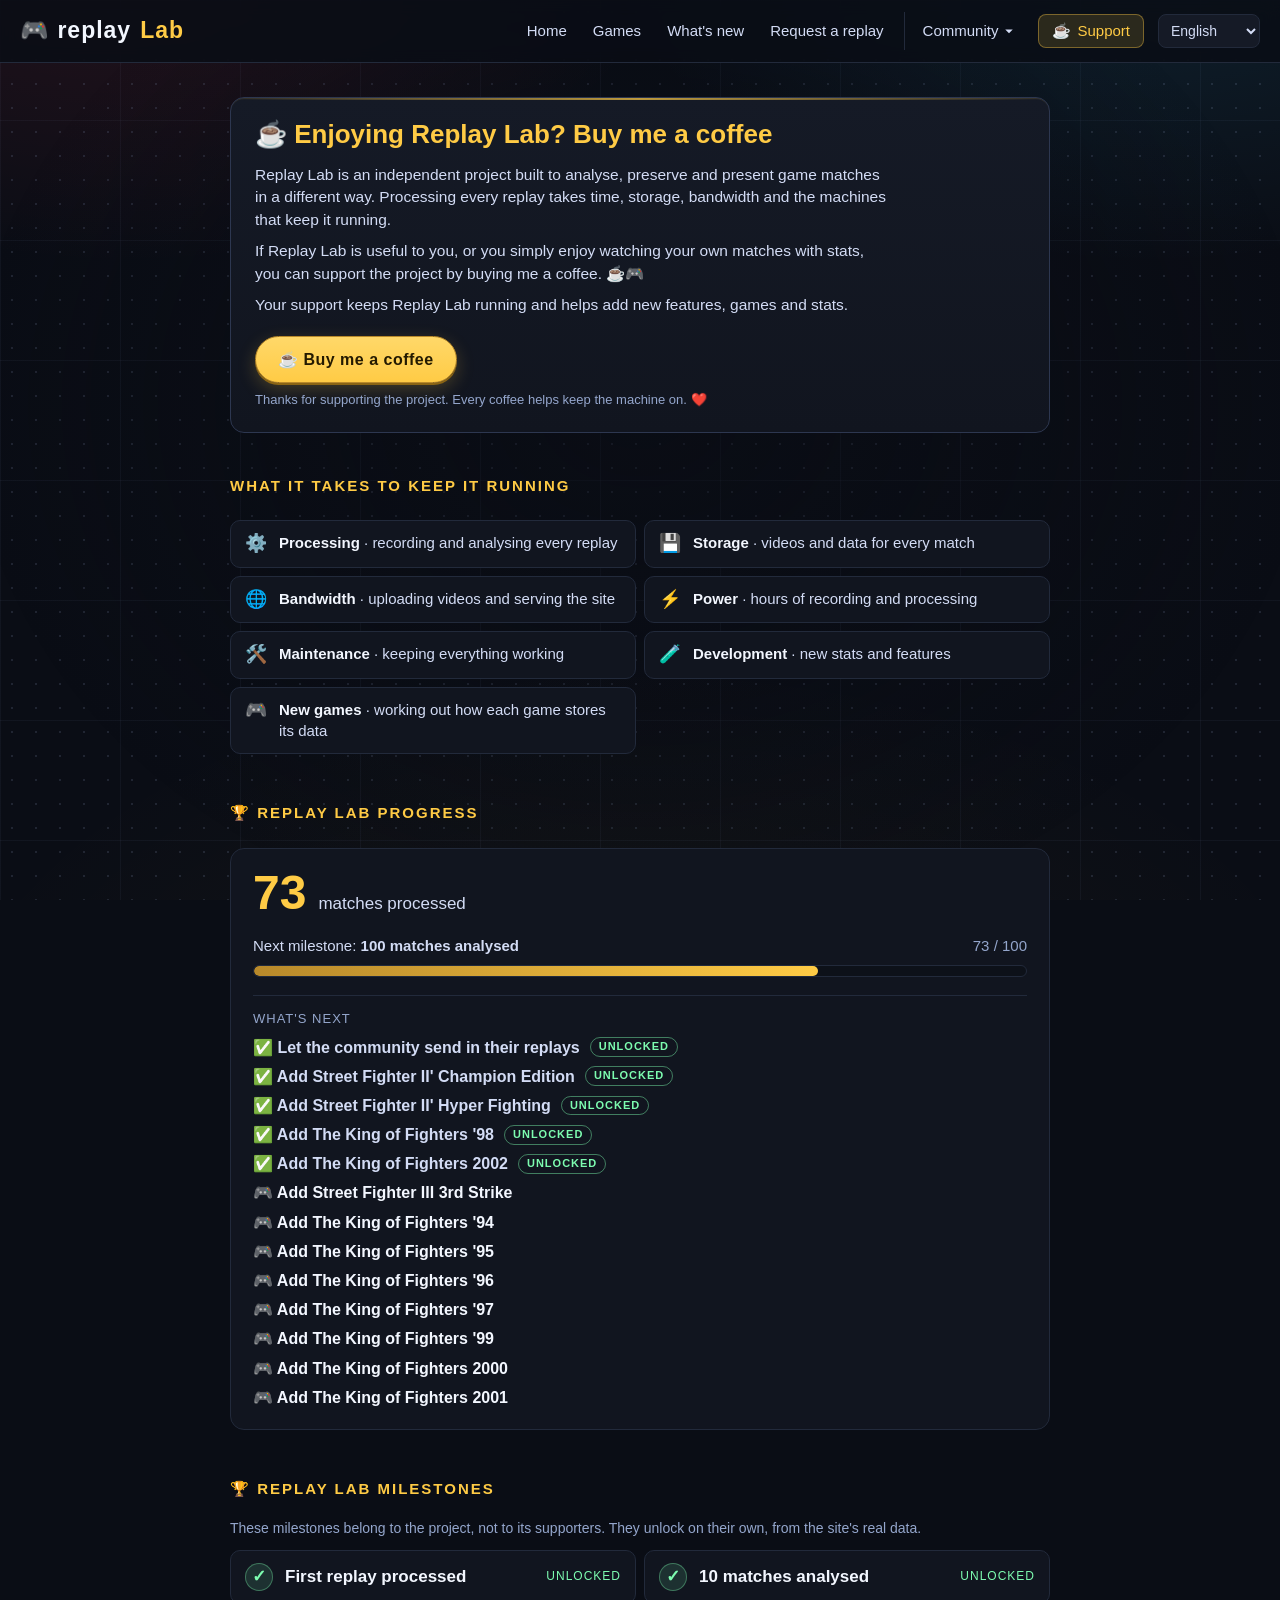
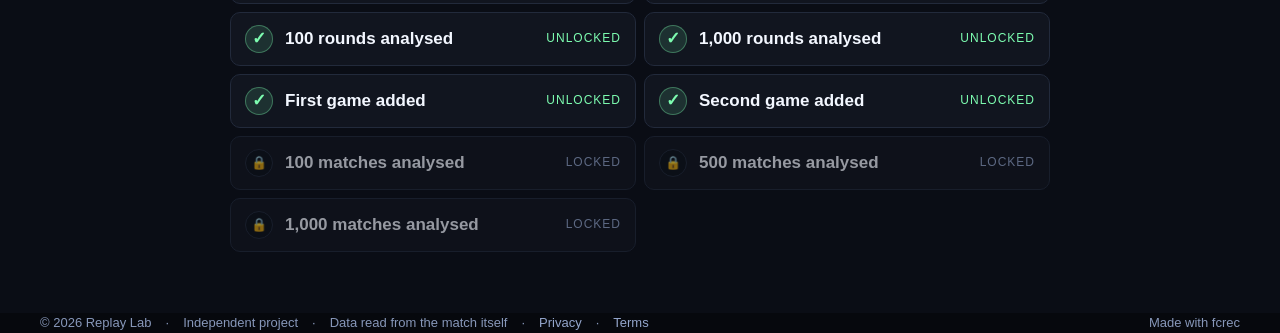
==== apoyo.html @ 976fe3d6 "1791900656164-8923: kyoukai vs Balcork" ====
<!doctype html>
<html lang="es">
<head>
<meta charset="utf-8">
<meta name="viewport" content="width=device-width,initial-scale=1">
<title>Apoya el proyecto · replayLab</title>
<meta name="description" content="Replay Lab es un proyecto independiente. Cómo apoyarlo, y hasta dónde ha llegado.">
<link rel="icon" href="favicon.svg" type="image/svg+xml">
<link rel="icon" href="favicon.ico" sizes="16x16 32x32 48x48">
<link rel="apple-touch-icon" href="apple-touch-icon.png">
<link rel="manifest" href="site.webmanifest">
<meta name="theme-color" content="#0a0d15">
<!-- vista previa al compartir (Open Graph / X): imagen de 1200 × 630 en assets/og.png -->
<meta property="og:type" content="website">
<meta property="og:site_name" content="replayLab">
<meta property="og:title" content="Apoya el proyecto · replayLab">
<meta property="og:description" content="Replay Lab es un proyecto independiente. Cómo apoyarlo, y hasta dónde ha llegado.">
<meta property="og:url" content="https://demoniodeb.github.io/replayLab/apoyo.html">
<meta property="og:image" content="https://demoniodeb.github.io/replayLab/assets/og.png">
<meta property="og:image:width" content="1200">
<meta property="og:image:height" content="630">
<meta property="og:image:alt" content="replayLab: replays de juegos de pelea de Fightcade con estadísticas">
<meta property="og:locale" content="es_ES">
<meta name="twitter:card" content="summary_large_image">
<meta name="twitter:title" content="Apoya el proyecto · replayLab">
<meta name="twitter:description" content="Replay Lab es un proyecto independiente. Cómo apoyarlo, y hasta dónde ha llegado.">
<meta name="twitter:image" content="https://demoniodeb.github.io/replayLab/assets/og.png">
<link rel="stylesheet" href="assets/estilo.css?v=a40e9bcbe0">
</head>
<body>
<header id="cabsitio"></header>

<main class="wrap estrecho">
  <!-- 1 · qué es y el botón. El texto es el que escribió el autor del proyecto. -->
  <section class="apoyo" id="intro"></section>

  <!-- 2 · a qué va el apoyo: cosas concretas, sin cifras de dinero -->
  <section class="bloque">
    <div class="bloque-cab"><h2 id="t-cuesta"></h2></div>
    <ul class="costes" id="costes"></ul>
  </section>

  <!-- 3 · progreso. La barra mide partidas procesadas contra el siguiente hito: un
       objetivo real del proyecto, nunca una meta económica. -->
  <section class="bloque">
    <div class="bloque-cab"><h2 id="t-progreso"></h2></div>
    <div class="progreso" id="progreso"></div>
  </section>

  <!-- 4 · logros del PROYECTO. No hay nombres de donantes ni rankings: se desbloquean
       solos con los datos del sitio. -->
  <section class="bloque">
    <div class="bloque-cab"><h2 id="t-logros"></h2></div>
    <p class="nota-logros" id="logros-sub"></p>
    <ul class="logros" id="logros"></ul>
  </section>
</main>

<footer class="wrap" id="pie"></footer>

<script src="assets/app.js?v=cb4fe05d62"></script>
<script>
"use strict";
let INDICE = { videos: [] };
const HITOS = [1, 10, 100, 500, 1000];
const HITOS_RONDAS = [100, 1000];
const COSTES = [["⚙️", "ap_c1"], ["💾", "ap_c2"], ["🌐", "ap_c3"], ["⚡", "ap_c4"],
                ["🛠️", "ap_c5"], ["🧪", "ap_c6"], ["🎮", "ap_c7"]];
const f = (k, x) => T(k).replace("%s", milesDe(x));

function boton() {
  const d = (SITIO || {}).donacion || {};
  return d.activo && d.url
    ? `<a class="cafe-btn" href="${esc(d.url)}" target="_blank" rel="noopener">☕ ${esc(T("donar"))}</a>` : "";
}

function pinta() {
  document.documentElement.lang = LANG;
  textosCabecera(); pintaPie();
  $("#intro").innerHTML = `<h1>☕ ${esc(T("ap_titulo"))}</h1>
    <p>${esc(T("ap_p1"))}</p><p>${esc(T("ap_p2"))}</p><p>${esc(T("ap_p3"))}</p>
    ${boton()}<p class="gracias">${esc(T("ap_nota"))}</p>`;
  $("#t-cuesta").textContent = T("ap_cuesta");
  $("#costes").innerHTML = COSTES.map(([ic, k]) => {
    const [t, ...d] = T(k).split(":");
    return `<li><span class="ic">${ic}</span><span><b>${esc(t)}</b>${d.length ? " · " + esc(d.join(":").trim()) : ""}</span></li>`;
  }).join("");

  // ---- cifras reales, del índice
  const todas = INDICE.videos || [];
  const n = todas.length;
  const rondas = todas.reduce((a, v) => a + (v.rondas || 0), 0);
  const conPartidas = juegosActivos().filter(j => todas.some(v => juegoDe(v) === j)).length;

  const sig = HITOS.find(h => h > n);
  // la barra dice lo mismo que el texto de al lado: n de sig
  const pct = sig ? Math.min(100, Math.round(n * 100 / sig)) : 100;
  // Lo que viene: la función de enviar replays y todos los juegos en "próximamente"
  const viene = [
    // pedir replays ya funciona (28 sep): sale como conseguido, igual que un juego desbloqueado
    `<li class="hecho"><a href="enviar.html">✅ ${esc(T("ap_enviar"))}</a><span class="pg-est ok">${esc(T("ap_ok"))}</span></li>`,
    // Los que ya se desbloquearon siguen en la lista, tachados de pendientes y con su
    // sello: es lo que el apoyo ya consiguió. Van primero, luego lo que falta.
    ...JUEGOS.filter(j => j.estado === "activo" && j.desbloqueado).map(j =>
      `<li class="hecho"><a href="${hrefJuego(j)}">✅ ${esc(T("ap_incorporar").replace("%s", j.nombre_completo || j.nombre))}</a>
         <span class="pg-est ok">${esc(T("ap_desbloqueado"))}</span></li>`),
    ...JUEGOS.filter(j => j.estado === "proximamente").map(j =>
      `<li>🎮 ${esc(T("ap_incorporar").replace("%s", j.nombre_completo || j.nombre))}</li>`),
  ];
  $("#t-progreso").textContent = "🏆 " + T("ap_progreso");
  $("#progreso").innerHTML = `
    <div class="pg-cifra"><b>${milesDe(n)}</b><span>${esc(pl(n, "ap_procesada", "ap_procesadas"))}</span></div>
    ${sig ? `<div class="pg-hito">
        <div class="pg-linea"><span>${esc(T("ap_siguiente"))}: <b>${esc(f("l_n", sig))}</b></span>
          <span class="pg-n">${milesDe(n)} / ${milesDe(sig)}</span></div>
        <div class="pg-barra" role="progressbar" aria-valuemin="0" aria-valuemax="${sig}" aria-valuenow="${n}">
          <i style="width:${pct}%"></i></div>
      </div>` : ""}
    <div class="pg-obj"><span class="pg-obj-t">${esc(T("ap_viene"))}</span>
      <ul class="pg-viene">${viene.join("")}</ul></div>`;

  // ---- logros: todos calculados, ninguno a mano
  const L = [
    [n >= 1, T("l_primero")],
    ...HITOS.filter(h => h > 1).map(h => [n >= h, f("l_n", h)]),
    ...HITOS_RONDAS.map(h => [rondas >= h, f("l_rondas", h)]),
    [conPartidas >= 1, T("l_juego1")],
    [conPartidas >= 2, T("l_juego2")],
  ];
  // primero lo conseguido, en el orden de la lista
  L.sort((a, b) => (b[0] - a[0]));
  $("#t-logros").textContent = "🏆 " + T("ap_logros");
  $("#logros-sub").textContent = T("ap_logros_sub");
  $("#logros").innerHTML = L.map(([ok, t]) =>
    `<li class="${ok ? "ok" : "no"}"><span class="lg-ic">${ok ? "✓" : "🔒"}</span>
       <span class="lg-t">${esc(t)}</span>
       <span class="lg-e">${esc(T(ok ? "ap_ok" : "ap_no"))}</span></li>`).join("");
}

montaCabecera("apoyo", pinta);
pinta();
Promise.all([cargaBase(), json("datos/indice.json").then(d => { INDICE = d; }).catch(() => {})])
  .then(pinta);
</script>
</body>
</html>
---- assets/estilo.css ----
/* replayLab — hoja única. Mismo idioma visual que el overlay de fcrec:
   fondo oscuro, rojo para el jugador 1 y azul para el 2, tipografía condensada. */
:root{
  --bg:#0a0d15; --panel:#11151f; --panel2:#151a26; --panel3:#1a2031;
  --line:#222a3b; --line2:#2d3750;
  --ink:#f3f7ff; --dim:#94a6cc; --soft:#d3dcf5;
  --p1:#ff3d57; --p2:#37c8ff; --p1l:#ff8d9b; --p2l:#8fdcff; --gold:#ffcb45;
  --ok:#7dfcb0; --mal:#ff7a7a;
  --font:"Bahnschrift","Barlow Condensed","Roboto Condensed","Arial Narrow",
    "Yu Gothic UI","Meiryo","Microsoft YaHei UI","Noto Sans CJK JP","Noto Sans CJK SC",sans-serif;
  --mono:"Consolas","SF Mono",ui-monospace,monospace;
}
*{box-sizing:border-box;margin:0;padding:0}
html{scroll-behavior:smooth}
/* El fondo va en una capa FIJA detrás de todo. Antes estaba pintado en el body y, en
   las páginas con poco contenido, se acababa donde acababa el body: debajo quedaba una
   franja de otro color. Ahora el body ocupa como mínimo la pantalla entera (el pie baja
   solo) y la textura no se corta nunca.
   La textura: los dos brillos de siempre (rojo del jugador 1, azul del 2), una rejilla
   de puntos y unas líneas de retícula muy suaves, como la pantalla de un HUD. */
html{background:var(--bg)}
body{color:var(--ink);font-family:var(--font);font-size:17px;line-height:1.45;
  min-height:100vh;display:grid;grid-template-rows:auto 1fr auto;
  /* minmax(0,1fr): sin esto la columna crece hasta lo más ancho que haya dentro (una
     fila de pestañas, una tabla) y la página se sale de lado en el móvil */
  grid-template-columns:minmax(0,1fr)}
/* los puntos van en una variable: cuando arranca la rejilla viva (canvas, app.js) se
   apagan aquí y los dibuja ella, en las mismas posiciones */
:root{--puntos:radial-gradient(circle at center,rgba(148,166,204,.16) 1px,transparent 1.6px)}
html.rejilla-viva{--puntos:none}
#rejilla{position:fixed;inset:0;width:100%;height:100%;z-index:-1;pointer-events:none}
body::before{content:"";position:fixed;inset:0;z-index:-1;pointer-events:none;
  background:
    radial-gradient(900px 600px at 10% -12%,rgba(255,61,87,.13),transparent 62%),
    radial-gradient(900px 600px at 90% -12%,rgba(55,200,255,.13),transparent 62%),
    radial-gradient(1200px 700px at 50% 120%,rgba(255,203,69,.05),transparent 60%),
    var(--puntos) 0 0/24px 24px,
    linear-gradient(rgba(148,166,204,.06) 1px,transparent 1px) 0 0/120px 120px,
    linear-gradient(90deg,rgba(148,166,204,.06) 1px,transparent 1px) 0 0/120px 120px,
    var(--bg)}
/* un velo que apaga la textura detrás del contenido central: se ve en los márgenes y
   no estorba la lectura */
body::after{content:"";position:fixed;inset:0;z-index:-1;pointer-events:none;
  background:radial-gradient(ellipse 70% 80% at 50% 45%,rgba(10,13,21,.55),transparent 75%)}
a{color:inherit;text-decoration:none}
img{display:block}
.wrap{max-width:1240px;width:100%;margin:0 auto;padding:0 20px}
.sp{flex:1}

/* ---------------------------------------------------------- cabecera */
header{border-bottom:1px solid var(--line);background:rgba(10,13,21,.86);
  backdrop-filter:blur(8px);position:sticky;top:0;z-index:20}
.hrow{display:flex;align-items:center;gap:14px;min-height:62px;flex-wrap:wrap;padding:8px 0}
.logo{display:flex;align-items:center;gap:9px;font-size:23px;font-weight:700;letter-spacing:1px;flex:none}
.logo b{color:var(--gold)}
input,select,button{font-family:inherit;color:var(--ink)}
#buscar{background:var(--panel2);border:1px solid var(--line);border-radius:8px;
  font-size:15px;padding:8px 12px;width:250px;max-width:46vw}
#buscar:focus{outline:none;border-color:var(--line2)}
#buscar::placeholder{color:var(--dim)}
select{background:var(--panel2);border:1px solid var(--line);border-radius:8px;color:var(--soft);
  font-size:14px;padding:8px 10px;cursor:pointer}
select:focus{outline:none;border-color:var(--line2)}

/* conmutador de vista, como los botones de vista del explorador */
.vistas{display:flex;gap:2px;background:var(--panel2);border:1px solid var(--line);
  border-radius:8px;padding:2px;flex:none}
.vistas button{background:none;border:0;border-radius:6px;padding:6px 9px;cursor:pointer;
  color:var(--dim);display:grid;place-items:center;line-height:0}
.vistas button:hover{color:var(--ink);background:rgba(255,255,255,.05)}
.vistas button[aria-pressed="true"]{background:var(--panel3);color:var(--gold)}
.vistas svg{width:17px;height:17px;fill:currentColor}

/* ---------------------------------------------------------- portada */
.intro{padding:24px 0 14px;display:flex;align-items:flex-end;gap:16px;flex-wrap:wrap}
.intro h1{font-size:34px;font-weight:700;letter-spacing:.5px;line-height:1}
.intro p{color:var(--dim);font-size:16px}
.cuenta{color:var(--dim);font-size:14px;letter-spacing:1px;text-transform:uppercase;
  padding-bottom:3px;margin-left:auto}
.vacio{padding:60px 0;text-align:center;color:var(--dim)}

/* piezas compartidas ------------------------------------------------- */
.bandera{width:24px;height:17px;border-radius:3px;flex:none;object-fit:cover;
  box-shadow:0 0 0 1px rgba(0,0,0,.6)}
.bandera.g{width:34px;height:24px;border-radius:4px}
.rango{display:inline-grid;place-items:center;width:20px;height:20px;border-radius:5px;flex:none;
  font:700 12px/1 var(--font);color:#0e1424;background:linear-gradient(180deg,#ffe58a,var(--gold))}
.rango.vacio{background:#2a3247;color:var(--dim)}
.retrato{border-radius:8px;background:#0c1220;border:1px solid var(--line);object-fit:cover;flex:none}
.duo{display:flex;align-items:center;gap:10px;min-width:0}
.duo .n{min-width:0;overflow:hidden;text-overflow:ellipsis;white-space:nowrap;font-weight:700}
.n1{color:var(--p1l)}.n2{color:var(--p2l)}
.marcador{font:700 1em/1 var(--mono);letter-spacing:1px;flex:none;color:var(--ink)}
.marcador .g{color:var(--gold)}

/* rejillas por vista -------------------------------------------------- */
.lista{padding-bottom:40px}
.tarj{background:var(--panel);border:1px solid var(--line);border-radius:12px;overflow:hidden;
  display:flex;transition:transform .14s,border-color .14s;position:relative}
.tarj:hover{transform:translateY(-2px);border-color:var(--line2)}
.tarj .dur{position:absolute;right:8px;top:8px;background:rgba(6,9,15,.86);border-radius:5px;
  padding:2px 7px;font:600 12px/1.5 var(--mono);color:var(--soft)}
.tarj .sinvid{position:absolute;left:8px;top:8px;background:rgba(6,9,15,.86);border-radius:5px;
  padding:2px 7px;font-size:11px;letter-spacing:1px;text-transform:uppercase;color:var(--dim)}

/* 1 · iconos grandes */
.v-iconos{display:grid;grid-template-columns:repeat(auto-fill,minmax(244px,1fr));gap:16px}
.v-iconos .tarj{flex-direction:column;align-items:center;padding:20px 14px 14px;gap:7px;text-align:center}
.v-iconos .caras{display:flex;align-items:center;gap:10px}
.v-iconos .retrato{width:78px;height:78px}
.v-iconos .vs{color:var(--dim);font-size:13px;letter-spacing:2px}
.v-iconos .nombres{display:flex;align-items:center;justify-content:center;gap:7px;
  font-size:16px;max-width:100%;width:100%}
.v-iconos .nombres .n{overflow:hidden;text-overflow:ellipsis;white-space:nowrap}
.v-iconos .marcador{margin-bottom:2px}
.v-iconos .meta:first-of-type{margin-top:4px}
.v-iconos .marcador{font-size:26px}
.v-iconos .meta{color:var(--dim);font-size:12.5px;letter-spacing:1px;text-transform:uppercase}

/* 2 · miniaturas */
.v-miniaturas{display:grid;grid-template-columns:repeat(auto-fill,minmax(300px,1fr));gap:16px}
.v-miniaturas .tarj{flex-direction:column}
.v-miniaturas .mini{aspect-ratio:16/9;background:#0c1018;width:100%;position:relative;overflow:hidden}
.v-miniaturas .mini img{width:100%;height:100%;object-fit:cover}
.v-miniaturas .mini.sin{display:grid;place-items:center;
  background:linear-gradient(135deg,rgba(255,61,87,.14),transparent 46%),
             linear-gradient(225deg,rgba(55,200,255,.14),transparent 46%),#0c1018}
.v-miniaturas .mini.sin .caras{display:flex;align-items:center;gap:14px}
.v-miniaturas .mini.sin .retrato{width:72px;height:72px}
.v-miniaturas .cuerpo{padding:11px 13px 13px;display:flex;flex-direction:column;gap:7px;flex:1;width:100%}
.v-miniaturas .fila{display:flex;align-items:center;gap:9px;font-size:18px}
.v-miniaturas .pie{display:flex;gap:10px;align-items:center;font-size:12.5px;color:var(--dim);
  letter-spacing:1px;text-transform:uppercase;margin-top:auto;padding-top:7px;border-top:1px solid var(--line)}

/* 3 · mosaico */
.v-mosaico{display:grid;grid-template-columns:repeat(auto-fill,minmax(400px,1fr));gap:12px}
.v-mosaico .tarj{align-items:center;gap:13px;padding:11px 14px}
.v-mosaico .caras{display:flex;gap:6px;flex:none}
.v-mosaico .retrato{width:56px;height:56px}
.v-mosaico .cuerpo{min-width:0;flex:1;display:flex;flex-direction:column;gap:4px}
.v-mosaico .fila{display:flex;align-items:center;gap:8px;font-size:17px}
.v-mosaico .meta{color:var(--dim);font-size:13px}

/* 4 · lista */
.v-lista{display:flex;flex-direction:column;gap:5px}
.v-lista .tarj{align-items:center;gap:11px;padding:7px 12px;border-radius:8px}
.v-lista .retrato{width:30px;height:30px;border-radius:6px}
.v-lista .caras{display:flex;gap:4px;flex:none}
.v-lista .duo{flex:1}
.v-lista .meta{color:var(--dim);font-size:13px;letter-spacing:1px;flex:none;
  text-transform:uppercase;white-space:nowrap}
.v-lista .dur,.v-lista .sinvid{position:static;background:none;padding:0}

/* 5 · detalles */
.v-detalles{display:block;width:100%;border-collapse:collapse;
  background:var(--panel);border:1px solid var(--line);border-radius:10px;overflow:hidden}
.v-detalles table{width:100%;border-collapse:collapse}
.v-detalles th{text-align:left;font-size:12px;letter-spacing:1.5px;text-transform:uppercase;
  color:var(--dim);padding:10px 12px;border-bottom:1px solid var(--line2);background:var(--panel2);
  cursor:pointer;white-space:nowrap;user-select:none}
.v-detalles th:hover{color:var(--ink)}
.v-detalles th .ord{color:var(--gold);font-size:11px}
.v-detalles td{padding:8px 12px;border-top:1px solid var(--line);font-size:16px;vertical-align:middle}
.v-detalles tr:hover td{background:rgba(255,255,255,.028)}
.v-detalles td.num{font-family:var(--mono);font-size:14px;color:var(--soft);white-space:nowrap}
.v-detalles .retrato{width:26px;height:26px;border-radius:5px}
.v-detalles .caras{display:flex;gap:3px}

/* ---------------------------------------------------------- ficha */
.volver{display:inline-flex;align-items:center;gap:7px;color:var(--dim);font-size:15px;padding:16px 0 0}
.volver:hover{color:var(--ink)}
.cab{display:flex;align-items:stretch;gap:14px;padding:14px 0 18px;flex-wrap:wrap}
.jug{flex:1 1 280px;display:flex;align-items:center;gap:13px;background:var(--panel);
  border:1px solid var(--line);border-radius:12px;padding:12px 15px;min-width:0}
.jug.p2{flex-direction:row-reverse;text-align:right}
.jug.p1{border-left:4px solid var(--p1)}
.jug.p2{border-right:4px solid var(--p2)}
.jug .retrato{width:74px;height:74px}
.jug .datos{min-width:0;flex:1}
.jug .nom{font-size:27px;font-weight:700;line-height:1.1;overflow:hidden;
  text-overflow:ellipsis;white-space:nowrap}
.jug.p1 .nom{color:var(--p1l)}.jug.p2 .nom{color:var(--p2l)}
.jug .sub{display:flex;align-items:center;gap:8px;color:var(--dim);font-size:14px;
  letter-spacing:1.5px;text-transform:uppercase;margin-top:3px}
.jug.p2 .sub{flex-direction:row-reverse}
.marc{flex:none;align-self:center;display:flex;align-items:center;gap:12px;
  font:700 40px/1 var(--mono);background:var(--panel);border:1px solid var(--line);
  border-radius:10px;padding:14px 20px}
.marc .g{color:var(--gold)}
.reproductor{position:relative;aspect-ratio:16/9;background:#05070c;border:1px solid var(--line);
  border-radius:12px;overflow:hidden}
.reproductor iframe{width:100%;height:100%;border:0}
.avisovid{background:var(--panel);border:1px solid var(--line);border-radius:10px;
  padding:14px 18px;display:flex;gap:12px;align-items:baseline;flex-wrap:wrap}
.avisovid b{color:var(--soft);font-size:18px}
.avisovid span{color:var(--dim);font-size:15px}

h2{font-size:14px;letter-spacing:3px;text-transform:uppercase;color:var(--gold);
  padding:24px 0 10px;font-weight:700;display:flex;align-items:center;gap:12px}
h2 .sub{color:var(--dim);letter-spacing:1px;font-weight:400;font-size:13px;text-transform:none}

/* filtros en fichas (chips) */
.chips{display:flex;flex-wrap:wrap;gap:6px;padding-bottom:10px}
.chip{background:var(--panel2);border:1px solid var(--line);border-radius:999px;
  font-size:13.5px;padding:5px 12px;cursor:pointer;color:var(--dim);display:flex;
  align-items:center;gap:7px;letter-spacing:.5px}
.chip:hover{border-color:var(--line2);color:var(--ink)}
.chip[aria-pressed="true"]{color:var(--ink);background:var(--panel3);border-color:var(--line2)}
.chip i{width:9px;height:9px;border-radius:2px;background:var(--c,#fff);display:inline-block;flex:none}
.chip[aria-pressed="false"] i{opacity:.28}
.chip .n{font-family:var(--mono);font-size:12px;color:var(--dim)}

/* resumen de rondas */
/* Daño de la ronda: una barra que sale del centro hacia cada lado. Lo de antes eran
   dos barras apiladas y se leían como una sola raya. */
.sello{font-size:11px;letter-spacing:1px;text-transform:uppercase;padding:2px 7px;border-radius:5px;
  border:1px solid var(--c,var(--line));color:var(--c,var(--dim));white-space:nowrap}


/* ---------------------------------------------------------- diario de cambios */
.diario{display:flex;flex-direction:column;gap:18px;padding-bottom:30px}
.dia{background:var(--panel);border:1px solid var(--line);border-radius:11px;overflow:hidden}
.dia h3{display:flex;align-items:center;gap:12px;padding:11px 15px;background:var(--panel2);
  border-bottom:1px solid var(--line);font-size:16px;font-weight:700;letter-spacing:.5px}
.dia h3 .fecha{display:inline-block}.dia h3 .fecha::first-letter{text-transform:uppercase}
.dia h3 .cuantos{margin-left:auto;font:600 13px/1 var(--mono);color:var(--dim)}
.cfila{display:flex;gap:12px;align-items:baseline;padding:9px 15px;border-top:1px solid var(--line)}
.cfila:first-of-type{border-top:0}
.cfila .sello{flex:none;min-width:86px;text-align:center}
.cfila .ct{font-size:16px;color:var(--soft)}
footer .cafe{color:var(--gold)}
footer .cafe:hover{color:#ffe58a}
/* ------------------------------------------------- navegación entre secciones */
.secnav{display:flex;gap:6px;overflow-x:auto;padding:14px 0 4px;position:sticky;top:62px;
  background:linear-gradient(180deg,var(--bg) 70%,transparent);z-index:9;scrollbar-width:none}
.secnav::-webkit-scrollbar{display:none}
.secnav a{flex:none;background:var(--panel2);border:1px solid var(--line);border-radius:999px;
  padding:6px 14px;font-size:14px;letter-spacing:.5px;color:var(--dim);white-space:nowrap}
.secnav a:hover{color:var(--ink);border-color:var(--line2)}
section{scroll-margin-top:118px}

/* duración de cada ronda */
.durs{margin-top:14px;background:var(--panel);border:1px solid var(--line);border-radius:11px;
  padding:12px 14px;display:flex;flex-direction:column;gap:5px}
.durs .dtit{font-size:13px;letter-spacing:1.5px;text-transform:uppercase;color:var(--dim);
  padding-bottom:5px}
.dfila{display:grid;grid-template-columns:150px 1fr 60px;gap:12px;align-items:center;
  background:none;border:0;padding:3px 0;cursor:pointer;font-family:inherit;text-align:left}
.dfila:hover .et{color:var(--ink)}
.dfila .et{font-size:13.5px;color:var(--dim);letter-spacing:.5px;white-space:nowrap;
  overflow:hidden;text-overflow:ellipsis}
.dfila .t{height:13px;border-radius:7px;background:#0d1119;border:1px solid var(--line);overflow:hidden}
.dfila .t i{display:block;height:100%}
.dfila .t i.g1{background:linear-gradient(90deg,#7a1020,var(--p1))}
.dfila .t i.g2{background:linear-gradient(90deg,#06496b,var(--p2))}
.dfila .t i.g0{background:linear-gradient(90deg,#7a6210,var(--gold))}
.dfila .v{font:600 13px/1 var(--mono);color:var(--soft);text-align:right}
/* ------------------------------------------------- invítame un café
   Estaba sólo en el pie y no lo veía nadie. Aquí es una sección de verdad, pero con
   freno: viene DESPUÉS de las estadísticas, no interrumpe la lectura, y el dorado es
   el único color caliente de la página, así que llama sin gritar. */
.apoyo{margin:34px 0 0;padding:22px 24px;border:1px solid var(--line2);border-radius:14px;
  background:linear-gradient(180deg,var(--panel2),var(--panel));
  box-shadow:inset 0 1px 0 rgba(255,203,69,.10);position:relative;overflow:hidden}
.apoyo::before{content:"";position:absolute;inset:0 0 auto;height:2px;
  background:linear-gradient(90deg,transparent,var(--gold),transparent);opacity:.7}
.apoyo h2{font-size:20px;letter-spacing:1.5px;text-transform:uppercase;color:var(--gold);
  margin-bottom:12px}
.apoyo p{color:var(--soft);font-size:15.5px;max-width:74ch;margin-bottom:9px}
.apoyo .cafe-btn{display:inline-block;margin:10px 0 8px;padding:11px 22px;border-radius:999px;
  font-weight:700;font-size:16px;letter-spacing:.5px;color:#241a00;text-decoration:none;
  background:linear-gradient(180deg,#ffd869,var(--gold));border:1px solid #b8892a;
  box-shadow:0 2px 0 #8a6414,0 6px 18px rgba(255,203,69,.22);transition:transform .08s,box-shadow .12s}
.apoyo .cafe-btn:hover{transform:translateY(-1px);box-shadow:0 3px 0 #8a6414,0 9px 22px rgba(255,203,69,.32)}
.apoyo .cafe-btn:active{transform:translateY(1px);box-shadow:0 1px 0 #8a6414}
.apoyo .gracias{color:var(--dim);font-size:13px;margin:0}

/* El pie se confundía con el fondo. Ahora es una franja sólida de lado a lado, con su
   línea arriba. El truco box-shadow + clip-path la alarga hasta los bordes de la
   pantalla sin crear scroll horizontal (un width:100vw sí lo crearía). */
footer{color:var(--dim);font-size:13px;padding:20px 0 24px;margin-top:48px;
  display:flex;gap:14px;flex-wrap:wrap;align-items:center;position:relative;
  background:#06080d;
  /* la franja empieza EXACTAMENTE en el pie (antes subía 60 px y tapaba lo de encima);
     sólo asoma 1 px por arriba: la línea que la separa del fondo */
  box-shadow:0 0 0 100vmax #06080d,0 -1px 0 100vmax #34405c;
  clip-path:inset(-1px -100vmax -100vmax -100vmax)}
footer span{color:#8797b9}
/* footer.wrap y no footer: la regla .wrap (margin:0 auto) es más específica y se comía
   el margen, así que el pie quedaba pegado a lo último de la página */
footer.wrap{margin-top:56px}
footer a:hover{color:var(--ink)}

/* ================================================================ FICHA DE LA PARTIDA
   Resultado → Resumen → Peleas → Análisis → Detalle técnico.
   Criterio: no todo es una barra. La única barra de las estadísticas es la vida con la
   que acaba cada ronda. Lo demás: números grandes, comparación directa, secuencias. */
.cab .centro{flex:none;align-self:center;display:flex;flex-direction:column;align-items:center;gap:8px}
.gana-set{font-size:13px;letter-spacing:2px;text-transform:uppercase;font-weight:700;color:var(--dim)}
.res-datos{display:flex;gap:6px;flex-wrap:wrap;justify-content:center}
.res-datos span{font-size:12px;letter-spacing:1px;color:var(--dim);background:var(--panel2);
  border:1px solid var(--line);border-radius:999px;padding:2px 9px;font-variant-numeric:tabular-nums}
.fsec h2{padding-top:30px}
.sub-t{font-size:12px;letter-spacing:2.5px;text-transform:uppercase;color:var(--dim);margin:20px 0 10px;font-weight:700}
/* rojo el 1, azul el 2: sólo dentro de la ficha, que .a/.b son nombres muy genéricos */
#resto .a{color:var(--p1l)}#resto .b{color:var(--p2l)}

/* ---- resumen: cuatro cifras grandes */
.kpis{display:grid;grid-template-columns:repeat(4,minmax(0,1fr));gap:12px}
.kpi{background:linear-gradient(180deg,var(--panel2),var(--panel));border:1px solid var(--line);
  border-radius:14px;padding:14px 16px 12px;display:flex;flex-direction:column;gap:6px;min-width:0}
.kpi-t{font-size:12px;letter-spacing:2px;text-transform:uppercase;color:var(--dim);font-weight:700}
.kpi-v{display:flex;justify-content:space-between;align-items:baseline;gap:10px}
.kpi-v b{font-size:34px;line-height:1;font-weight:700;font-variant-numeric:tabular-nums;opacity:.55}
.kpi-v b.lid{opacity:1}
.kpi-v b.a{color:var(--p1l)}.kpi-v b.b{color:var(--p2l)}
.kpi-v b.lid.a{text-shadow:0 0 18px rgba(255,61,87,.35)}
.kpi-v b.lid.b{text-shadow:0 0 18px rgba(55,200,255,.35)}
.kpi-dif{align-self:flex-start;font-size:12px;font-weight:700;letter-spacing:.5px;color:var(--c);
  background:color-mix(in srgb,var(--c) 12%,transparent);border:1px solid color-mix(in srgb,var(--c) 38%,transparent);
  border-radius:999px;padding:2px 9px;max-width:100%;overflow:hidden;text-overflow:ellipsis;white-space:nowrap}
.kpi-dif.igual{color:var(--dim);background:none;border-color:var(--line)}
.kpi-x{font-size:12px;color:var(--dim);font-variant-numeric:tabular-nums}

/* ---- momentos destacados: cada uno con su forma */
.dests{display:grid;grid-template-columns:repeat(auto-fill,minmax(210px,1fr));gap:10px}
.dest{--c:var(--gold);background:var(--panel);border:1px solid var(--line);border-left:3px solid var(--c);
  border-radius:12px;padding:12px 14px;display:grid;grid-template-columns:auto 1fr;column-gap:10px;align-items:center}
.dest-ic{font-size:24px;grid-row:span 3}
.dest-t{font-size:11.5px;letter-spacing:1.5px;text-transform:uppercase;color:var(--dim)}
.dest-v{font-size:22px;line-height:1.2;font-weight:700}
.dest-s{font-size:13px;color:var(--soft)}

/* ---- racha como secuencia: ● ganada ○ perdida × nadie */
.seq{display:inline-flex;flex-wrap:wrap;gap:3px;align-items:center;vertical-align:middle;max-width:200px}
.seq i{width:9px;height:9px;border-radius:50%;display:block;flex:none}
.seq i.g{background:var(--c);opacity:.7}
.seq i.p{border:1.5px solid #3a4460}
.seq i.x{background:#3a4460;border-radius:2px;width:7px;height:7px}
.seq i.racha{opacity:1;box-shadow:0 0 0 2px var(--bg),0 0 0 3.5px var(--gold)}
.seq-n{margin-left:8px;font-variant-numeric:tabular-nums}
.dest .seq{margin:4px 0 2px}

/* ---- peleas: cada ronda con la vida con la que acabó cada uno (la única barra) */
.leyenda{font-size:13px;color:var(--dim);margin:-2px 0 12px}
.peleas{display:flex;flex-direction:column;gap:14px}
.pelea{background:var(--panel);border:1px solid var(--line);border-radius:12px;overflow:hidden}
.p-cab{display:flex;align-items:center;gap:12px;flex-wrap:wrap;padding:10px 14px;background:var(--panel2);
  border-bottom:1px solid var(--line);cursor:pointer}
.p-cab:hover{background:var(--panel3)}
.p-n{font-size:16px;font-weight:700;letter-spacing:1px}
.p-pj{color:var(--dim);font-size:14px}
.p-gana{font-size:13px;letter-spacing:1px;text-transform:uppercase;font-weight:700}
.p-res{margin-left:auto;font:700 18px/1 var(--mono)}
.rondas-g{display:grid;grid-template-columns:repeat(auto-fit,minmax(250px,1fr))}
.ronda{all:unset;box-sizing:border-box;display:flex;flex-direction:column;gap:7px;padding:12px 14px;
  border-right:1px solid var(--line);border-top:1px solid var(--line);margin-top:-1px;cursor:pointer}
.ronda:hover{background:rgba(255,255,255,.03)}
.ronda:focus-visible{outline:2px solid var(--gold);outline-offset:-2px}
.ronda.abierta{background:repeating-linear-gradient(135deg,transparent,transparent 8px,rgba(124,138,168,.05) 8px,rgba(124,138,168,.05) 16px)}
.r-cab{display:flex;align-items:baseline;gap:10px;min-width:0}
.rn{font-size:12px;letter-spacing:1.5px;text-transform:uppercase;color:var(--dim);flex:none}
.r-res{font-size:14px;min-width:0;overflow:hidden;text-overflow:ellipsis;white-space:nowrap}
.r-como{color:var(--dim);font-size:13px}
.rv{display:grid;grid-template-columns:minmax(0,78px) 1fr 40px;gap:8px;align-items:center;opacity:.72}
.rv.gano{opacity:1}
.rv-n{font-size:12.5px;color:var(--soft);overflow:hidden;text-overflow:ellipsis;white-space:nowrap}
.rv-b{height:10px;border-radius:5px;background:#0d1119;border:1px solid var(--line);overflow:hidden}
.rv-b i{display:block;height:100%;border-radius:5px}
.rv.p1 .rv-b i{background:linear-gradient(90deg,#7a1020,var(--p1))}
.rv.p2 .rv-b i{background:linear-gradient(90deg,#06496b,var(--p2))}
.rv-p{font:700 13px/1 var(--mono);text-align:right;font-variant-numeric:tabular-nums}
.rv.p1 .rv-p{color:var(--p1l)}.rv.p2 .rv-p{color:var(--p2l)}
.r-pie{display:flex;align-items:center;gap:6px;flex-wrap:wrap}
.r-dano{font-size:12px;color:var(--dim);margin-right:auto;font-variant-numeric:tabular-nums}

/* ---- análisis: tarjetas por tema, comparación directa sin barras */
.acard{background:var(--panel);border:1px solid var(--line);border-radius:12px;padding:12px 16px 10px}
.acard h3{font-size:14px;letter-spacing:2px;text-transform:uppercase;color:var(--gold);font-weight:700;margin-bottom:6px}
details.acard>summary{list-style:none;cursor:pointer;display:flex;align-items:center}
details.acard>summary::-webkit-details-marker{display:none}
details.acard>summary h3{margin:0;flex:1;color:var(--soft)}
details.acard>summary::after{content:"＋";color:var(--dim);font-size:16px}
details.acard[open]>summary::after{content:"－"}
details.acard[open]>summary{margin-bottom:6px}
.cmp-nom{display:flex;justify-content:space-between;font-size:12px;letter-spacing:1px;font-weight:700;
  padding:4px 0 6px;border-bottom:1px solid var(--line)}
.cmp{display:flex;flex-direction:column}
.cmp-f{display:grid;grid-template-columns:minmax(0,1fr) auto minmax(0,1fr);gap:12px;align-items:center;
  padding:7px 0;border-bottom:1px solid rgba(34,42,59,.6)}
.cmp-f:last-child{border-bottom:0}
.cmp-f .k{text-align:center;color:var(--dim);font-size:12.5px;letter-spacing:1px;text-transform:uppercase;max-width:280px}
.cmp-f .v{font-size:17px;font-weight:600;font-variant-numeric:tabular-nums;opacity:.6;min-width:0}
.cmp-f .v.a{color:var(--p1l);text-align:left}
.cmp-f .v.b{color:var(--p2l);text-align:right}
.cmp-f .v.lid{opacity:1;font-weight:800}
.cmp-f .v.lid.a::after{content:" ◂";font-size:11px;color:var(--p1)}
.cmp-f .v.lid.b::before{content:"▸ ";font-size:11px;color:var(--p2)}
.cmp-f .nota{display:block;font-size:11.5px;letter-spacing:0;text-transform:none;color:#6d7a99;margin-top:2px}
.cmp-f .v .seq{max-width:150px;gap:4px}
.cmp-f .v .seq i.racha{box-shadow:none;opacity:1}
.cmp-f .v.b .seq{justify-content:flex-end}
.nota-sec{font-size:13px;color:var(--dim);margin:4px 0 8px}
.acard .durs{margin-top:10px;background:none;border:0;padding:4px 0 0}

@media (max-width:900px){
  .kpis{grid-template-columns:repeat(2,minmax(0,1fr))}
}
@media (max-width:760px){
  .cab .centro{order:-1;width:100%}
  .kpi-v b{font-size:28px}
  .rondas-g{grid-template-columns:1fr}
  .ronda{border-right:0}
  .cmp-f .k{max-width:130px;font-size:11.5px}
  .cmp-f .v{font-size:15px}
  .dests{grid-template-columns:1fr}
  .dfila{grid-template-columns:118px 1fr 52px}
}
/* en un teléfono estrecho las dos cifras de 4 dígitos de una tarjeta se juntaban */
@media (max-width:480px){
  .kpis{gap:8px}
  .kpi{padding:11px 12px 10px}
  .kpi-v{gap:8px}
  .kpi-v b{font-size:23px}
  .kpi-t{font-size:11px;letter-spacing:1.5px}
}

/* ================================================================ PELEAS (una a la vez)
   Tira del set entero → lista de peleas → detalle de la elegida. */
.tset{margin-bottom:14px}
.ts-bar{display:flex;height:30px;border-radius:8px;overflow:hidden;background:#0d1119;
  border:1px solid var(--line)}
.ts-seg{all:unset;box-sizing:border-box;flex-basis:0;min-width:0;cursor:pointer;display:grid;place-items:center;
  font:700 11px/1 var(--mono);color:rgba(255,255,255,.72);box-shadow:inset -1px 0 0 rgba(10,13,21,.9);
  transition:filter .12s}
.ts-seg:last-child{box-shadow:none}
.ts-seg.g1{background:linear-gradient(180deg,rgba(255,61,87,.62),rgba(255,61,87,.32))}
.ts-seg.g2{background:linear-gradient(180deg,rgba(55,200,255,.58),rgba(55,200,255,.28))}
.ts-seg.g0{background:linear-gradient(180deg,rgba(255,203,69,.5),rgba(255,203,69,.24))}
.ts-seg:hover{filter:brightness(1.35)}
.ts-seg[aria-pressed="true"]{box-shadow:inset 0 0 0 2px var(--ink);filter:brightness(1.25);color:#fff}
.ts-seg:focus-visible{outline:2px solid var(--gold);outline-offset:-2px}
.ts-eje{display:flex;justify-content:space-between;font-size:11.5px;letter-spacing:1px;color:var(--dim);
  text-transform:uppercase;margin-top:5px}

/* baldosas: pocas → en una rejilla; muchas (FT100) → caja con scroll */
.plist{position:relative;display:grid;grid-template-columns:repeat(auto-fill,minmax(68px,1fr));gap:6px}
.plist.muchas{max-height:252px;overflow-y:auto;padding:2px 6px 2px 2px;scrollbar-width:thin;
  scrollbar-color:var(--line2) transparent}
.pt{all:unset;box-sizing:border-box;cursor:pointer;display:flex;flex-direction:column;align-items:center;gap:1px;
  padding:6px 4px 5px;border-radius:9px;background:var(--panel);border:1px solid var(--line);
  border-top:3px solid var(--c,var(--line2));transition:transform .1s,border-color .12s,background .12s}
.pt.g1{--c:var(--p1)}.pt.g2{--c:var(--p2)}.pt.g0{--c:var(--gold)}
.pt:hover{transform:translateY(-1px);background:var(--panel2)}
.pt[aria-pressed="true"]{background:var(--panel3);border-color:var(--c);
  box-shadow:0 0 0 1px var(--c),0 6px 18px color-mix(in srgb,var(--c) 22%,transparent)}
.pt:focus-visible{outline:2px solid var(--gold);outline-offset:2px}
.pt-n{font-size:11px;letter-spacing:1px;color:var(--dim)}
.pt-r{font:700 18px/1.1 var(--mono);display:flex;gap:2px;align-items:baseline}
.pt-r .a{color:var(--p1l)}.pt-r .b{color:var(--p2l)}
.pt-r i{font-style:normal;color:var(--dim);font-size:13px}
.pt-s{font:600 10.5px/1 var(--mono);color:#6d7a99}
.pley{font-size:12.5px;color:var(--dim);margin:8px 0 14px}

/* el detalle de la pelea elegida */
.pdet{background:var(--panel);border:1px solid var(--line2);border-radius:14px;overflow:hidden;
  animation:aparece .18s ease-out}
@keyframes aparece{from{opacity:0;transform:translateY(4px)}}
.pd-cab{display:flex;align-items:center;gap:12px;padding:12px 14px;background:var(--panel2);
  border-bottom:1px solid var(--line)}
.pd-nav{all:unset;cursor:pointer;width:34px;height:34px;flex:none;display:grid;place-items:center;border-radius:9px;
  border:1px solid var(--line2);color:var(--soft);font-size:13px}
.pd-nav:hover:not([disabled]){background:var(--panel3);color:var(--ink)}
.pd-nav[disabled]{opacity:.28;cursor:default}
.pd-nav:focus-visible{outline:2px solid var(--gold)}
.pd-tit{display:flex;flex-direction:column;min-width:0;flex:1}
.pd-n{font-size:17px;font-weight:700;letter-spacing:.5px}
.pd-pj{font-size:13.5px;color:var(--dim);overflow:hidden;text-overflow:ellipsis;white-space:nowrap}
.pd-res{display:flex;align-items:center;gap:8px;font-size:13px;letter-spacing:1px;text-transform:uppercase;
  color:var(--dim);flex:none}
.pd-res b{letter-spacing:.5px;text-transform:none;font-size:15px}
.pd-marc{font:700 24px/1 var(--mono);margin-left:6px;letter-spacing:0}
.pd-marc .a{color:var(--p1l)}.pd-marc .b{color:var(--p2l)}

.fms{display:flex;flex-wrap:wrap;gap:8px;padding:12px 14px;border-bottom:1px solid var(--line)}
.fm{display:flex;flex-direction:column;gap:2px;padding:7px 12px;border-radius:9px;background:var(--panel2);
  border:1px solid var(--line);min-width:96px}
.fm-k{font-size:11px;letter-spacing:1.5px;text-transform:uppercase;color:var(--dim)}
.fm-v{display:flex;gap:10px;align-items:baseline;justify-content:space-between}
.fm-v b{font:700 18px/1.1 var(--mono);opacity:.55;font-variant-numeric:tabular-nums}
.fm-v b.lid{opacity:1}
.fm-v b.a{color:var(--p1l)}.fm-v b.b{color:var(--p2l)}
.fm-v b.t{opacity:1;color:var(--ink)}
.fm-video{all:unset;cursor:pointer;margin-left:auto;align-self:center;padding:9px 14px;border-radius:9px;
  font-size:14px;font-weight:700;color:#241a00;background:linear-gradient(180deg,#ffd869,var(--gold));
  border:1px solid #b8892a}
.fm-video:hover{filter:brightness(1.06)}
.fm-video:focus-visible{outline:2px solid var(--ink);outline-offset:2px}

/* línea de tiempo de UNA pelea: carril de rondas, carril de momentos y regla */
.tl{padding:12px 14px 6px;border-bottom:1px solid var(--line)}
.tl-cab{display:flex;align-items:baseline;gap:12px;flex-wrap:wrap}
.tl-t{font-size:12px;letter-spacing:2px;text-transform:uppercase;color:var(--dim);font-weight:700}
.tl-cab .chips{padding-bottom:8px}
.tl-cab .chip{font-size:12.5px;padding:3px 10px}
.tl-caja{position:relative}
.tl-rondas{position:relative;height:30px;border-radius:7px;background:#0d1119;border:1px solid var(--line)}
.tl-r{all:unset;box-sizing:border-box;position:absolute;top:0;bottom:0;cursor:pointer;display:grid;place-items:center;
  font:700 11px/1 var(--mono);color:rgba(255,255,255,.62);border-right:1px solid #0a0d15;overflow:hidden}
.tl-r.g1{background:linear-gradient(180deg,rgba(255,61,87,.42),rgba(255,61,87,.16))}
.tl-r.g2{background:linear-gradient(180deg,rgba(55,200,255,.4),rgba(55,200,255,.15))}
.tl-r.g0{background:linear-gradient(180deg,rgba(255,203,69,.36),rgba(255,203,69,.12))}
.tl-r:hover{filter:brightness(1.3);color:#fff}
.tl-r:first-child{border-radius:6px 0 0 6px}.tl-r:last-child{border-right:0;border-radius:0 6px 6px 0}
.tl-moms{position:relative;margin-top:2px}
.tl-g{position:absolute;top:0;bottom:0;width:1px;background:rgba(148,166,204,.09)}
.tl-p{all:unset;position:absolute;width:10px;height:10px;margin-left:-5px;border-radius:50%;cursor:pointer;
  background:var(--c);box-shadow:0 0 0 2px var(--panel),0 0 8px color-mix(in srgb,var(--c) 55%,transparent);
  transition:transform .1s}
.tl-p:hover,.tl-p:focus-visible{transform:scale(1.5);z-index:2}
.tl-p.oculto{display:none}
.tl-eje{position:relative;height:18px;border-top:1px solid var(--line)}
.tl-eje span{position:absolute;top:3px;transform:translateX(-50%);font:600 10.5px/1 var(--mono);color:#6d7a99;
  white-space:nowrap}
.tl-eje span:first-child{transform:none}
.tl-eje span:last-child:not(:first-child){transform:translateX(-100%)}
.tl-eje span::before{content:"";position:absolute;left:50%;top:-4px;width:1px;height:4px;background:var(--line2)}
.pdet .rondas-g{border-top:0}

/* ================================================================ ANÁLISIS EN PESTAÑAS */
.atabs{display:flex;gap:6px;overflow-x:auto;padding-bottom:10px;scrollbar-width:none;justify-content:safe center}
.atabs::-webkit-scrollbar{display:none}
.atab{all:unset;cursor:pointer;flex:none;padding:8px 14px;border-radius:999px;font-size:14px;letter-spacing:.3px;
  color:var(--dim);background:var(--panel);border:1px solid var(--line);white-space:nowrap}
.atab:hover{color:var(--ink);border-color:var(--line2)}
.atab[aria-selected="true"]{color:var(--ink);background:var(--panel3);border-color:var(--gold);
  box-shadow:0 0 0 1px rgba(255,203,69,.25)}
.atab:focus-visible{outline:2px solid var(--gold);outline-offset:2px}
.apanel{max-width:760px;margin:0 auto}
.apanel .acard{animation:aparece .18s ease-out}
.apanel .durs{max-height:340px;overflow-y:auto;scrollbar-width:thin;scrollbar-color:var(--line2) transparent}

@media (max-width:760px){
  .pd-cab{flex-wrap:wrap;gap:10px}
  .pd-tit{order:1;flex-basis:calc(100% - 100px)}
  .pd-nav:first-child{order:0}
  .pd-nav:last-child{order:2}
  .pd-res{order:3;width:100%}
  .pd-marc{margin-left:auto}
  .fm{flex:1 1 calc(50% - 8px);min-width:0}
  .fm-video{margin-left:0;flex-basis:100%;text-align:center}
  .plist{grid-template-columns:repeat(auto-fill,minmax(58px,1fr))}
  .pt-r{font-size:16px}
  .apanel{max-width:none}
}

/* ================================================================ ENVIAR REPLAY (bloqueado) */
.enviar{margin:26px 0 0;padding:26px 26px 22px;border:1px dashed var(--line2);border-radius:16px;
  background:linear-gradient(180deg,var(--panel2),var(--panel));position:relative}
.e-chapa{display:inline-block;font-size:12px;letter-spacing:1.5px;text-transform:uppercase;font-weight:700;
  color:var(--gold);border:1px solid rgba(255,203,69,.4);background:rgba(255,203,69,.08);border-radius:999px;
  padding:3px 11px;margin-bottom:12px}
.enviar h1{font-size:30px;line-height:1.1}
.e-sub{color:var(--soft);font-size:17px;margin:10px 0 18px;max-width:62ch}
.e-form label{display:block;font-size:12px;letter-spacing:1.5px;text-transform:uppercase;color:var(--dim);margin-bottom:6px}
.e-fila{display:flex;gap:8px;flex-wrap:wrap}
.e-fila input{flex:1;min-width:0;font-size:15px;padding:11px 14px;border-radius:10px;background:#0b0e16;
  border:1px solid var(--line);color:var(--dim);cursor:not-allowed}
.e-fila input::placeholder{color:#4d5875}
.e-fila button{padding:11px 18px;border-radius:10px;font-weight:700;font-size:15px;cursor:not-allowed;
  background:var(--panel3);border:1px solid var(--line2);color:var(--dim)}
.e-aviso{font-size:14px;color:var(--dim);margin-top:10px}
.pasos{list-style:none;counter-reset:paso;display:grid;gap:8px}
.pasos li{counter-increment:paso;display:flex;gap:12px;align-items:center;padding:11px 14px;border-radius:10px;
  background:var(--panel);border:1px solid var(--line);color:var(--soft)}
.pasos li::before{content:counter(paso);flex:none;width:28px;height:28px;border-radius:50%;display:grid;place-items:center;
  font:700 14px/1 var(--mono);color:var(--gold);border:1px solid rgba(255,203,69,.45)}

/* apoyo: lo que viene */
.pg-viene{list-style:none;display:flex;flex-direction:column;gap:6px;margin-top:4px}
.pg-viene li{display:flex;align-items:center;gap:10px;font-size:16px;font-weight:600}
.pg-viene a{color:var(--ink)}
.pg-viene a:hover{color:var(--gold)}
.pg-est{font-size:11px;letter-spacing:1px;text-transform:uppercase;color:var(--gold);font-weight:700;
  border:1px solid rgba(255,203,69,.4);border-radius:999px;padding:1px 8px}

/* changelog: web y juegos separados */
.c-areas{justify-content:flex-start;margin-top:4px}
.c-areas .n{font:600 12px/1 var(--mono);color:var(--dim);margin-left:4px}
.c-desc{color:var(--dim);font-size:14px;margin:-2px 0 12px}
.c-grupo+.c-grupo{border-top:1px solid var(--line2)}
.c-gt{display:flex;align-items:center;gap:8px;padding:9px 15px 5px;font-size:12px;letter-spacing:2px;
  text-transform:uppercase;color:var(--gold);font-weight:700}
.c-gt .cuantos{margin-left:auto;font:600 12px/1 var(--mono);color:var(--dim);letter-spacing:0}
.c-grupo .cfila:first-of-type{border-top:0}

@media (max-width:760px){
  .enviar{padding:20px 16px 18px}
  .enviar h1{font-size:25px}
  .e-fila button{flex-basis:100%}
}


/* miga de pan: Inicio › Juegos › SSF2X › partida */
.miga{display:flex;align-items:center;gap:8px;flex-wrap:wrap;padding:16px 0 0;font-size:14px;color:var(--dim)}
.miga a{color:var(--soft)}
.miga a:hover{color:var(--ink)}
.miga b{color:var(--ink);font-weight:600;min-width:0;overflow:hidden;text-overflow:ellipsis;white-space:nowrap}

/* ================================================================ INICIO */
.hero{padding:44px 0 26px;max-width:760px}
.hero h1{font-size:40px;line-height:1.08;font-weight:700;letter-spacing:.3px}
.hero p{color:var(--soft);font-size:18px;margin-top:12px;max-width:62ch}
.hero-cta{display:flex;gap:10px;margin-top:22px;flex-wrap:wrap}
.btn{display:inline-flex;align-items:center;padding:10px 18px;border-radius:10px;font-weight:600;
  border:1px solid var(--line2);background:var(--panel2);color:var(--ink)}
.btn:hover{border-color:var(--dim)}
.btn.prim{background:linear-gradient(180deg,#ffd869,var(--gold));color:#241a00;border-color:#b8892a}
.btn.prim:hover{filter:brightness(1.06)}
.hero-cifras{display:flex;gap:28px;margin-top:26px;flex-wrap:wrap}
.hero-cifras span{display:flex;flex-direction:column;color:var(--dim);font-size:13px;
  letter-spacing:1px;text-transform:uppercase}
.hero-cifras b{font-size:30px;color:var(--ink);letter-spacing:0;font-variant-numeric:tabular-nums;line-height:1.1}

.bloque{padding:18px 0 6px}
.bloque-cab{display:flex;align-items:baseline;gap:12px;margin-bottom:14px}
.bloque-cab h2{font-size:15px;letter-spacing:2px;text-transform:uppercase;color:var(--gold);font-weight:700}
.bloque-cab h2.tenue{color:var(--dim)}
.ver-todo{margin-left:auto;color:var(--soft);font-size:14px}
.ver-todo:hover{color:var(--ink)}

/* ---------------------------------------------------------------- tarjeta de juego */
.rejilla-juegos{display:grid;grid-template-columns:repeat(auto-fill,minmax(340px,1fr));gap:14px}
.tarj-juego{display:flex;align-items:center;gap:16px;padding:16px;border-radius:14px;
  background:linear-gradient(180deg,var(--panel2),var(--panel));border:1px solid var(--line);
  transition:transform .12s,border-color .12s;position:relative}
a.tarj-juego:hover{transform:translateY(-2px);border-color:var(--line2)}
.tarj-juego .retrato,.tj-mono{width:84px;height:84px;border-radius:10px}
.tj-mono{display:grid;place-items:center;background:#0c1220;border:1px solid var(--line);
  font-weight:700;font-size:22px;color:var(--dim)}
.tj-txt{display:flex;flex-direction:column;gap:2px;min-width:0}
.tj-estado{align-self:flex-start;font-size:11px;letter-spacing:1.5px;text-transform:uppercase;
  padding:2px 8px;border-radius:999px;margin-bottom:4px}
.tj-estado.ok{color:var(--ok);background:rgba(125,252,176,.08);border:1px solid rgba(125,252,176,.3)}
.tj-estado.prox{color:var(--dim);background:rgba(148,166,204,.06);border:1px solid var(--line2)}
.tj-nombre{font-size:19px;font-weight:700;line-height:1.15;text-wrap:balance}
.tj-sub{color:var(--soft);font-size:14px}
.tj-meta{color:var(--dim);font-size:13px}
.tj-cifras{color:var(--dim);font-size:13px;margin-top:6px}
.tj-cifras b{color:var(--ink);font-size:16px}
.tj-cifras .sep{margin:0 5px}
.tj-ir{margin-left:auto;color:var(--dim);font-size:20px;flex:none}
.tarj-juego.prox{opacity:.62}
.tarj-juego.prox .retrato,.tarj-juego.prox .tj-mono{filter:grayscale(1)}

/* ================================================================ PARTIDAS */
.barra-lista{display:flex;gap:10px;align-items:center;flex-wrap:wrap;margin:6px 0 16px}
.barra-lista #buscar{flex:1;max-width:340px;width:auto}
.filtro-juegos{display:flex;gap:8px;flex-wrap:wrap;margin:4px 0 6px}
.filtro-juegos button{background:var(--panel2);border:1px solid var(--line);border-radius:999px;
  padding:7px 14px;font-size:14px;color:var(--soft);cursor:pointer;display:inline-flex;gap:8px;align-items:center}
.filtro-juegos button:hover{color:var(--ink);border-color:var(--line2)}
.filtro-juegos button[aria-pressed="true"]{color:var(--ink);border-color:var(--gold);background:rgba(255,203,69,.08)}
.filtro-juegos .n{font-size:12px;color:var(--dim);font-variant-numeric:tabular-nums}
/* con un solo juego el filtro no hace falta: se queda en una chapa discreta */
.filtro-juegos.unico button{padding:4px 11px;font-size:13px}
.filtro-juegos.unico button[data-j=""]{display:none}
.chip-juego{display:inline-block;font-size:11px;letter-spacing:1px;font-weight:700;padding:1px 7px;
  border-radius:5px;margin-right:6px;color:var(--p2l);background:rgba(55,200,255,.09);
  border:1px solid rgba(55,200,255,.3);vertical-align:1px}

/* ================================================================ PÁGINA DE UN JUEGO */
.cab-juego{display:flex;align-items:center;gap:20px;padding:22px 0 18px;flex-wrap:wrap}
.cab-juego .retrato{width:104px;height:104px;border-radius:14px}
.cj-txt{min-width:0;flex:1}
.cab-juego h1{font-size:34px;line-height:1.05}
.cj-sub{color:var(--gold);font-size:15px;letter-spacing:2px;text-transform:uppercase;margin-top:4px}
.cj-meta{color:var(--dim);font-size:14px;margin-top:6px}
.cj-cifras{display:flex;gap:24px}
.cj-cifras span{display:flex;flex-direction:column;align-items:center;color:var(--dim);font-size:12px;
  letter-spacing:1px;text-transform:uppercase}
.cj-cifras b{font-size:32px;color:var(--ink);letter-spacing:0;line-height:1.1}
.pestanas{display:flex;gap:4px;border-bottom:1px solid var(--line);margin-bottom:18px;overflow-x:auto;
  scrollbar-width:none}
.pestanas::-webkit-scrollbar{display:none}
.pestanas a{padding:11px 16px;color:var(--dim);font-weight:600;white-space:nowrap;border-bottom:2px solid transparent;
  margin-bottom:-1px}
.pestanas a:hover{color:var(--ink)}
.pestanas a[aria-selected="true"]{color:var(--ink);border-bottom-color:var(--gold)}
.t-jug .caras{display:flex;gap:4px}
.t-jug .retrato{width:32px;height:32px;border-radius:6px}
.rejilla-pers{display:grid;grid-template-columns:repeat(auto-fill,minmax(150px,1fr));gap:12px}
.tarj-pers{background:var(--panel);border:1px solid var(--line);border-radius:12px;padding:12px;
  display:flex;flex-direction:column;align-items:center;gap:6px;text-align:center}
.tarj-pers .retrato{width:96px;height:96px;border-radius:10px}
.tp-nombre{font-weight:700}
.tp-n{color:var(--dim);font-size:13px}
.tp-n b{color:var(--ink);font-size:17px}
.rejilla-cifras{display:grid;grid-template-columns:repeat(auto-fill,minmax(180px,1fr));gap:12px}
.cifra{background:var(--panel);border:1px solid var(--line);border-radius:12px;padding:16px;
  display:flex;flex-direction:column;gap:4px}
.cifra b{font-size:30px;line-height:1.05;font-variant-numeric:tabular-nums}
.cifra span{color:var(--dim);font-size:13px;letter-spacing:1px;text-transform:uppercase}

/* ================================================================ APOYO */
.estrecho{max-width:860px}
.cafe-btn{display:inline-block;margin:10px 0 8px;padding:11px 22px;border-radius:999px;
  font-weight:700;font-size:16px;letter-spacing:.5px;color:#241a00;text-decoration:none;
  background:linear-gradient(180deg,#ffd869,var(--gold));border:1px solid #b8892a;
  box-shadow:0 2px 0 #8a6414,0 6px 18px rgba(255,203,69,.22);transition:transform .08s,box-shadow .12s}
.cafe-btn:hover{transform:translateY(-1px)}
.cafe-btn.chico{margin:0;padding:8px 16px;font-size:14px}
.apoyo h1{font-size:26px;line-height:1.15;color:var(--gold);margin-bottom:14px}
/* la franja del final de la portada y de cada partida: una línea, no un banner */
.franja-apoyo{display:flex;align-items:center;gap:14px;flex-wrap:wrap;margin:34px 0 0;
  padding:14px 18px;border:1px solid var(--line);border-radius:12px;background:var(--panel)}
.fa-txt{color:var(--soft);font-size:15px;flex:1;min-width:220px}
.fa-mas{color:var(--dim);font-size:14px}
.fa-mas:hover{color:var(--ink)}
.costes{list-style:none;display:grid;grid-template-columns:repeat(auto-fill,minmax(360px,1fr));gap:8px}
.costes li{display:flex;gap:12px;align-items:flex-start;padding:11px 14px;background:var(--panel);
  border:1px solid var(--line);border-radius:10px;color:var(--soft);font-size:15px}
.costes .ic{font-size:18px;line-height:1.3}
.costes b{color:var(--ink)}
.progreso{background:var(--panel);border:1px solid var(--line);border-radius:14px;padding:20px 22px;
  display:flex;flex-direction:column;gap:18px}
.pg-cifra{display:flex;align-items:baseline;gap:12px}
.pg-cifra b{font-size:48px;line-height:1;color:var(--gold);font-variant-numeric:tabular-nums}
.pg-cifra span{color:var(--soft);font-size:17px}
.pg-linea{display:flex;justify-content:space-between;gap:10px;color:var(--soft);font-size:15px;margin-bottom:8px}
.pg-n{color:var(--dim);font-variant-numeric:tabular-nums}
.pg-barra{height:12px;border-radius:7px;background:#0d1119;border:1px solid var(--line);overflow:hidden}
.pg-barra i{display:block;height:100%;background:linear-gradient(90deg,#b8892a,var(--gold));border-radius:7px}
.pg-obj{display:flex;flex-direction:column;gap:3px;padding-top:14px;border-top:1px solid var(--line)}
.pg-obj-t{color:var(--dim);font-size:13px;letter-spacing:1px;text-transform:uppercase}
.pg-obj-v{font-size:18px;font-weight:600}
.nota-logros{color:var(--dim);font-size:14px;margin:-6px 0 12px}
.logros{list-style:none;display:grid;grid-template-columns:repeat(auto-fill,minmax(300px,1fr));gap:8px}
.logros li{display:flex;align-items:center;gap:12px;padding:12px 14px;border-radius:10px;
  background:var(--panel);border:1px solid var(--line)}
.lg-ic{width:28px;height:28px;display:grid;place-items:center;border-radius:50%;flex:none;font-weight:700}
.logros li.ok .lg-ic{background:rgba(125,252,176,.12);color:var(--ok);border:1px solid rgba(125,252,176,.35)}
.logros li.no{opacity:.6}
.logros li.no .lg-ic{background:#0d1119;border:1px solid var(--line);font-size:13px}
.lg-t{flex:1;font-weight:600}
.lg-e{font-size:12px;letter-spacing:1px;text-transform:uppercase;color:var(--dim)}
.logros li.ok .lg-e{color:var(--ok)}

/* ================================================================ PIE
   Sólo lo secundario: autoría, que es independiente y de dónde salen los datos. */
footer .sp{flex:1}

/* ================================================================ MÓVIL / TABLETA */
@media (max-width:760px){
  .hero{padding:28px 0 16px}
  .hero h1{font-size:30px}
  .hero p{font-size:16px}
  .rejilla-juegos{grid-template-columns:1fr}
  .costes,.logros{grid-template-columns:1fr}
  .cab-juego h1{font-size:26px}
  .cab-juego .retrato{width:76px;height:76px}
  .cj-cifras{width:100%;justify-content:flex-start}
  .barra-lista #buscar{max-width:none;flex-basis:100%}
  .tarj-juego .retrato,.tj-mono{width:64px;height:64px}
  .pg-cifra b{font-size:38px}
}
/* En un teléfono estrecho la cabecera medía 405px en 390: el botón del menú se queda
   sólo con el icono (el texto sigue como etiqueta para lectores de pantalla). */
@media (max-width:480px){
  .logo{font-size:20px;gap:6px}
}

@media (max-width:760px){
  body{font-size:16px}
  .wrap{padding:0 14px}
  #buscar{width:100%;max-width:none;order:9}
  .jug.p2{flex-direction:row;text-align:left}
  .jug.p2 .sub{flex-direction:row}
  .marc{font-size:32px;margin:0 auto}
  .apoyo{padding:18px 16px;margin-top:26px}
  .apoyo h2{font-size:18px}
  .apoyo p{font-size:15px}
  .apoyo .cafe-btn{display:block;text-align:center}
  .durs .et{width:auto;min-width:0;overflow-wrap:anywhere}
}

/* ---- 24 sep: análisis igual que el overlay (Combate · Rondas · Promedios). Lo que el
   overlay no enseña va debajo de esta raya, más apagado: es el detalle de la web. */
.cmp-mas{margin:12px 0 2px;padding-top:8px;border-top:1px dashed var(--line2);font-size:11px;
  letter-spacing:1.5px;text-transform:uppercase;color:var(--dim);font-weight:700;text-align:center}
/* «Lo que viene»: lo ya desbloqueado se queda, con su sello verde */
.pg-viene li.hecho a{color:var(--soft)}
.pg-est.ok{color:var(--ok);border-color:rgba(125,252,176,.45)}
/* portada: la tarjeta que lleva a todos los juegos */
.tarj-juego.ver-todos .tj-mono{font-size:22px;color:var(--gold)}

/* ================================================================ FICHA: JERARQUÍA (24 sep)
   Lo que responde la pantalla, en orden: ¿quién jugó y quién ganó? (cabecera y barra fija)
   → ¿qué fue lo más interesante? (resumen junto al vídeo) → ¿qué pasó en cada pelea? →
   ¿qué dicen las estadísticas? Regla de color: rojo y azul = los jugadores; dorado sólo
   para lo excepcional (perfect, remontada, ganar casi sin vida, la racha); el resto neutro. */
#cuerpo h2{color:var(--soft)}
#cuerpo .fsec h2{padding-top:22px;margin-bottom:12px}
#cuerpo h2 .sub{margin-left:10px}
#resumen-caja .a,.secnav .a{color:var(--p1l)} #resumen-caja .b,.secnav .b{color:var(--p2l)}

/* la barra de secciones: al quedarse fija, enseña quién juega y el marcador */
.secnav{align-items:center;padding:10px 0 8px}
.secnav .sn-id{display:none;align-items:center;gap:8px;margin-right:6px;font-size:15px;white-space:nowrap}
.secnav.fija .sn-id{display:inline-flex}
.secnav .sn-id b{font-weight:700;max-width:160px;overflow:hidden;text-overflow:ellipsis}
.sn-m{font:700 16px/1 var(--mono);background:var(--panel);border:1px solid var(--line);border-radius:7px;padding:4px 8px}
.sn-m .g{color:var(--gold)}
.secnav a[aria-current]{color:var(--ink);border-color:var(--soft);background:var(--panel3)}

/* arriba: el vídeo y, al lado, el resumen (en pantalla ancha) */
.arriba{display:grid;grid-template-columns:minmax(0,1fr);gap:16px 20px;align-items:start}
.arriba #resumen .fsec,.arriba section{scroll-margin-top:118px}
@media (min-width:1100px){
  .arriba:not(.sin-video){grid-template-columns:minmax(0,1.62fr) minmax(0,1fr)}
  .arriba:not(.sin-video) #resumen h2{padding-top:0}
  .arriba:not(.sin-video) .kpis2{grid-template-columns:1fr}
  .arriba:not(.sin-video) .dests{grid-template-columns:repeat(2,minmax(0,1fr))}
  .arriba:not(.sin-video) .sub-t{margin-top:14px}
}

/* resumen: el daño manda, lo demás acompaña */
.kpis2{display:grid;grid-template-columns:minmax(0,1.25fr) minmax(0,2fr);gap:10px;align-items:stretch}
.kpi-main{padding:14px 18px 12px;gap:8px}
.kpi-main .kpi-v b{font-size:44px}
.kpi-pie{display:flex;align-items:center;gap:10px;flex-wrap:wrap}
.kminis{display:grid;gap:8px}
.kminis.n3{grid-template-columns:repeat(3,minmax(0,1fr))}
.kminis.n2{grid-template-columns:repeat(2,minmax(0,1fr))}
.kminis.n1{grid-template-columns:minmax(0,1fr)}
.kmini{background:var(--panel);border:1px solid var(--line);border-radius:12px;padding:10px 12px;
  display:flex;flex-direction:column;gap:4px;min-width:0}
.kmini .kpi-t{font-size:11px;letter-spacing:1.5px}
.kmini-v{display:flex;align-items:baseline;justify-content:space-between;gap:6px}
.kmini-v b{font:700 22px/1 var(--font);font-variant-numeric:tabular-nums;opacity:.55}
.kmini-v b.lid{opacity:1}
.kmini-v i{font-style:normal;color:var(--line2)}
/* momentos destacados: más protagonismo, borde del color de quien lo hizo */
.dests{grid-template-columns:repeat(auto-fill,minmax(230px,1fr))}
.dest{--c:var(--line2);border-left:3px solid var(--c);padding:12px 14px;background:linear-gradient(180deg,var(--panel2),var(--panel))}
.dest.p1{--c:var(--p1)} .dest.p2{--c:var(--p2)}
.dest-v{font-size:21px}

/* peleas: tira fina y baldosas de una línea */
.ts-bar{height:22px}
.ts-seg{font-size:10.5px}
.ts-seg.g0,.tl-r.g0{background:linear-gradient(180deg,rgba(148,166,204,.34),rgba(148,166,204,.12))}
.dfila .t i.g0{background:linear-gradient(90deg,#3a4460,#94a6cc)}
.ts-eje{margin-top:4px;font-size:10.5px}
.plist{grid-template-columns:repeat(auto-fill,minmax(66px,1fr));gap:5px;margin-bottom:12px}
.pt{flex-direction:row;justify-content:center;gap:7px;padding:5px 6px;border-top-width:2px}
.pt.g0{--c:#94a6cc}
.pt-r{font-size:15px}
.pt-n{font-size:11px}
/* detalle: resultado → resumen → desarrollo → rondas */
.pd-et{padding:10px 14px 0;font-size:11.5px;letter-spacing:2px;text-transform:uppercase;color:var(--dim);font-weight:700}
.pdet .fms{padding-top:8px}
.pd-set{font-size:12px;letter-spacing:1px;color:var(--dim);margin-left:4px;text-transform:none;font-variant-numeric:tabular-nums}
.tl-t{font-size:11.5px}
.pdet .rondas-g{margin-top:8px}
.fm-video{color:var(--ink);background:var(--panel3);border:1px solid var(--line2)}
.fm-video:hover{border-color:var(--soft);filter:none}

/* línea de tiempo: forma = tipo de momento, color = jugador */
.tl-p{border-radius:0}
.tl-p[data-forma="circulo"]{border-radius:50%}
.tl-p[data-forma="triangulo"]{clip-path:polygon(50% 0,100% 100%,0 100%);box-shadow:none;width:11px;height:11px}
.tl-p[data-forma="rombo"]{clip-path:polygon(50% 0,100% 50%,50% 100%,0 50%);box-shadow:none;width:12px;height:12px;margin-left:-6px}
.tl-p[data-forma="estrella"]{clip-path:polygon(50% 0,61% 35%,98% 35%,68% 57%,79% 91%,50% 70%,21% 91%,32% 57%,2% 35%,39% 35%);box-shadow:none;width:14px;height:14px;margin-left:-7px}
.tl-p[data-forma="flecha"]{clip-path:polygon(50% 0,100% 55%,70% 55%,70% 100%,30% 100%,30% 55%,0 55%);box-shadow:none;width:12px;height:12px;margin-left:-6px}
.tl-p[data-forma="cuadro"]{border-radius:2px;width:9px;height:9px;margin-left:-4.5px}
.chip[data-forma] i{background:var(--c,var(--soft));border-radius:0}
.chip[data-forma="circulo"] i{border-radius:50%}
.chip[data-forma="triangulo"] i{clip-path:polygon(50% 0,100% 100%,0 100%);width:10px;height:10px}
.chip[data-forma="rombo"] i{clip-path:polygon(50% 0,100% 50%,50% 100%,0 50%);width:11px;height:11px}
.chip[data-forma="estrella"] i{clip-path:polygon(50% 0,61% 35%,98% 35%,68% 57%,79% 91%,50% 70%,21% 91%,32% 57%,2% 35%,39% 35%);width:12px;height:12px}
.chip[data-forma="flecha"] i{clip-path:polygon(50% 0,100% 55%,70% 55%,70% 100%,30% 100%,30% 55%,0 55%);width:11px;height:11px}
.chip[data-forma="cuadro"] i{border-radius:2px}

/* análisis: una sección de verdad, con sus pestañas y dos columnas en pantalla ancha */
#analisis .atabs{justify-content:safe center;padding:4px;gap:4px;background:var(--panel);border:1px solid var(--line);
  border-radius:999px;width:max-content;max-width:100%;margin:0 auto 12px}
#analisis .atab{border-color:transparent;background:none;padding:8px 16px;font-size:15px}
#analisis .atab[aria-selected="true"]{background:var(--panel3);border-color:var(--line2);box-shadow:none}
.atab:focus-visible{outline-color:var(--soft)}
.acols{display:grid;grid-template-columns:minmax(0,1fr);gap:4px 28px}
.acol-mas{border-top:1px dashed var(--line2);margin-top:6px;padding-top:4px}
.acol-mas .cmp-mas{margin:6px 0 0;padding:0;border:0;text-align:left}
.cmp-f{padding:6px 0}
@media (min-width:1000px){
  .apanel{max-width:none}
  .acols:not(.uno){grid-template-columns:minmax(0,1fr) minmax(0,1fr)}
  .acols:not(.uno) .acol-mas{border-top:0;margin-top:0;padding-top:0;border-left:1px dashed var(--line2);padding-left:28px}
  .acols.uno{max-width:760px;margin:0 auto}
}
@media (max-width:760px){
  .kpis2{grid-template-columns:1fr}
  .kpi-main .kpi-v b{font-size:34px}
  .kminis.n3{grid-template-columns:repeat(3,minmax(0,1fr))}
  .kmini-v b{font-size:18px}
  .secnav .sn-id b{max-width:90px}
}
/* la barra de secciones vive en su caja, pero tiene que poder quedarse fija en toda la ficha */
#secnav-caja{display:contents}
@media (max-width:480px){ .secnav .sn-id b{display:none} .secnav .sn-id{margin-right:2px} }

/* ================================================================ FICHA, 2.ª pasada (24 sep)
   Orden pedido por el usuario: cabecera baja → resumen en horizontal → línea de tiempo de
   todo el set (se pulsa un momento y el vídeo salta ahí) → vídeo → peleas → análisis. */
/* cabecera: la misma información, menos alto */
.cab{padding:8px 0 10px;gap:10px}
.jug{padding:8px 12px;gap:10px}
.jug .retrato{width:52px;height:52px}
.jug .nom{font-size:22px}
.jug .sub{font-size:13px}
.marc{font-size:30px;padding:8px 14px;gap:8px}
.cab .centro{gap:4px}
.gana-set{font-size:12px}
.res-datos span{font-size:11px;padding:1px 7px}
/* resumen: una fila de cifras y una fila de momentos, bajas */
.kfila{display:flex;gap:10px;align-items:stretch}
.kfila .kpi-main{flex:2.2 1 0;min-width:0;padding:10px 14px;gap:4px;flex-direction:row;flex-wrap:wrap;align-items:center;column-gap:16px}
.kfila .kpi-main .kpi-t{flex-basis:100%}
.kfila .kpi-main .kpi-v{flex:1 1 200px;gap:14px}
.kfila .kpi-main .kpi-v b{font-size:32px}
.kfila .kpi-main .kpi-pie{flex:0 1 auto;flex-direction:column;align-items:flex-end;gap:3px}
.kfila .kmini{flex:1 1 0;justify-content:center}
.kfila .kmini-v b{font-size:24px}
#resumen .dests{margin-top:10px;grid-template-columns:repeat(auto-fit,minmax(210px,1fr));gap:10px}
#resumen .dest{padding:8px 12px;column-gap:10px}
#resumen .dest-ic{font-size:20px}
#resumen .dest-t{font-size:10.5px;letter-spacing:1.2px;white-space:nowrap;overflow:hidden;text-overflow:ellipsis}
#resumen .dest-v{font-size:18px;line-height:1.15}
#resumen .dest-s{font-size:12px}
#resumen .dest .seq{max-width:100%}
/* la línea de tiempo del set entero */
.lset{background:var(--panel);border:1px solid var(--line);border-radius:12px;padding:10px 14px 6px;margin:14px 0}
.ls-peleas{position:relative;height:24px;border-radius:7px;background:#0d1119;border:1px solid var(--line)}
.ls-p{all:unset;box-sizing:border-box;position:absolute;top:0;bottom:0;cursor:pointer;display:grid;place-items:center;
  font:700 10.5px/1 var(--mono);color:rgba(255,255,255,.72);border-right:1px solid #0a0d15;overflow:hidden}
.ls-p.g1{background:linear-gradient(180deg,rgba(255,61,87,.5),rgba(255,61,87,.2))}
.ls-p.g2{background:linear-gradient(180deg,rgba(55,200,255,.46),rgba(55,200,255,.18))}
.ls-p.g0{background:linear-gradient(180deg,rgba(148,166,204,.34),rgba(148,166,204,.12))}
.ls-p:hover{filter:brightness(1.35);color:#fff}
.ls-p:focus-visible,.tl-p:focus-visible{outline:2px solid var(--ink);outline-offset:1px}
#video{margin-bottom:6px}
/* peleas: la tira es el selector, con el marcador de cada pelea dentro */
.ts-bar{height:28px}
.ts-seg b{margin-right:5px;font-size:11px}
.ts-r{font:600 11px/1 var(--mono);opacity:.9}
.tset{margin-bottom:12px}
/* el título de la pelea, en una sola línea */
.pd-cab{flex-wrap:nowrap;padding:8px 10px;gap:10px;align-items:center}
.pd-nav{width:30px;height:30px}
.pd-n{font-size:15px;white-space:nowrap}
.pd-pj{flex:1 1 auto;min-width:0;font-size:13px;color:var(--dim);white-space:nowrap;overflow:hidden;text-overflow:ellipsis}
.pd-res{margin-left:auto;white-space:nowrap;display:flex;align-items:baseline;gap:7px}
.pd-marc{font-size:19px;margin-left:2px}
@media (max-width:760px){
  .kfila{flex-wrap:wrap}
  .kfila .kpi-main{flex-basis:100%}
  .kfila .kpi-main .kpi-pie{align-items:flex-start;flex-direction:row;flex-wrap:wrap}
  .pd-cab{flex-wrap:nowrap}
  .pd-pj,.pd-set{display:none}
  .pd-res{order:0;width:auto}
  .pd-marc{margin-left:2px}
  .lset .chips{flex-wrap:nowrap;overflow-x:auto;scrollbar-width:none}
}
.ts-seg{display:flex;align-items:center;justify-content:center;gap:4px;white-space:nowrap;overflow:hidden}
.lset .chip{flex:none}
@media (max-width:760px){
  #resumen .dests{grid-template-columns:repeat(2,minmax(0,1fr));gap:8px}
  #resumen .dest{grid-template-columns:1fr;padding:8px 10px}
  #resumen .dest-ic{display:none}
  .lset{padding:8px 10px 4px}
  .lset .tl-eje span:nth-child(even){display:none}
}

/* ================================================================ FICHA, 3.ª pasada (24 sep)
   Sin la barra Resumen/Peleas/Análisis ni el título «Resumen»; la tira de peleas y las
   pestañas del análisis son carruseles con una flecha a cada lado. */
#resumen.sin-tit{padding-top:4px}
.carrusel{display:flex;align-items:center;gap:6px;min-width:0}
.car-pista{flex:1 1 auto;min-width:0;overflow-x:auto;overflow-y:hidden;scrollbar-width:none;display:flex;scroll-behavior:smooth}
.car-pista::-webkit-scrollbar{display:none}
.car-f{all:unset;box-sizing:border-box;cursor:pointer;flex:none;width:30px;height:30px;display:grid;place-items:center;
  border-radius:8px;background:var(--panel2);border:1px solid var(--line);color:var(--soft);font-size:11px}
.car-f:not([disabled]):hover{border-color:var(--line2);color:var(--ink);background:var(--panel3)}
.car-f[disabled]{opacity:.28;cursor:default}
.car-f:focus-visible{outline:2px solid var(--soft);outline-offset:2px}
/* la tira de peleas: cada tramo como mínimo lo bastante ancho para leerse; si no caben, se desplaza */
.tset .ts-bar{height:30px;border-radius:8px;gap:0}
.tset .ts-seg{min-width:54px}
.tset.una .car-f{display:none}
/* «Análisis del set» y sus pestañas en la misma línea; pestañas planas, sin caja alrededor */
.sec-cab{display:flex;align-items:center;gap:10px 18px;flex-wrap:wrap;padding-top:22px;margin-bottom:12px}
#cuerpo .sec-cab h2{padding:0;margin:0;flex:none}
.sec-cab .carrusel{flex:1 1 320px}
.sec-cab .car-pista{flex:0 1 auto}
#analisis .atabs{background:none;border:0;border-radius:0;padding:0;margin:0;width:auto;max-width:none;gap:6px;justify-content:flex-start}
#analisis .atab{border:1px solid var(--line);background:var(--panel);padding:6px 13px;font-size:14px;box-shadow:none}
#analisis .atab:hover{border-color:var(--line2);color:var(--ink)}
#analisis .atab[aria-selected="true"]{background:var(--panel3);border-color:var(--soft);color:var(--ink);box-shadow:none}

/* ================================================================ FICHA, 4.ª pasada (24 sep)
   Orden: cabecera → línea de tiempo del set → vídeo → resumen → peleas → análisis. */
#resumen.sin-tit{padding-top:14px}
#tlset .lset{margin-top:6px}
/* «Peleas» y la tira en la misma línea */
#peleas .sec-cab .tset{flex:1 1 320px;min-width:0;margin:0}
/* el título de la pelea como un marcador: A (personaje) 2 – 1 (personaje) B */
.pd-cab{display:flex;align-items:center;gap:12px;padding:8px 10px}
.pd-n{flex:none;font-size:12px;letter-spacing:1.5px;text-transform:uppercase;color:var(--dim);white-space:nowrap}
.pd-n b{font-size:17px;color:var(--ink);letter-spacing:0;margin-left:2px}
.pd-n span{font-size:12px;color:var(--dim)}
.pd-duelo{flex:1 1 auto;min-width:0;display:grid;grid-template-columns:minmax(0,1fr) auto minmax(0,1fr);align-items:center;gap:14px}
.pd-j{display:flex;align-items:baseline;gap:8px;min-width:0;white-space:nowrap}
.pd-j.a{justify-content:flex-end}
.pd-j b{font-size:16px;overflow:hidden;text-overflow:ellipsis}
.pd-j.a b{color:var(--p1l)} .pd-j.b b{color:var(--p2l)}
.pd-j .pd-pj{flex:0 1 auto;font-size:12.5px;color:var(--dim);overflow:hidden;text-overflow:ellipsis}
.pd-j.pierde{opacity:.5}
.pd-w{flex:none;font-size:10.5px;font-weight:700;letter-spacing:1px;text-transform:uppercase;padding:2px 7px;border-radius:999px;
  color:#0a0e19;background:var(--c)}
.pd-j.a .pd-w{--c:var(--p1l)} .pd-j.b .pd-w{--c:var(--p2l)}
.pd-duelo .pd-marc{font:700 24px/1 var(--mono);display:flex;gap:6px;align-items:center;margin:0;
  background:var(--panel);border:1px solid var(--line);border-radius:8px;padding:5px 12px}
.pd-duelo .pd-marc i{font-style:normal;color:var(--dim);font-size:16px}
.pd-set{flex:none;margin:0;font-size:11px;letter-spacing:1.2px;text-transform:uppercase;color:var(--dim);white-space:nowrap;
  border:1px solid var(--line);border-radius:999px;padding:3px 9px}
.pd-set b{font:700 13px/1 var(--mono);letter-spacing:0;margin-left:3px}
.pd-set .a{color:var(--p1l)} .pd-set .b{color:var(--p2l)}
@media (max-width:760px){
  .pd-cab{gap:6px;padding:8px 6px}
  .pd-n{display:none}
  .pd-duelo{gap:8px}
  .pd-j .pd-pj,.pd-w,.pd-set{display:none}
  .pd-j b{font-size:14px}
  .pd-duelo .pd-marc{font-size:19px;padding:4px 8px}
  .pd-j.gana b{text-decoration:underline;text-underline-offset:4px}
}
#peleas .sec-cab .carrusel{flex:1 1 auto}
#peleas .sec-cab .car-pista{flex:1 1 auto}

/* ================================================================ FICHA, 5.ª pasada (25 sep)
   Cada dato una vez: la banda de rondas sustituye a las tarjetas de ronda, y una sola
   tabla de estadísticas (set · pelea · ronda) sustituye al resumen y a las pestañas. */

/* tira de peleas: ⚡ en la pelea más corta que ganó cada uno */
.ts-rap{font-size:11px;margin-left:1px;filter:drop-shadow(0 0 3px rgba(255,203,69,.7))}

/* cabecera de la pelea: duración y botón al vídeo en la misma línea */
.pd-dur{flex:none;font:600 13px/1 var(--mono);color:var(--dim)}
.pd-video{all:unset;box-sizing:border-box;cursor:pointer;flex:none;padding:6px 11px;border-radius:8px;white-space:nowrap;
  font-size:13px;font-weight:700;color:#241a00;background:linear-gradient(180deg,#ffd869,var(--gold));border:1px solid #b8892a}
.pd-video:hover{filter:brightness(1.06)}
.pd-video:focus-visible{outline:2px solid var(--ink);outline-offset:2px}
.pdet .tl{border-bottom:0}

/* banda de rondas: quién la ganó, cómo y cuánto duró dentro del tramo; la barrita es
   la vida que le quedó al ganador. Se pulsa para ver las estadísticas de esa ronda. */
.pdet .tl-rondas{height:46px}
.pdet .tl-r{display:flex;flex-direction:column;justify-content:space-between;align-items:stretch;gap:4px;
  padding:6px 8px 7px;text-align:left}
.tl-r1{display:flex;align-items:center;gap:6px;min-width:0;white-space:nowrap;overflow:hidden;
  font:600 12.5px/1.35 var(--font);color:var(--soft)}
.tl-r1 b{flex:none;font:700 12.5px/1 var(--mono);color:var(--ink)}
.tl-rq{min-width:0;overflow:hidden;text-overflow:ellipsis}
.tl-rc{flex:none;color:var(--dim)}
.tl-rc::before{content:"· "}
.tl-rc.sol::before{content:""}
.tl-sello{flex:none;font-size:11px;font-weight:700;color:var(--gold);border:1px solid rgba(255,203,69,.55);
  border-radius:5px;padding:0 4px;line-height:15px}
.tl-rv{display:block;height:5px;border-radius:3px;background:rgba(0,0,0,.42);overflow:hidden}
.tl-rv i{display:block;height:100%;border-radius:3px}
.tl-r.g1 .tl-rv i{background:var(--p1)} .tl-r.g2 .tl-rv i{background:var(--p2)}
.pdet .tl-r[aria-pressed="true"]{box-shadow:inset 0 0 0 2px var(--ink);filter:brightness(1.3);z-index:1}
.pdet .tl-r:focus-visible{outline:2px solid var(--gold);outline-offset:-2px}

/* ---- estadísticas: el alcance en pastillas, en la misma línea que el título */
.epills{display:flex;gap:6px;flex-wrap:wrap;align-items:center;min-width:0}
.epill{all:unset;box-sizing:border-box;cursor:pointer;padding:6px 13px;border-radius:999px;font-size:14px;white-space:nowrap;
  border:1px solid var(--line);background:var(--panel);color:var(--soft)}
.epill:hover{border-color:var(--line2);color:var(--ink)}
.epill.g1{box-shadow:inset 0 -2px 0 var(--p1)} .epill.g2{box-shadow:inset 0 -2px 0 var(--p2)}
.epill[aria-pressed="true"]{background:var(--ink);border-color:var(--ink);color:#0a0e19;font-weight:700}
.epill:focus-visible{outline:2px solid var(--gold);outline-offset:2px}
#emodo{margin-left:auto}
#emodo:empty{display:none}
.emodo{display:flex;gap:2px;background:var(--panel);border:1px solid var(--line);border-radius:999px;padding:3px}
.emodo button{all:unset;cursor:pointer;padding:4px 12px;border-radius:999px;font-size:13px;color:var(--dim);white-space:nowrap}
.emodo button:hover{color:var(--ink)}
.emodo button[aria-pressed="true"]{background:var(--panel3);color:var(--ink);font-weight:700}
.emodo button:focus-visible{outline:2px solid var(--gold);outline-offset:1px}

.ecard{background:var(--panel);border:1px solid var(--line);border-radius:14px;padding:4px 18px 16px;animation:aparece .18s ease-out}
.ecols{display:grid;grid-template-columns:repeat(2,minmax(0,1fr));gap:0 36px;align-items:start}
.ecols>.ecol:only-child{grid-column:1/-1;width:100%;max-width:620px;justify-self:center}
.e-nom{display:flex;justify-content:space-between;gap:12px;padding:12px 10px 0;font-size:13px;font-weight:700;letter-spacing:.5px}
.e-nom span{min-width:0;overflow:hidden;text-overflow:ellipsis;white-space:nowrap}
.e-nom .a{color:var(--p1l)} .e-nom .b{color:var(--p2l);text-align:right}
/* título de cada grupo: dorado, con su emoji y una franja; no se confunde con las filas */
.eg{margin-top:12px}
.eg-t{display:flex;align-items:center;gap:9px;min-width:0;padding:7px 10px;border-radius:7px;
  background:linear-gradient(90deg,rgba(255,203,69,.13),rgba(255,203,69,.02));border-left:3px solid var(--gold);
  color:var(--gold);font-size:13px;font-weight:700;letter-spacing:2px;text-transform:uppercase}
.eg-ic{font-size:16px;letter-spacing:0;line-height:1}
.eg-sup{margin-left:auto;min-width:0;overflow:hidden;text-overflow:ellipsis;white-space:nowrap;
  font-style:normal;font-size:12.5px;font-weight:600;letter-spacing:0;text-transform:none;color:var(--dim)}
.eg-sup .a{color:var(--p1l)} .eg-sup .b{color:var(--p2l)}
/* cada fila en UNA línea: valor · etiqueta · valor */
.ef{display:grid;grid-template-columns:86px minmax(0,1fr) 86px;align-items:center;gap:10px;height:38px;padding:0 10px;
  border-bottom:1px solid var(--line)}
.ef:last-child{border-bottom:0}
.ef .k{text-align:center;font-size:14px;color:var(--soft);white-space:nowrap;overflow:hidden;text-overflow:ellipsis}
.ef .v{font:600 16px/1 var(--mono);font-variant-numeric:tabular-nums;opacity:.58;white-space:nowrap}
.ef .v.a{color:var(--p1l);text-align:left}
.ef .v.b{color:var(--p2l);text-align:right}
.ef .v.lid{opacity:1;font-weight:800}
.ef .v.lid.a::after{content:" ◂";font-size:11px;color:var(--p1)}
.ef .v.lid.b::before{content:"▸ ";font-size:11px;color:var(--p2)}
.e-ceros{margin:14px 10px 0;font-size:13px;color:var(--dim)}

@media (max-width:1100px){
  .pd-dur{display:none}
  .pd-video{padding:6px 10px}
  .pd-video span{display:none}
}
@media (max-width:900px){
  .ecols{grid-template-columns:1fr}
  .ecol+.ecol .e-nom{display:none}
  .ecols>.ecol:only-child{max-width:none}
}
@media (max-width:760px){
  .pd-dur{display:none}
  .pd-video{padding:6px 9px}
  .pd-video span{display:none}
  .tl-rq{display:none}
  .tl-rc::before{content:""}
  .ecard{padding:2px 10px 14px}
  .ef{grid-template-columns:64px minmax(0,1fr) 64px;gap:6px;padding:0 4px}
  .ef .k{font-size:13px}
  .ef .v{font-size:14.5px}
  .eg-t{font-size:12px;letter-spacing:1.5px}
  #emodo{margin-left:0}
  .epills{gap:5px}
  .epill{padding:5px 10px;font-size:13px}
}

/* ================================================================ FICHA, 6.ª pasada (25 sep)
   La línea de tiempo del set: flechas ◀ ▶ cuando no cabe, cabezal del vídeo, pelea elegida
   y la que se está viendo, guía del ratón y clic en cualquier punto para ir a ese segundo. */
.ls-car{gap:6px;align-items:center}
.ls-pista{display:flex;padding:2px 0 1px}
.ls-lienzo{flex:none;position:relative;cursor:pointer;margin:0 7px;min-width:calc(100% - 14px)}
.ls-p[aria-pressed="true"]{box-shadow:inset 0 0 0 2px var(--ink);filter:brightness(1.3);color:#fff;z-index:1}
.ls-p.viendo::after{content:"";position:absolute;left:0;right:0;bottom:0;height:3px;background:var(--gold)}
.ls-cabezal{position:absolute;top:-4px;bottom:18px;width:2px;margin-left:-1px;background:var(--gold);z-index:3;
  box-shadow:0 0 8px rgba(255,203,69,.75);pointer-events:none;transition:left .25s linear}
.ls-cabezal::before{content:"";position:absolute;top:-1px;left:-4px;border:5px solid transparent;border-top:6px solid var(--gold);border-bottom:0}
.ls-guia{position:absolute;top:0;bottom:0;width:1px;background:rgba(243,247,255,.4);pointer-events:none;z-index:2}
.ls-guia b{position:absolute;bottom:1px;left:5px;font:700 10.5px/1 var(--mono);color:var(--ink);white-space:nowrap;
  background:var(--panel3);border:1px solid var(--line2);border-radius:4px;padding:2px 5px}
.ls-guia.izq b{left:auto;right:5px}
.lset .tl-eje span:nth-child(even){display:block}
@media (prefers-reduced-motion:reduce){.ls-cabezal{transition:none}}
@media (max-width:760px){.ls-car .car-f{width:26px;height:26px}}

/* en el móvil, pulsar un momento no mueve la pantalla: sale este botón para ir al vídeo */
#ir-video{position:fixed;left:50%;bottom:calc(16px + env(safe-area-inset-bottom));z-index:60;transform:translate(-50%,20px);
  opacity:0;pointer-events:none;transition:opacity .2s,transform .2s;border:1px solid #b8892a;border-radius:999px;
  padding:10px 18px;font:700 15px/1 var(--font);color:#241a00;background:linear-gradient(180deg,#ffd869,var(--gold));
  box-shadow:0 8px 24px rgba(0,0,0,.5);cursor:pointer;white-space:nowrap}
#ir-video.ver{opacity:1;pointer-events:auto;transform:translate(-50%,0)}
@media (prefers-reduced-motion:reduce){#ir-video{transition:none}}

/* ================================================================ NAVEGACIÓN (28 sep)
   Ordenada para crecer. En la barra: lo que se viene a ver (Partidas, Juegos, Enviar
   replay...), «Más ▾» con lo del proyecto (Novedades, Canal, GitHub...), Apoyar y el
   idioma. El logo lleva a Inicio. Si no cabe (se MIDE en app.js, ajustaCabecera()), todo
   pasa a un panel con los grupos titulados. Añadir una página: una línea en MENU. */
#cabsitio .hrow{flex-wrap:nowrap;gap:14px}
.logo[aria-current="page"]{text-shadow:0 0 18px rgba(255,203,69,.25)}
.nav{display:flex;align-items:center;gap:6px;margin-left:auto;flex-wrap:nowrap;min-width:0}
.nav-g{display:flex;align-items:center;gap:2px}
.nav-gt,.nav .solo-panel{display:none}
.nav a,.mas-btn{padding:8px 12px;border-radius:8px;color:var(--soft);font-size:15px;white-space:nowrap;
  display:inline-flex;align-items:center;gap:6px;line-height:1.2}
.nav a:hover,.mas-btn:hover{color:var(--ink);background:rgba(255,255,255,.05)}
.nav a:focus-visible,.mas-btn:focus-visible,.menu-btn:focus-visible,#idioma:focus-visible{outline:2px solid var(--gold);outline-offset:1px}
.nav-ver a[aria-current="page"]{color:var(--ink);box-shadow:inset 0 -2px 0 var(--gold);border-radius:8px 8px 0 0}
.nav .ext{font-size:11px;color:var(--dim);margin-left:-2px}
.nav .n-ic{font-size:15px;width:20px;text-align:center;flex:none}
.nav-ver .n-ic{display:none}           /* en la barra, sin iconos; en el panel, con ellos */
.nav .pronto{font-size:9.5px;letter-spacing:1px;text-transform:uppercase;font-weight:700;color:#0e1424;
  background:var(--dim);border-radius:4px;padding:1px 4px;line-height:1.3}
/* «Más ▾»: un desplegable, no otra fila de enlaces */
.nav-mas{position:relative;padding-left:6px;margin-left:2px;border-left:1px solid var(--line)}
.mas-btn{all:unset;box-sizing:border-box;cursor:pointer;padding:8px 10px 8px 12px;border-radius:8px;color:var(--soft);
  font-size:15px;white-space:nowrap;display:inline-flex;align-items:center;gap:2px}
.mas-btn svg{width:18px;height:18px;fill:currentColor;transition:transform .15s}
.mas-btn.actual{color:var(--ink);box-shadow:inset 0 -2px 0 var(--gold);border-radius:8px 8px 0 0}
.nav-mas.abierto .mas-btn{color:var(--ink);background:rgba(255,255,255,.06)}
.nav-mas.abierto .mas-btn svg{transform:rotate(180deg)}
.mas-lista{display:none;position:absolute;right:0;top:calc(100% + 8px);min-width:230px;flex-direction:column;
  align-items:stretch;gap:2px;padding:6px;background:var(--panel2);border:1px solid var(--line2);border-radius:12px;
  box-shadow:0 18px 40px rgba(0,0,0,.55);z-index:30}
.nav-mas.abierto .mas-lista{display:flex}
.mas-lista a{padding:10px 12px;border-radius:8px}
.mas-lista a[aria-current="page"]{color:var(--ink);background:rgba(255,203,69,.1);box-shadow:inset 3px 0 0 var(--gold)}
/* Apoyar: presente, sin parecer un anuncio */
.nav a.apoya{color:var(--gold);border:1px solid rgba(255,203,69,.38);padding:7px 13px;margin-left:4px}
.nav a.apoya:hover{background:rgba(255,203,69,.08);border-color:rgba(255,203,69,.6)}
.nav a.apoya[aria-current="page"]{background:rgba(255,203,69,.14)}
.nav .a-largo{display:none}
#idioma{flex:none;max-width:118px;padding:7px 8px;font-size:14px}
.menu-btn{display:none;align-items:center;gap:7px;background:var(--panel2);flex:none;
  border:1px solid var(--line);border-radius:8px;padding:7px 11px;cursor:pointer;font-size:14px;color:var(--soft)}
.menu-btn svg{width:18px;height:18px;fill:currentColor}
.nav-medida{position:fixed!important;left:0;top:0;visibility:hidden;pointer-events:none;width:max-content;margin:0}

/* ---- plegada: todo en un panel bajo la cabecera, por grupos */
#cabsitio.plegada .hrow{position:relative}
#cabsitio.plegada .logo{margin-right:auto}
#cabsitio.plegada .menu-btn{display:inline-flex}
#cabsitio.plegada .nav{display:none;position:absolute;left:0;right:0;top:100%;margin:0;
  flex-direction:column;align-items:stretch;gap:14px;padding:14px 16px 18px;
  background:var(--bg);border-bottom:1px solid var(--line);box-shadow:0 18px 30px rgba(0,0,0,.55);
  max-height:calc(100dvh - 64px);overflow-y:auto;overscroll-behavior:contain}
#cabsitio.plegada.abierto .nav{display:flex}
#cabsitio.plegada .nav-g{flex-direction:column;align-items:stretch;gap:2px}
#cabsitio.plegada .nav-gt{display:block;font-size:11.5px;letter-spacing:2px;text-transform:uppercase;color:var(--dim);
  font-weight:700;padding:0 12px 4px}
#cabsitio.plegada .nav .solo-panel{display:inline-flex}
#cabsitio.plegada .nav-ver .n-ic{display:inline}
#cabsitio.plegada .nav a{padding:12px;font-size:16px}
#cabsitio.plegada .nav-ver a[aria-current="page"],
#cabsitio.plegada .mas-lista a[aria-current="page"]{box-shadow:inset 3px 0 0 var(--gold);border-radius:0 8px 8px 0;background:rgba(255,255,255,.04)}
#cabsitio.plegada .nav-mas{padding:0;margin:0;border:0;position:static}
#cabsitio.plegada .mas-btn{display:none}
#cabsitio.plegada .mas-lista{display:flex;position:static;min-width:0;padding:0;background:none;border:0;box-shadow:none}
#cabsitio.plegada .nav a.apoya{justify-content:center;margin:0;padding:12px}
#cabsitio.plegada .nav .a-largo{display:inline}
#cabsitio.plegada .nav .a-corto{display:none}
/* con sitio (tableta, o el menú plegado por un idioma largo), los grupos en columnas */
@media (min-width:620px){
  #cabsitio.plegada .nav{display:none;flex-direction:row;flex-wrap:wrap;align-items:flex-start;gap:14px 28px}
  #cabsitio.plegada.abierto .nav{display:flex}
  #cabsitio.plegada .nav-g,#cabsitio.plegada .nav-mas{flex:1 1 220px}
  #cabsitio.plegada .nav a.apoya{flex-basis:100%}
}
@media (max-width:480px){
  #menu-txt{position:absolute;width:1px;height:1px;overflow:hidden;clip:rect(0 0 0 0)}
  .menu-btn{padding:7px 9px}
  #cabsitio .hrow{gap:8px}
  #idioma{max-width:96px;font-size:13px;padding:7px 6px}
}

/* ================================================================ AYUDA DE LAS ESTADÍSTICAS (28 sep)
   Cada etiqueta de la tabla se pulsa y enseña debajo, en una frase, qué significa. La
   guía entera está en guia.html. */
.e-pista{display:flex;flex-wrap:wrap;align-items:center;gap:4px 14px;margin:10px 10px 0;font-size:13px;color:var(--dim)}
.e-pista a{color:var(--gold);font-weight:600;white-space:nowrap}
.e-pista a:hover{text-decoration:underline}
.ef button.k{all:unset;box-sizing:border-box;cursor:pointer;min-width:0;text-align:center;font-size:14px;color:var(--soft);
  white-space:nowrap;overflow:hidden;text-overflow:ellipsis;padding:6px 2px;border-radius:6px;
  text-decoration:underline dotted rgba(148,166,204,.45);text-underline-offset:4px}
.ef button.k:hover{color:var(--ink);text-decoration-color:var(--gold)}
.ef button.k:focus-visible{outline:2px solid var(--gold);outline-offset:-2px}
.ef.abierta{border-bottom-color:transparent}
.ef.abierta button.k{color:var(--gold);text-decoration:none}
.ef-ay{padding:0 10px 10px;border-bottom:1px solid var(--line);animation:aparece .15s ease-out}
.ef-ay p{font-size:14px;line-height:1.45;color:var(--soft);background:rgba(255,203,69,.06);border-left:2px solid var(--gold);
  border-radius:0 8px 8px 0;padding:8px 12px}
.ef-ay a{color:var(--gold);white-space:nowrap;margin-left:4px}
.ef-ay a:hover{text-decoration:underline}
@media (max-width:760px){
  .ef button.k{font-size:13px}
  .e-pista{margin:8px 4px 0}
}
.eg .ef:has(+ .ef-ay:last-child[hidden]){border-bottom:0}
.ef-ay:last-child{border-bottom:0}

/* ---- guia.html: el glosario */
.g-hero{padding:34px 0 8px}
.g-hero h1{font-size:36px;line-height:1.1}
.g-hero p{color:var(--soft);font-size:18px;margin-top:8px;max-width:62ch}
.g-conceptos{display:grid;grid-template-columns:repeat(3,minmax(0,1fr));gap:12px}
@media (max-width:980px){.g-conceptos{grid-template-columns:repeat(2,minmax(0,1fr))}}
@media (max-width:640px){.g-conceptos{grid-template-columns:1fr}}
.g-c{background:var(--panel);border:1px solid var(--line);border-radius:14px;padding:16px 16px 14px}
.g-c h3{display:flex;align-items:center;gap:9px;font-size:17px;margin-bottom:6px}
.g-c h3 span{font-size:20px}
.g-c p{color:var(--soft);font-size:15px;line-height:1.5}
.g-ej{background:var(--panel);border:1px solid var(--line);border-radius:14px;padding:14px 16px 12px;margin-top:12px}
.g-ej-t{font-size:12px;letter-spacing:2px;text-transform:uppercase;color:var(--dim);font-weight:700;margin-bottom:6px}
.g-ej .ef{border-bottom:0;max-width:560px;margin:0 auto}
.g-ej-ley{display:flex;justify-content:space-between;gap:12px;max-width:560px;margin:4px auto 0;font-size:13px}
.g-ej-ley .a{color:var(--p1l)} .g-ej-ley .b{color:var(--p2l);text-align:right}
.g-busca{display:flex;gap:10px;align-items:center;margin-bottom:12px}
.g-busca input{flex:1;max-width:420px;background:var(--panel2);border:1px solid var(--line);border-radius:10px;
  font-size:15px;padding:10px 14px}
.g-busca input:focus{outline:none;border-color:var(--line2)}
.g-grupo{background:var(--panel);border:1px solid var(--line);border-radius:14px;padding:4px 16px 8px;margin-bottom:12px}
.g-grupo .eg-t{margin:10px 0 4px}
.g-lista{display:grid;grid-template-columns:minmax(180px,300px) minmax(0,1fr);gap:0 18px}
.g-lista dt,.g-lista dd{padding:11px 4px;border-bottom:1px solid var(--line)}
.g-lista dt{font-weight:700;color:var(--ink);font-size:15.5px}
.g-lista dd{color:var(--soft);font-size:15px;line-height:1.5}
.g-lista dt:nth-last-of-type(1),.g-lista dd:last-of-type{border-bottom:0}
.g-lista dt:target,.g-lista dt:target+dd{background:rgba(255,203,69,.08)}
.g-lista dt:target{box-shadow:inset 3px 0 0 var(--gold)}
.g-lista dt{scroll-margin-top:90px}
.g-oculto{display:none!important}
.g-cta{display:flex;gap:10px;flex-wrap:wrap;margin-top:18px}
@media (max-width:760px){
  .g-hero{padding:24px 0 4px}
  .g-hero h1{font-size:28px}
  .g-hero p{font-size:16px}
  .g-lista{grid-template-columns:1fr}
  .g-lista dt{border-bottom:0;padding-bottom:2px}
  .g-lista dd{padding-top:0}
  .g-grupo{padding:2px 12px 6px}
}

/* ================================================================ PARA CRECER (28 sep)
   Listas que no se pintan enteras: «Ver más · quedan N» debajo. */
.ver-mas{display:flex;justify-content:center;margin:16px 0 4px}
.ver-mas .btn{gap:6px}
.ver-mas .btn span{color:var(--dim);font-weight:500}
.ver-mas[hidden]{display:none}
/* el nombre de un jugador lleva a todas sus partidas */
a.jug-enlace:hover .n,.jug a.nom:hover{text-decoration:underline;text-decoration-color:rgba(255,255,255,.35);text-underline-offset:4px}
.jug a.nom{display:block}
.hero-guia{display:inline-block;margin-top:14px;font-size:15px;color:var(--gold);font-weight:600}
.hero-guia:hover{text-decoration:underline}

/* ================================================================ PEDIR UN REPLAY (28 sep)
   Ya funciona: el enlace se comprueba al escribirlo y la solicitud sale como un issue de
   GitHub ya escrito. Debajo, la cola de pedidos abiertos. */
.enviar.activa{border-style:solid}
.enviar.activa .e-fila input{color:var(--ink);cursor:text;background:#0b0e16}
.enviar.activa .e-fila input:focus{outline:none;border-color:var(--gold)}
.e-estado{min-height:22px;font-size:14.5px;margin:8px 2px 12px;color:var(--dim);overflow-wrap:anywhere}
.e-estado.ok{color:var(--ok)} .e-estado.mal{color:var(--mal)} .e-estado.aviso{color:var(--gold)}
.e-estado a{color:var(--gold);font-weight:600;white-space:nowrap}
.e-nota-l{margin-top:4px}
#e-nota{width:100%;resize:vertical;min-height:52px;font:inherit;font-size:15px;padding:10px 14px;border-radius:10px;
  background:#0b0e16;border:1px solid var(--line);color:var(--ink)}
#e-nota:focus{outline:none;border-color:var(--line2)}
.e-acciones{display:flex;flex-wrap:wrap;align-items:center;gap:10px 16px;margin-top:14px}
.e-acciones .btn[disabled]{opacity:.45;cursor:not-allowed;filter:grayscale(.6)}
.e-alt{font-size:14px;color:var(--gold);font-weight:600}
.e-alt:hover{text-decoration:underline}
.cola{list-style:none;display:flex;flex-direction:column;gap:6px}
.cola li{display:grid;grid-template-columns:auto auto minmax(0,1fr) auto auto;align-items:center;gap:12px;
  padding:10px 14px;border-radius:10px;background:var(--panel);border:1px solid var(--line);font-size:15px}
.cola li.vacio{display:block;color:var(--dim)}
.cola .c-n{font:600 13px/1 var(--mono);color:var(--dim)}
.cola .c-j{font-weight:700;color:var(--gold)}
.cola .c-q{font:500 13.5px/1.2 var(--mono);color:var(--soft);overflow:hidden;text-overflow:ellipsis;white-space:nowrap}
.cola .c-f{font-size:13px;color:var(--dim)}
.cola .c-e{font-size:12px;letter-spacing:1px;text-transform:uppercase;font-weight:700;color:var(--gold);
  border:1px solid rgba(255,203,69,.4);border-radius:999px;padding:2px 9px;white-space:nowrap}
.cola .c-e.ok{color:var(--ok);border-color:rgba(125,252,176,.4)}
.cola li.hecha{opacity:.8}
@media (max-width:560px){
  .cola li{grid-template-columns:auto minmax(0,1fr) auto;gap:4px 10px}
  .cola .c-q{grid-column:1/-1;grid-row:2}
  .cola .c-f{display:none}
}

/* ================================================================ CANAL DE YOUTUBE (29 sep)
   canal.html: el canal con sus cifras (de la API de YouTube, tal cual) y sus vídeos. */
.yt-hero{margin:26px 0 0;padding:24px 26px 18px;border-radius:16px;border:1px solid var(--line);
  background:linear-gradient(135deg,rgba(255,0,51,.10),rgba(255,0,51,0) 45%),linear-gradient(180deg,var(--panel2),var(--panel))}
.yt-cab{display:flex;align-items:center;gap:18px;flex-wrap:wrap}
.yt-avatar{width:88px;height:88px;border-radius:50%;flex:none;border:2px solid rgba(255,255,255,.12)}
.yt-id{flex:1 1 280px;min-width:0}
.yt-id h1{font-size:32px;line-height:1.1}
.yt-handle{display:block;color:var(--dim);font-size:15px;margin-top:2px}
.yt-desc{color:var(--soft);font-size:16.5px;margin-top:8px;max-width:62ch}
.yt-botones{display:flex;gap:10px;flex-wrap:wrap}
.btn.yt-rojo{background:#ff0033;border-color:#ff0033;color:#fff;font-weight:700}
.btn.yt-rojo:hover{filter:brightness(1.08)}
.yt-cifras{display:flex;gap:34px;flex-wrap:wrap;margin-top:20px}
.yt-cifra b{display:block;font-size:30px;line-height:1;font-variant-numeric:tabular-nums}
.yt-cifra span{font-size:12.5px;letter-spacing:2px;text-transform:uppercase;color:var(--dim)}
.yt-fuente{margin-top:14px;font-size:13px;color:var(--dim)}
.yt-grid{display:grid;grid-template-columns:repeat(auto-fill,minmax(260px,1fr));gap:14px}
.yt-card{display:flex;flex-direction:column;border-radius:12px;overflow:hidden;background:var(--panel);border:1px solid var(--line);
  transition:border-color .15s,transform .15s}
.yt-card:hover{border-color:var(--line2);transform:translateY(-2px)}
.yt-mini{display:block;aspect-ratio:16/9;background:#05070c}
.yt-mini img{width:100%;height:100%;object-fit:cover}
.yt-c{display:flex;flex-direction:column;gap:5px;padding:11px 13px 13px}
.yt-t{font-size:15.5px;line-height:1.3;display:-webkit-box;-webkit-line-clamp:2;-webkit-box-orient:vertical;overflow:hidden}
.yt-m{font-size:13.5px;color:var(--dim)}
.yt-etq{font-size:13px;font-weight:700;color:var(--gold)}
.yt-info{display:grid;grid-template-columns:repeat(2,minmax(0,1fr));gap:12px}
.yt-link{color:var(--gold);font-weight:700}
.yt-link:hover{text-decoration:underline}
/* en la ficha, debajo del vídeo */
.yt-fila{display:flex;align-items:center;gap:8px 16px;flex-wrap:wrap;margin-top:10px;font-size:14px;color:var(--dim)}
.yt-fila .sp{flex:1}
.yt-fila a{color:var(--soft);font-weight:600;white-space:nowrap}
.yt-fila a:hover{color:var(--ink)}
.yt-fila a.yt-sus{color:#ff5b73}
@media (max-width:760px){
  .yt-hero{padding:18px 16px 14px;margin-top:18px}
  .yt-id h1{font-size:26px}
  .yt-avatar{width:64px;height:64px}
  .yt-cifras{gap:22px}
  .yt-cifra b{font-size:24px}
  .yt-info{grid-template-columns:1fr}
}

/* ------------------------------------------------------------------ REDES (canal.html) */
.rd-cab{margin:30px 0 18px}
.rd-cab h1{margin:0 0 6px;font-size:32px}
.rd-cab p{margin:0;color:var(--soft);max-width:640px}
.rd-redes{display:grid;grid-template-columns:repeat(auto-fit,minmax(300px,1fr));gap:16px}
.rd-red{position:relative;display:flex;flex-direction:column;gap:14px;padding:22px 22px 18px;border-radius:16px;
  background:var(--panel);border:1px solid var(--line);overflow:hidden}
.rd-red::before{content:"";position:absolute;inset:0 0 auto 0;height:4px;background:var(--rd)}
.rd-yt{--rd:#ff0033}
.rd-fb{--rd:#1877f2}
.rd-dc{--rd:#5865f2}
/* (7 oct) pedir desde Discord, en enviar.html */
.e-discord{display:flex;align-items:center;gap:16px;flex-wrap:wrap;margin:14px 0 4px;padding:14px 16px;
  border-radius:12px;background:color-mix(in srgb,#5865f2 12%,var(--panel));border:1px solid color-mix(in srgb,#5865f2 45%,var(--line))}
.e-discord[hidden]{display:none}
.e-dc-txt{display:flex;flex-direction:column;gap:4px;flex:1 1 320px;min-width:0}
.e-dc-txt span{color:var(--soft);font-size:14px}
.e-dc-btn{background:#5865f2;border-color:#5865f2;color:#fff;white-space:nowrap}
/* (20 oct) pedir por Telegram o por Discord: dos tarjetas, una al lado de la otra */
.e-redes{display:grid;grid-template-columns:repeat(auto-fit,minmax(260px,1fr));gap:12px;margin:6px 0 4px}
.e-redes .e-discord{margin:0;flex-direction:column;align-items:stretch}
.e-redes .e-dc-txt{flex:none}
.e-elige{font-size:12px;letter-spacing:1.5px;text-transform:uppercase;color:var(--dim);margin:14px 2px 8px}
.e-discord.tg{background:color-mix(in srgb,#29a9eb 12%,var(--panel));border-color:color-mix(in srgb,#29a9eb 45%,var(--line))}
.e-tg-btn{background:#29a9eb;border-color:#29a9eb;color:#fff;white-space:nowrap}
.e-dc-btn[aria-disabled=true],.e-tg-btn[aria-disabled=true]{opacity:.45;pointer-events:none}
.cola .c-p{font-size:11px;letter-spacing:1px;text-transform:uppercase;font-weight:700;color:var(--gold);
  border:1px solid rgba(255,203,69,.4);border-radius:999px;padding:3px 8px}
.rd-top{display:flex;align-items:center;gap:14px}
.rd-foto{width:64px;height:64px;border-radius:50%;flex:none;border:2px solid rgba(255,255,255,.12);object-fit:cover}
.rd-sin{display:grid;place-items:center;background:var(--rd);color:#fff;font:800 28px/1 var(--font)}
.rd-id{min-width:0}
.rd-red-n{display:block;font-size:12px;font-weight:700;letter-spacing:.12em;text-transform:uppercase;color:var(--rd)}
.rd-red .rd-id h2{margin:2px 0 0;padding:0;font-size:24px;line-height:1.15;color:var(--ink);text-transform:none;letter-spacing:0;overflow-wrap:anywhere}
.rd-red .rd-id h2::before,.rd-red .rd-id h2::after{content:none}
.rd-handle{color:var(--dim);font-size:14px}
.rd-desc{margin:0;color:var(--soft)}
.rd-cifras{display:flex;gap:28px;flex-wrap:wrap}
.rd-cifra b{display:block;font-size:26px;font-variant-numeric:tabular-nums}
.rd-cifra span{font-size:12px;letter-spacing:.1em;text-transform:uppercase;color:var(--dim)}
.rd-botones{display:flex;gap:10px;flex-wrap:wrap;margin-top:auto}
.btn.rd-seguir{background:var(--rd);border-color:var(--rd);color:#fff;font-weight:700}
.btn.rd-seguir:hover{filter:brightness(1.08)}
.rd-fuente{margin:0;font-size:12px;color:var(--dim)}
@media (max-width:640px){
  .rd-cab{margin:20px 0 14px}
  .rd-cab h1{font-size:26px}
  .rd-red{padding:18px 16px 14px}
  .rd-redes{grid-template-columns:1fr}
}

/* (15 oct) portada: qué hace Replay Lab y la invitación al café */
.que-sub{color:var(--soft);font-size:16.5px;max-width:70ch;margin:-4px 0 16px}
.que-grid{display:grid;grid-template-columns:repeat(auto-fit,minmax(230px,1fr));gap:14px}
.que-tarj{display:flex;flex-direction:column;gap:8px;padding:18px 18px 16px;border-radius:14px;color:inherit;text-decoration:none;
  background:linear-gradient(180deg,var(--panel2),var(--panel));border:1px solid var(--line);transition:transform .12s,border-color .12s}
a.que-tarj:hover{transform:translateY(-2px);border-color:var(--line2)}
.que-ic{font-size:26px;line-height:1}
.que-tarj h3{font-size:18px;font-weight:700;letter-spacing:.2px}
.que-tarj p{color:var(--soft);font-size:15px;line-height:1.45}
.cafe-panel{display:flex;align-items:center;gap:22px;flex-wrap:wrap;margin-top:34px;padding:24px 26px;border-radius:16px;
  background:radial-gradient(120% 140% at 0% 0%,rgba(255,203,69,.16),transparent 60%),linear-gradient(180deg,var(--panel2),var(--panel));
  border:1px solid rgba(255,203,69,.35)}
.cafe-panel .cp-ic{font-size:44px;line-height:1}
.cafe-panel .cp-txt{flex:1;min-width:240px}
.cafe-panel h2{font-size:22px;font-weight:700;color:var(--gold);letter-spacing:.3px}
.cafe-panel p{color:var(--soft);font-size:15.5px;margin-top:6px;max-width:70ch}
.cafe-panel .cp-acc{display:flex;flex-direction:column;align-items:flex-start;gap:6px}
.cafe-panel .cp-acc .cafe-btn{margin:0}
.cafe-panel .cp-mas{color:var(--dim);font-size:14px}
.cafe-panel .cp-mas:hover{color:var(--ink)}
.hero-cta .btn.cafe{border-color:rgba(255,203,69,.45);color:var(--gold)}
@media (max-width:560px){.cafe-panel .cp-ic{display:none}.cafe-panel{padding:20px}.cafe-panel .cp-acc{width:100%}.cafe-panel .cp-acc .cafe-btn{display:block;text-align:center;width:100%}}

/* (20 oct) portada: cómo funciona (pasos) y lo que es Replay Lab */
.como{list-style:none;display:grid;grid-template-columns:repeat(auto-fit,minmax(200px,1fr));gap:12px;padding:0;margin:0}
.como li{position:relative;display:flex;flex-direction:column;gap:8px;padding:16px 16px 18px;border-radius:14px;
  background:var(--panel);border:1px solid var(--line)}
.como-n{position:absolute;top:12px;right:14px;font:800 13px/1 var(--mono);color:var(--dim)}
.como-ic{font-size:28px;line-height:1}
.como h3{margin:0;font-size:16px;color:var(--ink,#fff)}
.como p{margin:4px 0 0;font-size:14px;line-height:1.45;color:var(--soft)}
.como li:not(:last-child)::after{content:"→";position:absolute;right:-11px;top:50%;transform:translateY(-50%);
  color:var(--gold);font-weight:800;font-size:16px;z-index:1}
.es-lista{list-style:none;display:grid;grid-template-columns:repeat(auto-fit,minmax(260px,1fr));gap:10px;padding:0;margin:0}
.es-lista li{display:flex;gap:12px;align-items:flex-start;padding:14px 16px;border-radius:12px;background:var(--panel);
  border:1px solid var(--line);font-size:15px;line-height:1.45;color:var(--soft)}
.es-lista li span{font-size:22px;line-height:1}
@media (max-width:640px){.como li:not(:last-child)::after{content:"↓";right:auto;left:50%;top:auto;bottom:-14px;transform:translateX(-50%)}}
.miga-nueva{margin-left:auto;font-weight:700;color:var(--gold);white-space:nowrap}
.e-mini{margin:4px 0 2px;padding-left:20px;display:grid;gap:5px;font-size:14px;line-height:1.4;color:var(--soft)}
.e-mini li::marker{color:var(--gold);font-weight:800}
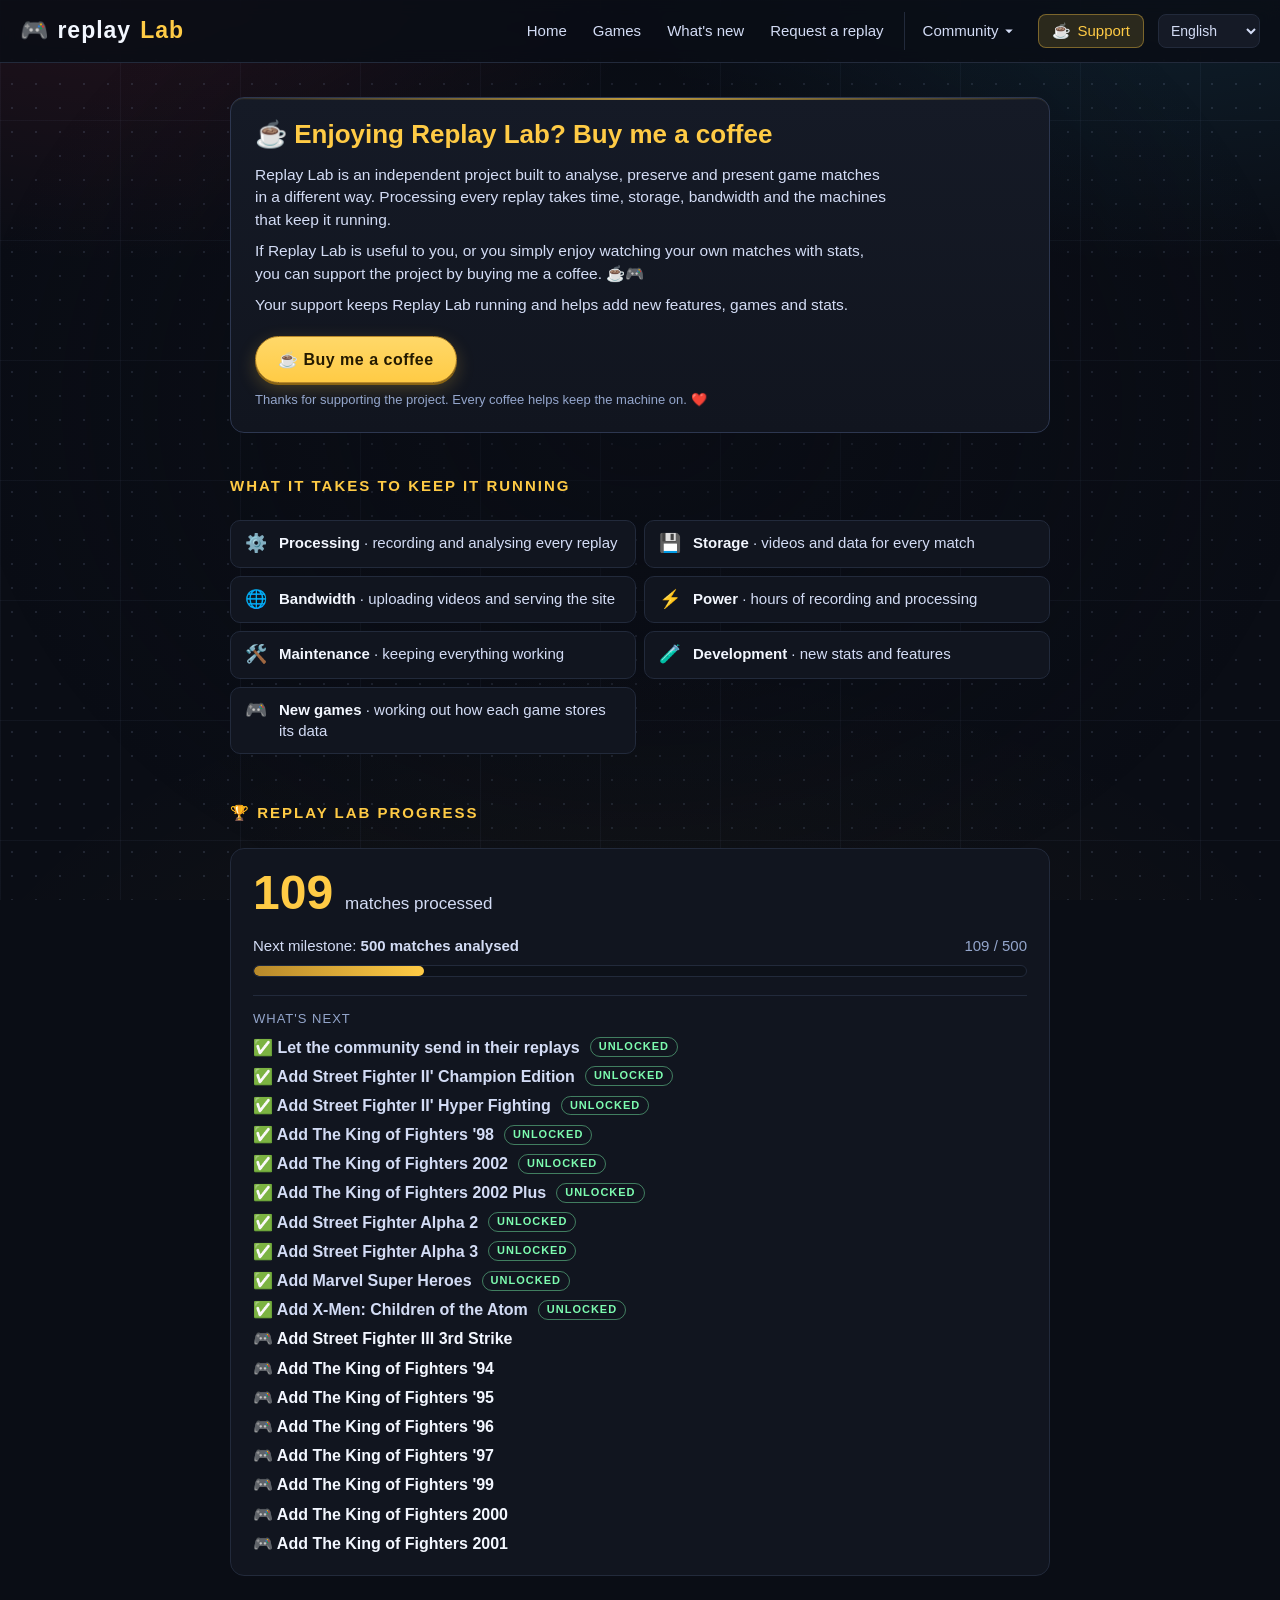
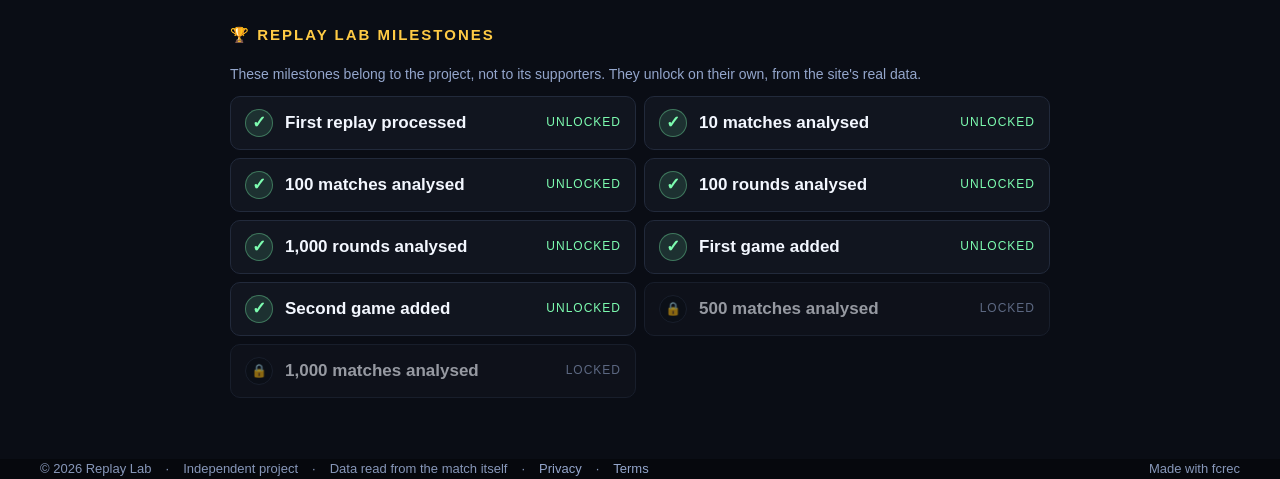
==== commit 1ee36ab6: "Portada nueva: ultimos sets con resultado, FT y gancho; filtro por juego; pedir replay; ficha con ga" ====
--- a/apoyo.html
+++ b/apoyo.html
@@ -25,7 +25,7 @@
 <meta name="twitter:title" content="Apoya el proyecto · replayLab">
 <meta name="twitter:description" content="Replay Lab es un proyecto independiente. Cómo apoyarlo, y hasta dónde ha llegado.">
 <meta name="twitter:image" content="https://demoniodeb.github.io/replayLab/assets/og.png">
-<link rel="stylesheet" href="assets/estilo.css?v=a40e9bcbe0">
+<link rel="stylesheet" href="assets/estilo.css?v=35426b03be">
 </head>
 <body>
 <header id="cabsitio"></header>
@@ -58,7 +58,7 @@
 
 <footer class="wrap" id="pie"></footer>
 
-<script src="assets/app.js?v=cb4fe05d62"></script>
+<script src="assets/app.js?v=444a77a3c3"></script>
 <script>
 "use strict";
 let INDICE = { videos: [] };
--- a/assets/estilo.css
+++ b/assets/estilo.css
@@ -1512,3 +1512,64 @@
 .miga-nueva{margin-left:auto;font-weight:700;color:var(--gold);white-space:nowrap}
 .e-mini{margin:4px 0 2px;padding-left:20px;display:grid;gap:5px;font-size:14px;line-height:1.4;color:var(--soft)}
 .e-mini li::marker{color:var(--gold);font-weight:800}
+
+/* ============================================================ (29 oct) portada nueva
+   La portada es la lista de sets: frase corta, cuatro cifras y las tarjetas. */
+.hero2{display:flex;flex-wrap:wrap;align-items:flex-end;gap:22px 48px;max-width:none;padding:38px 0 18px}
+.hero2 .hero-txt{flex:1 1 440px;min-width:0}
+.hero2 h1{font-size:44px;max-width:20ch}
+.hero2 p{max-width:52ch;margin-top:10px}
+.hero2 .hero-cifras{flex:1 1 320px;margin-top:0;display:grid;grid-template-columns:repeat(4,minmax(0,1fr));gap:10px}
+.hero2 .hero-cifras span{background:var(--panel);border:1px solid var(--line);border-radius:12px;padding:12px 12px 10px}
+.hero2 .hero-cifras b{font-size:30px}
+.bloque-cab .ver-todas{font-size:14px;color:var(--gold);text-decoration:none;margin-left:auto}
+.bloque-cab .ver-todas:hover{text-decoration:underline}
+.sets-grid{display:grid;grid-template-columns:repeat(auto-fill,minmax(310px,1fr));gap:16px;padding:6px 0 10px}
+.tarj-set{display:flex;flex-direction:column;gap:12px;padding:14px 16px;background:var(--panel);
+  border:1px solid var(--line);border-radius:14px;color:var(--ink);text-decoration:none;
+  transition:transform .15s,border-color .15s}
+.tarj-set:hover{transform:translateY(-2px);border-color:var(--line2)}
+.ts-cab{display:flex;align-items:center;justify-content:space-between}
+.ts-dur{font-size:13px;color:var(--dim);font-variant-numeric:tabular-nums}
+.ts-medio{display:flex;align-items:center;justify-content:space-between;gap:8px}
+.ts-medio .retrato{width:84px;height:84px;border-radius:12px}
+.ts-res{display:flex;flex-direction:column;align-items:center;gap:6px}
+.ts-marc{display:flex;align-items:baseline;gap:8px;font:700 44px/1 var(--font);color:var(--dim)}
+.ts-marc i{font-style:normal;color:var(--line2)}
+.ts-marc .g{color:var(--gold)}
+.ts-ft{font-size:11px;font-weight:700;letter-spacing:1px;color:var(--dim);border:1px solid var(--line2);border-radius:999px;padding:2px 9px}
+.ts-nombres{display:flex;justify-content:space-between;gap:10px;font-size:16px;font-weight:700}
+.ts-nombres>.ts-lado{flex:1 1 0}
+.ts-lado{display:flex;align-items:center;gap:6px;min-width:0}
+.ts-lado.n2{flex-direction:row-reverse;text-align:right}
+.ts-lado.n1{color:var(--p1l)}.ts-lado.n2{color:var(--p2l)}
+.ts-lado.pierde{opacity:.72}
+.ts-nom{min-width:0;white-space:nowrap;overflow:hidden;text-overflow:ellipsis}
+.ts-pj{font-size:13px;color:var(--dim)}
+.ts-gancho{font-size:15px;font-style:italic;color:var(--soft);line-height:1.35;
+  display:-webkit-box;-webkit-line-clamp:2;-webkit-box-orient:vertical;overflow:hidden}
+.ts-pie{display:flex;justify-content:space-between;gap:8px;font-size:13px;color:var(--dim);
+  border-top:1px solid var(--line);padding-top:10px;margin-top:auto}
+.ts-pie b{color:var(--gold);font-weight:700}
+.pide{display:flex;flex-wrap:wrap;align-items:center;gap:14px 24px;background:var(--panel);
+  border:1px solid var(--line);border-radius:16px;padding:20px 22px;margin:18px 0 6px}
+.pide .pide-txt{flex:1 1 320px;min-width:0}
+.pide h2{font-size:24px;line-height:1.1}
+.pide p{color:var(--soft);font-size:15px;margin-top:6px}
+.pide .pide-bt{display:flex;flex-wrap:wrap;gap:10px}
+.como-det{margin:18px 0 6px;background:var(--panel);border:1px solid var(--line);border-radius:14px}
+.como-det summary{cursor:pointer;list-style:none;min-height:52px;display:flex;align-items:center;
+  justify-content:space-between;padding:0 18px;font-size:17px;font-weight:700}
+.como-det summary::-webkit-details-marker{display:none}
+.como-det summary::after{content:"+";color:var(--gold);font-size:22px}
+.como-det[open] summary::after{content:"–"}
+.como-det .como{padding:4px 18px 18px;margin:0}
+.gancho-ficha{font-size:19px;font-style:italic;color:var(--soft);margin:4px 0 16px;max-width:70ch}
+@media (max-width:640px){
+  .hero2{padding-top:24px}
+  .hero2 h1{font-size:34px}
+  .hero2 .hero-cifras b{font-size:24px}
+  .sets-grid{grid-template-columns:minmax(0,1fr)}
+  .ts-medio .retrato{width:68px;height:68px}
+  .ts-marc{font-size:38px}
+}
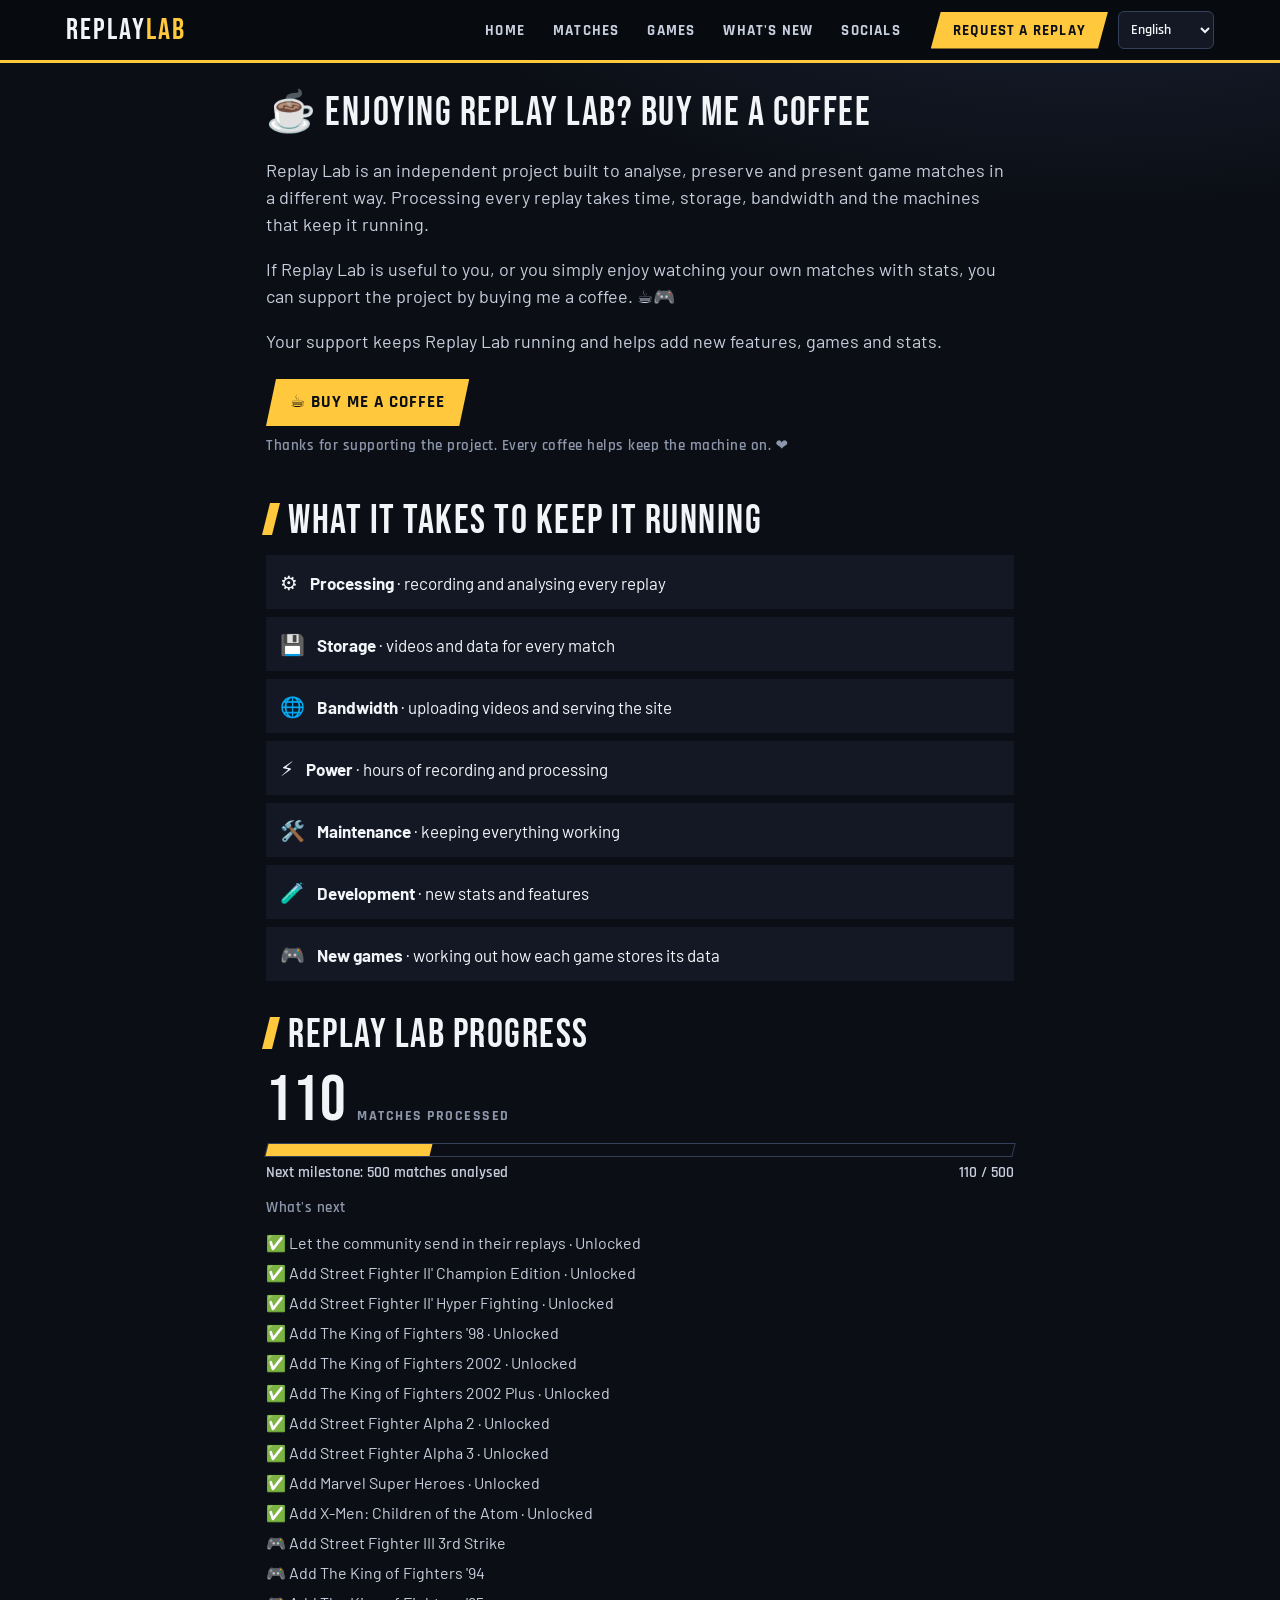
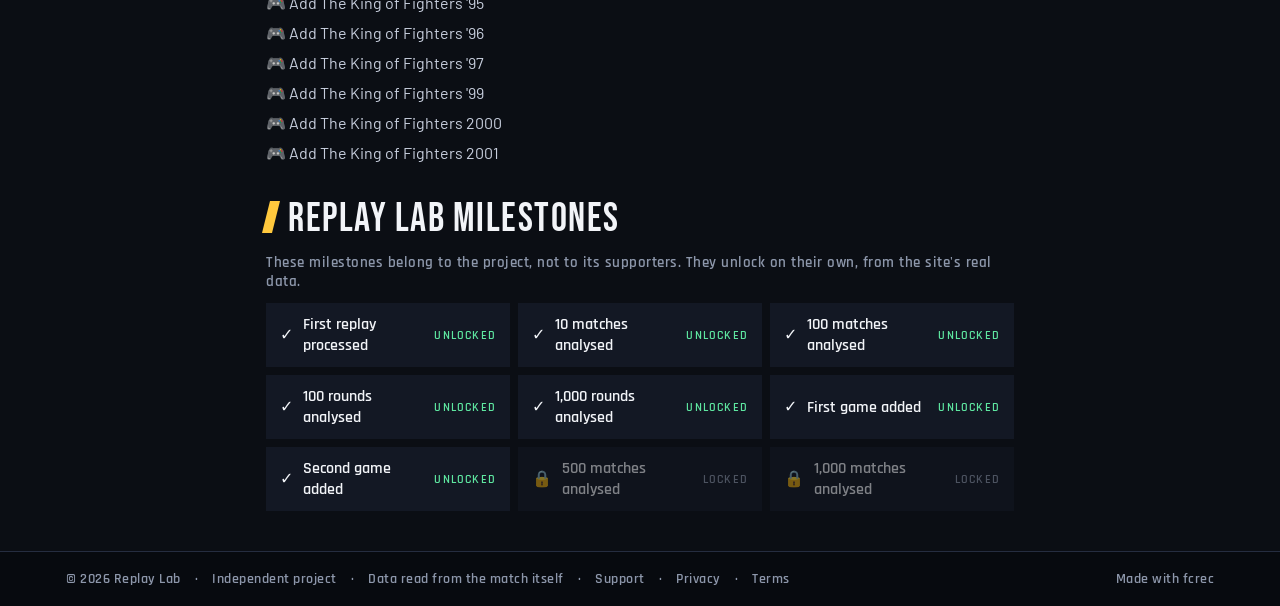
==== commit d59c4bbc: "Web nueva (estilo Transmision): portada, partidas, juegos, juego, pedir replay, apoyo, redes, noveda" ====
--- a/apoyo.html
+++ b/apoyo.html
@@ -3,144 +3,30 @@
 <head>
 <meta charset="utf-8">
 <meta name="viewport" content="width=device-width,initial-scale=1">
-<title>Apoya el proyecto · replayLab</title>
-<meta name="description" content="Replay Lab es un proyecto independiente. Cómo apoyarlo, y hasta dónde ha llegado.">
+<title>Apoyo · replayLab</title>
+<meta name="description" content="Cómo apoyar Replay Lab, a qué va el apoyo y el progreso del proyecto.">
 <link rel="icon" href="favicon.svg" type="image/svg+xml">
 <link rel="icon" href="favicon.ico" sizes="16x16 32x32 48x48">
 <link rel="apple-touch-icon" href="apple-touch-icon.png">
 <link rel="manifest" href="site.webmanifest">
-<meta name="theme-color" content="#0a0d15">
-<!-- vista previa al compartir (Open Graph / X): imagen de 1200 × 630 en assets/og.png -->
+<meta name="theme-color" content="#0b0e14">
 <meta property="og:type" content="website">
 <meta property="og:site_name" content="replayLab">
-<meta property="og:title" content="Apoya el proyecto · replayLab">
-<meta property="og:description" content="Replay Lab es un proyecto independiente. Cómo apoyarlo, y hasta dónde ha llegado.">
+<meta property="og:title" content="Apoyo · replayLab">
+<meta property="og:description" content="Cómo apoyar Replay Lab, a qué va el apoyo y el progreso del proyecto.">
 <meta property="og:url" content="https://demoniodeb.github.io/replayLab/apoyo.html">
 <meta property="og:image" content="https://demoniodeb.github.io/replayLab/assets/og.png">
 <meta property="og:image:width" content="1200">
 <meta property="og:image:height" content="630">
-<meta property="og:image:alt" content="replayLab: replays de juegos de pelea de Fightcade con estadísticas">
-<meta property="og:locale" content="es_ES">
-<meta name="twitter:card" content="summary_large_image">
-<meta name="twitter:title" content="Apoya el proyecto · replayLab">
-<meta name="twitter:description" content="Replay Lab es un proyecto independiente. Cómo apoyarlo, y hasta dónde ha llegado.">
-<meta name="twitter:image" content="https://demoniodeb.github.io/replayLab/assets/og.png">
-<link rel="stylesheet" href="assets/estilo.css?v=35426b03be">
+<link rel="preconnect" href="https://fonts.googleapis.com">
+<link rel="preconnect" href="https://fonts.gstatic.com" crossorigin>
+<link rel="stylesheet" href="https://fonts.googleapis.com/css2?family=Barlow:wght@400;500;600&family=Bebas+Neue&family=Rajdhani:wght@500;600;700&display=swap">
+<link rel="stylesheet" href="assets/nuevo.css?v=460860264e">
 </head>
-<body>
-<header id="cabsitio"></header>
-
-<main class="wrap estrecho">
-  <!-- 1 · qué es y el botón. El texto es el que escribió el autor del proyecto. -->
-  <section class="apoyo" id="intro"></section>
-
-  <!-- 2 · a qué va el apoyo: cosas concretas, sin cifras de dinero -->
-  <section class="bloque">
-    <div class="bloque-cab"><h2 id="t-cuesta"></h2></div>
-    <ul class="costes" id="costes"></ul>
-  </section>
-
-  <!-- 3 · progreso. La barra mide partidas procesadas contra el siguiente hito: un
-       objetivo real del proyecto, nunca una meta económica. -->
-  <section class="bloque">
-    <div class="bloque-cab"><h2 id="t-progreso"></h2></div>
-    <div class="progreso" id="progreso"></div>
-  </section>
-
-  <!-- 4 · logros del PROYECTO. No hay nombres de donantes ni rankings: se desbloquean
-       solos con los datos del sitio. -->
-  <section class="bloque">
-    <div class="bloque-cab"><h2 id="t-logros"></h2></div>
-    <p class="nota-logros" id="logros-sub"></p>
-    <ul class="logros" id="logros"></ul>
-  </section>
-</main>
-
-<footer class="wrap" id="pie"></footer>
-
-<script src="assets/app.js?v=444a77a3c3"></script>
-<script>
-"use strict";
-let INDICE = { videos: [] };
-const HITOS = [1, 10, 100, 500, 1000];
-const HITOS_RONDAS = [100, 1000];
-const COSTES = [["⚙️", "ap_c1"], ["💾", "ap_c2"], ["🌐", "ap_c3"], ["⚡", "ap_c4"],
-                ["🛠️", "ap_c5"], ["🧪", "ap_c6"], ["🎮", "ap_c7"]];
-const f = (k, x) => T(k).replace("%s", milesDe(x));
-
-function boton() {
-  const d = (SITIO || {}).donacion || {};
-  return d.activo && d.url
-    ? `<a class="cafe-btn" href="${esc(d.url)}" target="_blank" rel="noopener">☕ ${esc(T("donar"))}</a>` : "";
-}
-
-function pinta() {
-  document.documentElement.lang = LANG;
-  textosCabecera(); pintaPie();
-  $("#intro").innerHTML = `<h1>☕ ${esc(T("ap_titulo"))}</h1>
-    <p>${esc(T("ap_p1"))}</p><p>${esc(T("ap_p2"))}</p><p>${esc(T("ap_p3"))}</p>
-    ${boton()}<p class="gracias">${esc(T("ap_nota"))}</p>`;
-  $("#t-cuesta").textContent = T("ap_cuesta");
-  $("#costes").innerHTML = COSTES.map(([ic, k]) => {
-    const [t, ...d] = T(k).split(":");
-    return `<li><span class="ic">${ic}</span><span><b>${esc(t)}</b>${d.length ? " · " + esc(d.join(":").trim()) : ""}</span></li>`;
-  }).join("");
-
-  // ---- cifras reales, del índice
-  const todas = INDICE.videos || [];
-  const n = todas.length;
-  const rondas = todas.reduce((a, v) => a + (v.rondas || 0), 0);
-  const conPartidas = juegosActivos().filter(j => todas.some(v => juegoDe(v) === j)).length;
-
-  const sig = HITOS.find(h => h > n);
-  // la barra dice lo mismo que el texto de al lado: n de sig
-  const pct = sig ? Math.min(100, Math.round(n * 100 / sig)) : 100;
-  // Lo que viene: la función de enviar replays y todos los juegos en "próximamente"
-  const viene = [
-    // pedir replays ya funciona (28 sep): sale como conseguido, igual que un juego desbloqueado
-    `<li class="hecho"><a href="enviar.html">✅ ${esc(T("ap_enviar"))}</a><span class="pg-est ok">${esc(T("ap_ok"))}</span></li>`,
-    // Los que ya se desbloquearon siguen en la lista, tachados de pendientes y con su
-    // sello: es lo que el apoyo ya consiguió. Van primero, luego lo que falta.
-    ...JUEGOS.filter(j => j.estado === "activo" && j.desbloqueado).map(j =>
-      `<li class="hecho"><a href="${hrefJuego(j)}">✅ ${esc(T("ap_incorporar").replace("%s", j.nombre_completo || j.nombre))}</a>
-         <span class="pg-est ok">${esc(T("ap_desbloqueado"))}</span></li>`),
-    ...JUEGOS.filter(j => j.estado === "proximamente").map(j =>
-      `<li>🎮 ${esc(T("ap_incorporar").replace("%s", j.nombre_completo || j.nombre))}</li>`),
-  ];
-  $("#t-progreso").textContent = "🏆 " + T("ap_progreso");
-  $("#progreso").innerHTML = `
-    <div class="pg-cifra"><b>${milesDe(n)}</b><span>${esc(pl(n, "ap_procesada", "ap_procesadas"))}</span></div>
-    ${sig ? `<div class="pg-hito">
-        <div class="pg-linea"><span>${esc(T("ap_siguiente"))}: <b>${esc(f("l_n", sig))}</b></span>
-          <span class="pg-n">${milesDe(n)} / ${milesDe(sig)}</span></div>
-        <div class="pg-barra" role="progressbar" aria-valuemin="0" aria-valuemax="${sig}" aria-valuenow="${n}">
-          <i style="width:${pct}%"></i></div>
-      </div>` : ""}
-    <div class="pg-obj"><span class="pg-obj-t">${esc(T("ap_viene"))}</span>
-      <ul class="pg-viene">${viene.join("")}</ul></div>`;
-
-  // ---- logros: todos calculados, ninguno a mano
-  const L = [
-    [n >= 1, T("l_primero")],
-    ...HITOS.filter(h => h > 1).map(h => [n >= h, f("l_n", h)]),
-    ...HITOS_RONDAS.map(h => [rondas >= h, f("l_rondas", h)]),
-    [conPartidas >= 1, T("l_juego1")],
-    [conPartidas >= 2, T("l_juego2")],
-  ];
-  // primero lo conseguido, en el orden de la lista
-  L.sort((a, b) => (b[0] - a[0]));
-  $("#t-logros").textContent = "🏆 " + T("ap_logros");
-  $("#logros-sub").textContent = T("ap_logros_sub");
-  $("#logros").innerHTML = L.map(([ok, t]) =>
-    `<li class="${ok ? "ok" : "no"}"><span class="lg-ic">${ok ? "✓" : "🔒"}</span>
-       <span class="lg-t">${esc(t)}</span>
-       <span class="lg-e">${esc(T(ok ? "ap_ok" : "ap_no"))}</span></li>`).join("");
-}
-
-montaCabecera("apoyo", pinta);
-pinta();
-Promise.all([cargaBase(), json("datos/indice.json").then(d => { INDICE = d; }).catch(() => {})])
-  .then(pinta);
-</script>
+<body data-p="apoyo">
+<header id="cab"></header>
+<main id="m"><div class="wrap"><p class="vacio">…</p></div></main>
+<footer id="pie"></footer>
+<script src="assets/nuevo.js?v=c1967bac1c"></script>
 </body>
 </html>
--- a/assets/nuevo.css
+++ b/assets/nuevo.css
@@ -0,0 +1,274 @@
+/* replayLab · diseño «Transmisión» (29 oct).
+   Una pantalla de torneo: fondo oscuro, marcadores grandes, un solo acento (el oro) y un color
+   por juego. Las páginas de estadísticas de una partida (video.html, partida.html) y la guía
+   siguen con estilo.css; todo lo demás usa este archivo. */
+:root{
+  --bg:#0b0e14; --bg2:#070a0f; --panel:#131824; --panel2:#182030; --line:#252d40; --line2:#34405a;
+  --ink:#f2f4f8; --soft:#c7cedd; --dim:#8d97ab;
+  --oro:#ffc83d; --oro2:#ffdb7a; --p1:#ff5468; --p2:#3fd0ff; --ok:#5ee6a0;
+  --f-d:'Bebas Neue','Arial Narrow',Impact,sans-serif;
+  --f-u:'Rajdhani','Arial Narrow',system-ui,sans-serif;
+  --f-t:'Barlow',system-ui,-apple-system,'Segoe UI',sans-serif;
+  --max:1180px; --gut:max(16px,env(safe-area-inset-left,0px));
+}
+*{box-sizing:border-box}
+html{scroll-behavior:smooth;-webkit-text-size-adjust:100%}
+body{margin:0;background:var(--bg);color:var(--ink);font:400 17px/1.5 var(--f-t);min-height:100vh;display:flex;flex-direction:column;
+  background-image:radial-gradient(1000px 420px at 85% -80px,#1a2236 0,transparent 70%)}
+a{color:inherit;text-decoration:none}
+img{max-width:100%}
+button,select,input{font:inherit;color:inherit}
+:focus-visible{outline:2px solid var(--oro);outline-offset:2px}
+.sr{position:absolute;width:1px;height:1px;overflow:hidden;clip:rect(0 0 0 0);white-space:nowrap}
+.wrap{width:100%;max-width:var(--max);margin:0 auto;padding-left:max(16px,env(safe-area-inset-left,0px));padding-right:max(16px,env(safe-area-inset-right,0px))}
+main{flex:1;padding-bottom:40px}
+
+/* ---------- cabecera ---------- */
+#cab{position:sticky;top:0;z-index:30;background:var(--bg2);border-bottom:3px solid var(--oro)}
+.cab-in{display:flex;align-items:center;gap:18px;min-height:60px}
+.logo{font:400 30px/1 var(--f-d);letter-spacing:2px;margin-right:auto;white-space:nowrap}
+.logo b{color:var(--oro);font-weight:400}
+.nav{display:flex;gap:4px;align-items:center}
+.nav a{font:700 15px/1 var(--f-u);letter-spacing:1.2px;text-transform:uppercase;color:var(--soft);padding:12px 12px;border-bottom:3px solid transparent;margin-bottom:-3px}
+.nav a:hover{color:#fff}
+.nav .solo-m{display:none}
+.nav a[aria-current=page]{color:#fff;border-bottom-color:var(--oro)}
+.cab-der{display:flex;align-items:center;gap:10px}
+.pedir{background:var(--oro);color:#0b0e14;font:700 15px/1 var(--f-u);letter-spacing:1.2px;text-transform:uppercase;padding:11px 16px;display:inline-block;
+  clip-path:polygon(10px 0,100% 0,calc(100% - 10px) 100%,0 100%);padding-inline:22px}
+.pedir:hover{background:var(--oro2)}
+#idioma{background:var(--panel);border:1px solid var(--line2);border-radius:6px;padding:8px 8px;font:600 14px var(--f-u);cursor:pointer}
+.mbtn{display:none;background:none;border:1px solid var(--line2);border-radius:6px;width:42px;height:40px;cursor:pointer;align-items:center;justify-content:center}
+.mbtn svg{width:22px;height:22px;fill:currentColor}
+@media (max-width:900px){
+  .mbtn{display:inline-flex}
+  .nav{position:absolute;left:0;right:0;top:100%;background:var(--bg2);border-bottom:3px solid var(--oro);flex-direction:column;align-items:stretch;gap:0;padding:6px var(--gut) 12px;display:none}
+  #cab.abierto .nav{display:flex}
+  .nav a{padding:14px 4px;border-bottom:1px solid var(--line);margin:0;font-size:17px}
+  .nav a[aria-current=page]{border-bottom-color:var(--oro)}
+  .pedir.cab-cta{display:none}
+  .nav .solo-m{display:block;color:var(--oro)}
+}
+
+/* ---------- títulos y bloques ---------- */
+.sec{padding-top:34px}
+.sec-cab{display:flex;align-items:baseline;gap:14px;flex-wrap:wrap;margin-bottom:14px}
+.sec-cab h2,.pag-cab h1{font:400 clamp(30px,5vw,40px)/1 var(--f-d);letter-spacing:1.5px;margin:0}
+.sec-cab h2::before{content:"";display:inline-block;width:10px;height:.8em;background:var(--oro);margin-right:12px;transform:skewX(-14deg);vertical-align:-.04em}
+.sec-cab .mas{margin-left:auto;font:700 14px var(--f-u);letter-spacing:1.2px;text-transform:uppercase;color:var(--oro)}
+.sec-cab .mas:hover{color:var(--oro2)}
+.pag-cab{padding:30px 0 6px}
+.pag-cab p{margin:8px 0 0;color:var(--soft);max-width:62ch;font-size:18px}
+.vacio{color:var(--dim);padding:24px 0}
+.btn{display:inline-flex;align-items:center;gap:8px;background:var(--panel2);border:1px solid var(--line2);color:var(--ink);font:700 15px/1 var(--f-u);letter-spacing:1px;text-transform:uppercase;padding:13px 18px;border-radius:2px;cursor:pointer}
+.btn:hover{border-color:var(--oro);color:var(--oro)}
+.btn.oro{background:var(--oro);border-color:var(--oro);color:#0b0e14}
+.btn.oro:hover{background:var(--oro2);color:#0b0e14}
+.miga{display:flex;gap:8px;flex-wrap:wrap;font:600 14px var(--f-u);letter-spacing:1px;text-transform:uppercase;color:var(--dim);padding-top:22px}
+.miga a:hover{color:var(--oro)} .miga b{color:var(--ink);font-weight:600}
+
+/* ---------- portada: cabecera con cifras ---------- */
+.hero{display:grid;grid-template-columns:minmax(0,1.25fr) minmax(0,1fr);gap:28px;align-items:end;padding:38px 0 6px}
+.hero h1{font:400 clamp(46px,8.4vw,92px)/.9 var(--f-d);letter-spacing:1px;margin:0;text-wrap:balance}
+.hero h1 em{font-style:normal;color:var(--oro);display:block}
+.hero p{color:var(--soft);font-size:19px;margin:16px 0 22px;max-width:46ch}
+.hero .acc{display:flex;gap:10px;flex-wrap:wrap}
+.cifras{display:grid;grid-template-columns:repeat(2,minmax(0,1fr));gap:10px}
+.cifra{background:var(--panel);border-left:4px solid var(--oro);padding:12px 16px;transform:skewX(-6deg)}
+.cifra>*{transform:skewX(6deg);display:block}
+.cifra b{font:400 46px/1 var(--f-d);letter-spacing:1px}
+.cifra span{font:700 13px var(--f-u);letter-spacing:1.5px;text-transform:uppercase;color:var(--dim)}
+@media (max-width:820px){.hero{grid-template-columns:1fr;gap:20px;padding-top:26px}}
+
+/* ---------- filtros ---------- */
+.chips{display:flex;gap:8px;overflow-x:auto;padding:2px 0 14px;scrollbar-width:thin;-webkit-overflow-scrolling:touch}
+.chip{flex:none;display:inline-flex;gap:8px;align-items:center;background:transparent;border:1px solid var(--line2);color:var(--soft);font:700 14px/1 var(--f-u);letter-spacing:1px;text-transform:uppercase;padding:9px 13px;border-radius:2px;cursor:pointer}
+.chip small{font:600 13px var(--f-u);color:var(--dim)}
+.chip:hover{border-color:var(--oro);color:#fff}
+.chip[aria-pressed=true]{background:var(--oro);border-color:var(--oro);color:#0b0e14}
+.chip[aria-pressed=true] small{color:#3a3114}
+
+/* ---------- tarjeta de set ---------- */
+.sets{display:grid;grid-template-columns:repeat(auto-fill,minmax(300px,1fr));gap:14px}
+.set{--g:var(--oro);position:relative;display:flex;flex-direction:column;gap:10px;background:var(--panel);border-left:5px solid var(--g);padding:14px 16px 13px;min-width:0;transition:transform .15s,background .15s}
+.set:hover{background:var(--panel2);transform:translateY(-2px)}
+.set .cab{display:flex;justify-content:space-between;align-items:center;gap:8px;font:700 14px var(--f-u);letter-spacing:1.5px;text-transform:uppercase}
+.set .jg{color:var(--g)}
+.set .dur{color:var(--dim);font-variant-numeric:tabular-nums}
+.set .med{display:grid;grid-template-columns:auto 1fr auto;align-items:center;gap:10px}
+.set .retrato{width:78px;height:78px;border-radius:6px;object-fit:cover;background:#0b0f19;display:block}
+.set .res{display:flex;flex-direction:column;align-items:center;gap:4px;min-width:0}
+.set .marc{display:flex;align-items:baseline;gap:8px;font:400 58px/1 var(--f-d);letter-spacing:2px;color:#6b7690;font-variant-numeric:tabular-nums}
+.set .marc i{font-style:normal;color:var(--line2);font-size:34px}
+.set .marc .g{color:var(--oro)}
+.set .ft{font:700 12px/1 var(--f-u);letter-spacing:1.5px;color:var(--dim);border:1px solid var(--line2);padding:3px 8px}
+.set .noms{display:grid;grid-template-columns:minmax(0,1fr);gap:4px;font:700 19px/1.15 var(--f-u)}
+.set .lado{display:flex;align-items:center;gap:6px;min-width:0}
+.set .lado .n{min-width:0;white-space:nowrap;overflow:hidden;text-overflow:ellipsis}
+.set .lado.n1 .n{color:var(--p1)} .set .lado.n2 .n{color:var(--p2)}
+.set .lado.pierde{opacity:.7}
+.set .pj{color:var(--dim);font-size:15px;white-space:nowrap;overflow:hidden;text-overflow:ellipsis}
+.set .gancho{font:italic 500 16px/1.3 var(--f-t);color:var(--soft);display:-webkit-box;-webkit-line-clamp:2;-webkit-box-orient:vertical;overflow:hidden}
+.set .pie{display:flex;justify-content:space-between;gap:8px;margin-top:auto;padding-top:9px;border-top:1px solid var(--line);font:600 14px var(--f-u);letter-spacing:.5px;color:var(--dim)}
+.set .pie b{color:var(--oro);letter-spacing:1px;text-transform:uppercase}
+.set .sinvid{color:var(--p1)}
+.bandera{width:20px;height:14px;object-fit:cover;border-radius:2px;flex:none}
+.rango{display:inline-grid;place-items:center;flex:none;width:20px;height:20px;border-radius:3px;background:#262e44;color:var(--oro);font:700 12px var(--f-u)}
+.rango.vacio{opacity:.4}
+@media (max-width:420px){.set .marc{font-size:50px}.set .retrato{width:66px;height:66px}}
+.mas-fila{display:flex;justify-content:center;padding:22px 0 0}
+
+/* ---------- pedir replay (banda) ---------- */
+.banda{margin-top:38px;background:var(--oro);color:#0b0e14;padding:20px 24px;display:flex;gap:16px 22px;align-items:center;flex-wrap:wrap;clip-path:polygon(0 0,100% 0,100% calc(100% - 14px),calc(100% - 14px) 100%,0 100%)}
+.banda h2{font:400 clamp(30px,5vw,40px)/1 var(--f-d);letter-spacing:1.5px;margin:0}
+.banda p{margin:4px 0 0;font:600 17px var(--f-u);color:#3a3114;max-width:48ch}
+.banda .txt{flex:1 1 280px}
+.banda .bt{display:flex;gap:10px;flex-wrap:wrap}
+.banda .bn{background:#0b0e14;color:var(--oro);font:700 15px/1 var(--f-u);letter-spacing:1.2px;text-transform:uppercase;padding:13px 18px}
+.banda .bn:hover{background:#1a2132}
+
+/* ---------- cómo funciona ---------- */
+.pasos{display:grid;grid-template-columns:repeat(auto-fit,minmax(220px,1fr));gap:12px;counter-reset:p}
+.paso{background:var(--panel);padding:16px 16px 18px;border-top:3px solid var(--line2);counter-increment:p}
+.paso::before{content:counter(p);display:block;font:400 40px/1 var(--f-d);color:var(--oro);margin-bottom:6px}
+.paso b{display:block;font:700 18px var(--f-u);letter-spacing:.5px;margin-bottom:4px}
+.paso span{color:var(--soft);font-size:15.5px;line-height:1.4}
+
+/* ---------- juegos ---------- */
+.juegos{display:grid;grid-template-columns:repeat(auto-fill,minmax(270px,1fr));gap:12px}
+.jue{--g:var(--oro);display:grid;grid-template-columns:72px 1fr;gap:14px;align-items:center;background:var(--panel);border-left:5px solid var(--g);padding:12px 14px;min-width:0;transition:background .15s}
+a.jue:hover{background:var(--panel2)}
+.jue.prox{opacity:.6}
+.jue .arte{width:72px;height:72px;border-radius:6px;background:#0b0f19;display:grid;place-items:center;overflow:hidden}
+.jue .arte .retrato{width:100%;height:100%;object-fit:cover}
+.jue .mono{font:400 22px var(--f-d);letter-spacing:1px;color:var(--g)}
+.jue .st{font:700 12px var(--f-u);letter-spacing:1.5px;text-transform:uppercase;color:var(--ok)}
+.jue.prox .st{color:var(--dim)}
+.jue .nm{display:block;font:700 19px/1.15 var(--f-u);margin-top:2px}
+.jue .sb,.jue .me{display:block;color:var(--dim);font-size:14.5px;line-height:1.3}
+.jue .ci{display:block;margin-top:4px;font:600 14px var(--f-u);letter-spacing:.5px;color:var(--soft)}
+.jue .ci b{color:var(--g)}
+.juegos.chico{grid-template-columns:repeat(auto-fill,minmax(150px,1fr))}
+.juegos.chico .jue{grid-template-columns:1fr;gap:8px;text-align:center;padding:12px 10px;border-left:0;border-top:4px solid var(--g)}
+.juegos.chico .jue .arte{margin:0 auto}
+.juegos.chico .nm{font-size:17px}
+
+/* ---------- juego: cabecera y pestañas ---------- */
+.cjue{--g:var(--oro);display:grid;grid-template-columns:96px 1fr auto;gap:18px;align-items:center;margin-top:16px;padding:18px;background:var(--panel);border-left:6px solid var(--g)}
+.cjue .arte{width:96px;height:96px;border-radius:8px;overflow:hidden;background:#0b0f19}
+.cjue .arte .retrato{width:100%;height:100%;object-fit:cover}
+.cjue h1{font:400 clamp(30px,5vw,44px)/1 var(--f-d);letter-spacing:1.5px;margin:0}
+.cjue p{margin:4px 0 0;color:var(--soft)}
+.cjue .cm{color:var(--dim);font-size:15px}
+.cjue .cf{display:flex;gap:10px}
+.cjue .cf span{background:#0b0e14;padding:8px 14px;text-align:center;font:600 13px var(--f-u);letter-spacing:1px;text-transform:uppercase;color:var(--dim)}
+.cjue .cf b{display:block;font:400 34px/1 var(--f-d);color:var(--g);letter-spacing:1px}
+@media (max-width:700px){.cjue{grid-template-columns:72px 1fr}.cjue .arte{width:72px;height:72px}.cjue .cf{grid-column:1/-1}}
+.tabs{display:flex;gap:2px;overflow-x:auto;margin:22px 0 16px;border-bottom:2px solid var(--line)}
+.tabs a{flex:none;font:700 15px/1 var(--f-u);letter-spacing:1.2px;text-transform:uppercase;color:var(--dim);padding:13px 16px;border-bottom:3px solid transparent;margin-bottom:-2px}
+.tabs a:hover{color:#fff}
+.tabs a[aria-selected=true]{color:var(--oro);border-bottom-color:var(--oro)}
+.tabla{overflow-x:auto;background:var(--panel)}
+.tabla table{width:100%;border-collapse:collapse;font:600 16px var(--f-u);min-width:420px}
+.tabla th{text-align:left;font:700 13px var(--f-u);letter-spacing:1.5px;text-transform:uppercase;color:var(--dim);padding:12px 14px;border-bottom:1px solid var(--line2)}
+.tabla td{padding:10px 14px;border-bottom:1px solid var(--line)}
+.tabla .num{text-align:right;font-variant-numeric:tabular-nums}
+.tabla th.num{text-align:right}
+.tabla a.jug{display:inline-flex;align-items:center;gap:8px}
+.tabla a.jug:hover{color:var(--oro)}
+.tabla .caras{display:flex;gap:4px}
+.tabla .caras .retrato{width:34px;height:34px;border-radius:4px;object-fit:cover}
+.pers{display:grid;grid-template-columns:repeat(auto-fill,minmax(130px,1fr));gap:10px}
+.pers div{background:var(--panel);padding:12px 10px;text-align:center;display:flex;flex-direction:column;gap:4px;align-items:center}
+.pers .retrato{width:72px;height:72px;border-radius:8px;object-fit:cover;background:#0b0f19}
+.pers b{font:700 16px var(--f-u)} .pers span{color:var(--dim);font-size:14px}
+
+/* ---------- partidas: barra de filtros ---------- */
+.barra{display:flex;gap:10px;flex-wrap:wrap;align-items:center;margin:20px 0 14px}
+.barra input[type=search],.barra select{background:var(--panel);border:1px solid var(--line2);border-radius:2px;padding:11px 13px;min-width:0;font:600 16px var(--f-u)}
+.barra input[type=search]{flex:1 1 220px}
+.barra select{flex:0 1 190px}
+.cuenta{color:var(--dim);font:600 15px var(--f-u);letter-spacing:.5px;margin:0 0 12px}
+
+/* ---------- pedir replay ---------- */
+.form{margin-top:22px;background:var(--panel);padding:20px;border-left:5px solid var(--oro)}
+.form label{display:block;font:700 14px var(--f-u);letter-spacing:1.5px;text-transform:uppercase;color:var(--soft);margin-bottom:8px}
+.form input{width:100%;background:#0b0e14;border:1px solid var(--line2);padding:14px;font:500 17px var(--f-t);border-radius:2px}
+.form input:focus{border-color:var(--oro);outline:0}
+.est{min-height:1.6em;margin:10px 0 0;font:600 16px var(--f-u)}
+.est.ok{color:var(--ok)} .est.mal{color:var(--p1)} .est.aviso{color:var(--oro)}
+.est a{color:var(--oro);text-decoration:underline}
+.elige{margin:22px 0 10px;color:var(--soft)}
+.redes{display:grid;grid-template-columns:repeat(auto-fit,minmax(280px,1fr));gap:12px}
+.red{background:var(--panel);padding:18px;display:flex;flex-direction:column;gap:12px;border-top:4px solid var(--c,var(--oro))}
+.red.tg{--c:#37aee2}.red.dc{--c:#7983f5}
+.red b.t{font:700 20px var(--f-u)}
+.red ol{margin:0;padding-left:20px;color:var(--soft);font-size:15.5px;display:grid;gap:4px}
+.red .btn{align-self:flex-start;margin-top:auto}
+.cola{list-style:none;margin:0;padding:0;background:var(--panel)}
+.cola li{display:grid;grid-template-columns:44px 80px 1fr auto;gap:10px;padding:10px 14px;border-bottom:1px solid var(--line);font:600 16px var(--f-u);align-items:center}
+.cola .n{color:var(--oro)} .cola .j{color:var(--dim)} .cola .p{color:var(--ok);font-size:14px}
+
+/* ---------- apoyo ---------- */
+.estrecho{max-width:780px}
+.cafe{display:inline-flex;align-items:center;gap:10px;background:var(--oro);color:#0b0e14;font:700 17px/1 var(--f-u);letter-spacing:1px;text-transform:uppercase;padding:15px 24px;margin:6px 0 10px;clip-path:polygon(10px 0,100% 0,calc(100% - 10px) 100%,0 100%)}
+.cafe:hover{background:var(--oro2)}
+.prosa p{color:var(--soft);font-size:18px}
+.costes{list-style:none;margin:0;padding:0;display:grid;gap:8px}
+.costes li{display:flex;gap:12px;background:var(--panel);padding:12px 14px;align-items:baseline}
+.costes .ic{font-size:20px}
+.prog .pg-n{font:400 64px/1 var(--f-d);letter-spacing:1px}
+.prog .pg-n small{font:700 14px var(--f-u);letter-spacing:1.5px;text-transform:uppercase;color:var(--dim);margin-left:10px}
+.barra-pg{height:14px;background:#0b0e14;border:1px solid var(--line2);margin:10px 0 6px;transform:skewX(-14deg)}
+.barra-pg i{display:block;height:100%;background:var(--oro)}
+.prog .lin{display:flex;justify-content:space-between;color:var(--soft);font:600 15px var(--f-u)}
+.viene{list-style:none;margin:14px 0 0;padding:0;display:grid;gap:6px;font-size:16px;color:var(--soft)}
+.logros{list-style:none;margin:0;padding:0;display:grid;grid-template-columns:repeat(auto-fit,minmax(240px,1fr));gap:8px}
+.logros li{display:flex;gap:10px;align-items:center;background:var(--panel);padding:11px 14px;font:600 16px var(--f-u)}
+.logros li.no{opacity:.5}
+.logros .e{margin-left:auto;font-size:12px;letter-spacing:1.2px;text-transform:uppercase;color:var(--ok)}
+.logros li.no .e{color:var(--dim)}
+
+/* ---------- redes ---------- */
+.redes2{display:grid;grid-template-columns:repeat(auto-fit,minmax(300px,1fr));gap:14px;margin-top:20px}
+.rd{background:var(--panel);padding:18px;display:flex;flex-direction:column;gap:12px;border-top:4px solid var(--c)}
+.rd.yt{--c:#ff3b3b}.rd.fb{--c:#3b82f6}.rd.dc{--c:#7983f5}
+.rd .top{display:flex;gap:12px;align-items:center}
+.rd .foto{width:56px;height:56px;border-radius:50%;object-fit:cover;background:#0b0f19;display:grid;place-items:center;font:700 22px var(--f-u)}
+.rd .rn{font:700 12px var(--f-u);letter-spacing:1.5px;text-transform:uppercase;color:var(--c)}
+.rd h2{margin:0;font:700 22px/1.1 var(--f-u)}
+.rd .hd{color:var(--dim);font-size:14px}
+.rd p{margin:0;color:var(--soft);font-size:16px}
+.rd .cf{display:flex;gap:10px}
+.rd .cf div{background:#0b0e14;padding:8px 12px;flex:1;text-align:center}
+.rd .cf b{display:block;font:400 30px/1 var(--f-d);letter-spacing:1px}
+.rd .cf span{font:600 12px var(--f-u);letter-spacing:1px;text-transform:uppercase;color:var(--dim)}
+.rd .bt{display:flex;gap:8px;flex-wrap:wrap;margin-top:auto}
+.rd .fu{font-size:12.5px;color:var(--dim)}
+
+/* ---------- novedades ---------- */
+.dia{margin-top:22px}
+.dia h3{font:400 28px/1 var(--f-d);letter-spacing:1.5px;margin:0 0 10px;color:var(--oro)}
+.cg{background:var(--panel);margin-bottom:8px}
+.cg .gt{font:700 14px var(--f-u);letter-spacing:1.5px;text-transform:uppercase;color:var(--soft);padding:10px 14px;border-bottom:1px solid var(--line)}
+.cg .gt small{color:var(--dim);margin-left:6px}
+.cf2{display:grid;grid-template-columns:104px 1fr;gap:12px;padding:10px 14px;border-bottom:1px solid var(--line);align-items:baseline}
+.cf2:last-child{border:0}
+.cf2 .sello{font:700 12px/1 var(--f-u);letter-spacing:1.2px;text-transform:uppercase;color:#0b0e14;background:var(--c);padding:5px 8px;text-align:center}
+.cf2 .ct{font-size:16px;color:var(--ink)}
+@media (max-width:520px){.cf2{grid-template-columns:1fr;gap:6px}.cf2 .sello{justify-self:start}}
+
+/* ---------- textos legales ---------- */
+.legal{max-width:780px;padding-top:30px}
+.legal h1{font:400 clamp(34px,6vw,50px)/1 var(--f-d);letter-spacing:1.5px;margin:0 0 6px}
+.legal h2{font:700 21px/1.2 var(--f-u);letter-spacing:.5px;margin:30px 0 8px;color:var(--oro)}
+.legal p,.legal li{color:var(--soft)}
+.legal a{color:var(--oro);text-decoration:underline}
+
+/* ---------- pie ---------- */
+#pie{border-top:1px solid var(--line);background:var(--bg2);padding-block:18px;padding-bottom:max(18px,env(safe-area-inset-bottom,0px))}
+#pie .in{display:flex;flex-wrap:wrap;gap:6px 14px;align-items:center;font:600 14px var(--f-u);letter-spacing:.5px;color:var(--dim)}
+#pie a:hover{color:var(--oro)}
+#pie .sp{flex:1}
+
+@media (prefers-reduced-motion:reduce){*{transition:none!important;scroll-behavior:auto!important}}
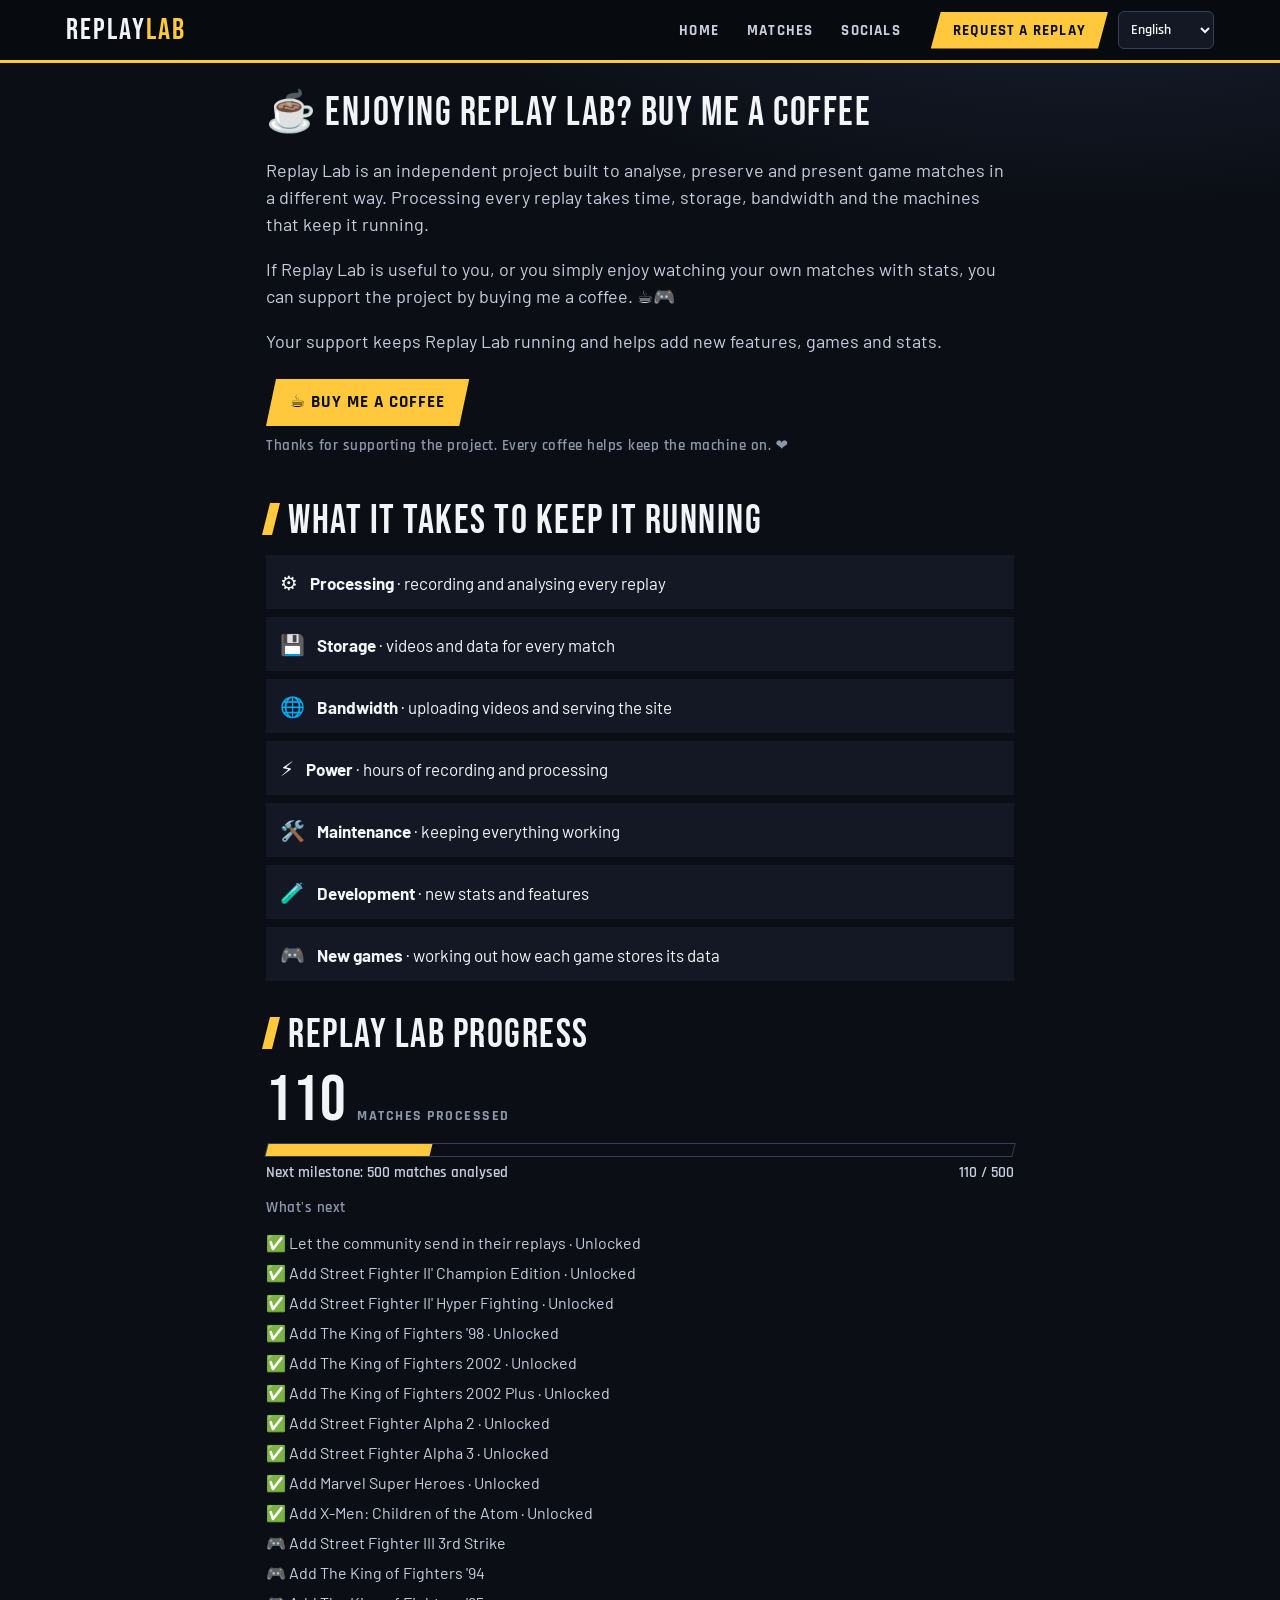
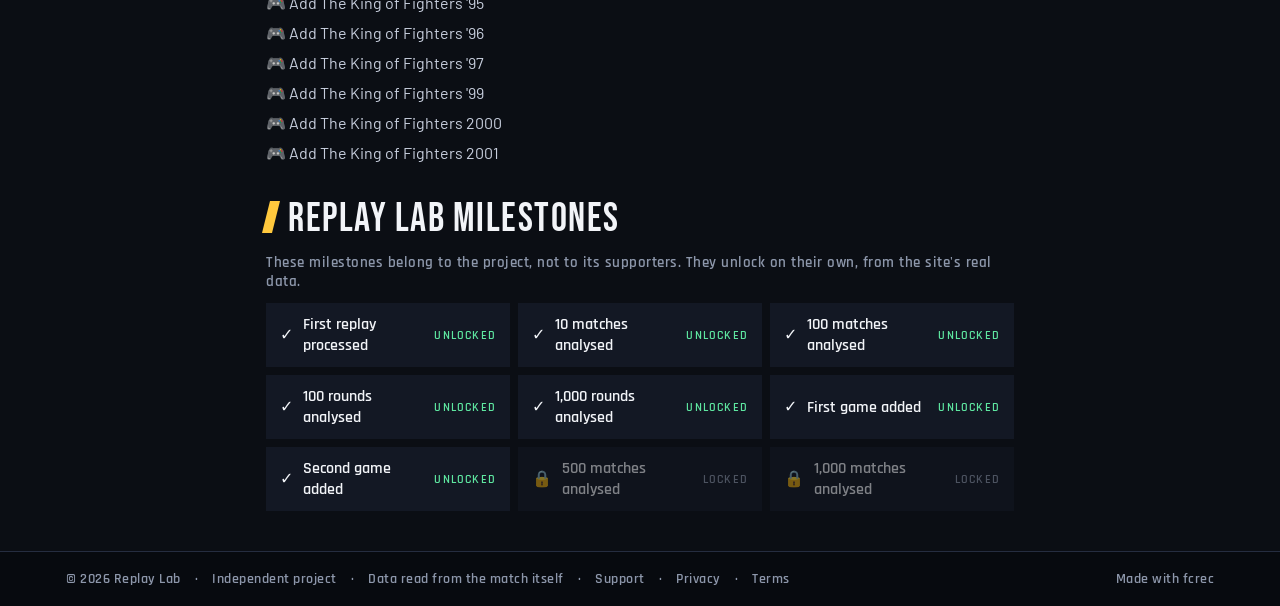
==== commit 476d881d: "Web: se quitan Juegos y Novedades (redirigen), Pedir replay y Redes rehechas Co-Authored-By: Claude " ====
--- a/apoyo.html
+++ b/apoyo.html
@@ -21,12 +21,12 @@
 <link rel="preconnect" href="https://fonts.googleapis.com">
 <link rel="preconnect" href="https://fonts.gstatic.com" crossorigin>
 <link rel="stylesheet" href="https://fonts.googleapis.com/css2?family=Barlow:wght@400;500;600&family=Bebas+Neue&family=Rajdhani:wght@500;600;700&display=swap">
-<link rel="stylesheet" href="assets/nuevo.css?v=460860264e">
+<link rel="stylesheet" href="assets/nuevo.css?v=9741fb712b">
 </head>
 <body data-p="apoyo">
 <header id="cab"></header>
 <main id="m"><div class="wrap"><p class="vacio">…</p></div></main>
 <footer id="pie"></footer>
-<script src="assets/nuevo.js?v=c1967bac1c"></script>
+<script src="assets/nuevo.js?v=7f5e581c29"></script>
 </body>
 </html>
--- a/assets/nuevo.css
+++ b/assets/nuevo.css
@@ -134,55 +134,6 @@
 .paso b{display:block;font:700 18px var(--f-u);letter-spacing:.5px;margin-bottom:4px}
 .paso span{color:var(--soft);font-size:15.5px;line-height:1.4}
 
-/* ---------- juegos ---------- */
-.juegos{display:grid;grid-template-columns:repeat(auto-fill,minmax(270px,1fr));gap:12px}
-.jue{--g:var(--oro);display:grid;grid-template-columns:72px 1fr;gap:14px;align-items:center;background:var(--panel);border-left:5px solid var(--g);padding:12px 14px;min-width:0;transition:background .15s}
-a.jue:hover{background:var(--panel2)}
-.jue.prox{opacity:.6}
-.jue .arte{width:72px;height:72px;border-radius:6px;background:#0b0f19;display:grid;place-items:center;overflow:hidden}
-.jue .arte .retrato{width:100%;height:100%;object-fit:cover}
-.jue .mono{font:400 22px var(--f-d);letter-spacing:1px;color:var(--g)}
-.jue .st{font:700 12px var(--f-u);letter-spacing:1.5px;text-transform:uppercase;color:var(--ok)}
-.jue.prox .st{color:var(--dim)}
-.jue .nm{display:block;font:700 19px/1.15 var(--f-u);margin-top:2px}
-.jue .sb,.jue .me{display:block;color:var(--dim);font-size:14.5px;line-height:1.3}
-.jue .ci{display:block;margin-top:4px;font:600 14px var(--f-u);letter-spacing:.5px;color:var(--soft)}
-.jue .ci b{color:var(--g)}
-.juegos.chico{grid-template-columns:repeat(auto-fill,minmax(150px,1fr))}
-.juegos.chico .jue{grid-template-columns:1fr;gap:8px;text-align:center;padding:12px 10px;border-left:0;border-top:4px solid var(--g)}
-.juegos.chico .jue .arte{margin:0 auto}
-.juegos.chico .nm{font-size:17px}
-
-/* ---------- juego: cabecera y pestañas ---------- */
-.cjue{--g:var(--oro);display:grid;grid-template-columns:96px 1fr auto;gap:18px;align-items:center;margin-top:16px;padding:18px;background:var(--panel);border-left:6px solid var(--g)}
-.cjue .arte{width:96px;height:96px;border-radius:8px;overflow:hidden;background:#0b0f19}
-.cjue .arte .retrato{width:100%;height:100%;object-fit:cover}
-.cjue h1{font:400 clamp(30px,5vw,44px)/1 var(--f-d);letter-spacing:1.5px;margin:0}
-.cjue p{margin:4px 0 0;color:var(--soft)}
-.cjue .cm{color:var(--dim);font-size:15px}
-.cjue .cf{display:flex;gap:10px}
-.cjue .cf span{background:#0b0e14;padding:8px 14px;text-align:center;font:600 13px var(--f-u);letter-spacing:1px;text-transform:uppercase;color:var(--dim)}
-.cjue .cf b{display:block;font:400 34px/1 var(--f-d);color:var(--g);letter-spacing:1px}
-@media (max-width:700px){.cjue{grid-template-columns:72px 1fr}.cjue .arte{width:72px;height:72px}.cjue .cf{grid-column:1/-1}}
-.tabs{display:flex;gap:2px;overflow-x:auto;margin:22px 0 16px;border-bottom:2px solid var(--line)}
-.tabs a{flex:none;font:700 15px/1 var(--f-u);letter-spacing:1.2px;text-transform:uppercase;color:var(--dim);padding:13px 16px;border-bottom:3px solid transparent;margin-bottom:-2px}
-.tabs a:hover{color:#fff}
-.tabs a[aria-selected=true]{color:var(--oro);border-bottom-color:var(--oro)}
-.tabla{overflow-x:auto;background:var(--panel)}
-.tabla table{width:100%;border-collapse:collapse;font:600 16px var(--f-u);min-width:420px}
-.tabla th{text-align:left;font:700 13px var(--f-u);letter-spacing:1.5px;text-transform:uppercase;color:var(--dim);padding:12px 14px;border-bottom:1px solid var(--line2)}
-.tabla td{padding:10px 14px;border-bottom:1px solid var(--line)}
-.tabla .num{text-align:right;font-variant-numeric:tabular-nums}
-.tabla th.num{text-align:right}
-.tabla a.jug{display:inline-flex;align-items:center;gap:8px}
-.tabla a.jug:hover{color:var(--oro)}
-.tabla .caras{display:flex;gap:4px}
-.tabla .caras .retrato{width:34px;height:34px;border-radius:4px;object-fit:cover}
-.pers{display:grid;grid-template-columns:repeat(auto-fill,minmax(130px,1fr));gap:10px}
-.pers div{background:var(--panel);padding:12px 10px;text-align:center;display:flex;flex-direction:column;gap:4px;align-items:center}
-.pers .retrato{width:72px;height:72px;border-radius:8px;object-fit:cover;background:#0b0f19}
-.pers b{font:700 16px var(--f-u)} .pers span{color:var(--dim);font-size:14px}
-
 /* ---------- partidas: barra de filtros ---------- */
 .barra{display:flex;gap:10px;flex-wrap:wrap;align-items:center;margin:20px 0 14px}
 .barra input[type=search],.barra select{background:var(--panel);border:1px solid var(--line2);border-radius:2px;padding:11px 13px;min-width:0;font:600 16px var(--f-u)}
@@ -191,23 +142,41 @@
 .cuenta{color:var(--dim);font:600 15px var(--f-u);letter-spacing:.5px;margin:0 0 12px}
 
 /* ---------- pedir replay ---------- */
-.form{margin-top:22px;background:var(--panel);padding:20px;border-left:5px solid var(--oro)}
-.form label{display:block;font:700 14px var(--f-u);letter-spacing:1.5px;text-transform:uppercase;color:var(--soft);margin-bottom:8px}
-.form input{width:100%;background:#0b0e14;border:1px solid var(--line2);padding:14px;font:500 17px var(--f-t);border-radius:2px}
-.form input:focus{border-color:var(--oro);outline:0}
-.est{min-height:1.6em;margin:10px 0 0;font:600 16px var(--f-u)}
-.est.ok{color:var(--ok)} .est.mal{color:var(--p1)} .est.aviso{color:var(--oro)}
-.est a{color:var(--oro);text-decoration:underline}
-.elige{margin:22px 0 10px;color:var(--soft)}
-.redes{display:grid;grid-template-columns:repeat(auto-fit,minmax(280px,1fr));gap:12px}
-.red{background:var(--panel);padding:18px;display:flex;flex-direction:column;gap:12px;border-top:4px solid var(--c,var(--oro))}
-.red.tg{--c:#37aee2}.red.dc{--c:#7983f5}
-.red b.t{font:700 20px var(--f-u)}
-.red ol{margin:0;padding-left:20px;color:var(--soft);font-size:15.5px;display:grid;gap:4px}
-.red .btn{align-self:flex-start;margin-top:auto}
-.cola{list-style:none;margin:0;padding:0;background:var(--panel)}
-.cola li{display:grid;grid-template-columns:44px 80px 1fr auto;gap:10px;padding:10px 14px;border-bottom:1px solid var(--line);font:600 16px var(--f-u);align-items:center}
-.cola .n{color:var(--oro)} .cola .j{color:var(--dim)} .cola .p{color:var(--ok);font-size:14px}
+.ped{display:grid;grid-template-columns:minmax(0,1.5fr) minmax(0,1fr);gap:24px;margin-top:22px;align-items:start}
+@media (max-width:860px){.ped{grid-template-columns:1fr}}
+.ped-izq{background:var(--panel);border-left:5px solid var(--oro);padding:22px}
+.ped-et{display:block;margin:0 0 8px;font:700 13px var(--f-u);letter-spacing:1.6px;text-transform:uppercase;color:var(--dim)}
+.ped-fila{display:flex;gap:8px}
+.ped-fila input{flex:1;min-width:0;background:#0b0e14;border:2px solid var(--line2);padding:16px;font:500 18px var(--f-t);border-radius:2px}
+.ped-fila input:focus{border-color:var(--oro);outline:0}
+.ticket{display:flex;gap:14px;align-items:center;margin:14px 0 22px;padding:14px 16px;background:#0b0e14;border-left:5px solid var(--line2);min-height:74px}
+.ticket .tk-i{font-size:28px;line-height:1;flex:none}
+.ticket .tk-m{font:700 19px/1.25 var(--f-u)}
+.ticket .tk-s{margin-top:4px;font:600 14px var(--f-u);color:var(--dim);display:flex;gap:8px;flex-wrap:wrap;align-items:center}
+.ticket .tk-s a{color:var(--oro);text-decoration:underline}
+.ticket .tk-j{color:var(--g,var(--oro));letter-spacing:1.5px;text-transform:uppercase}
+.ticket.vacio .tk-m{color:var(--dim);font-weight:600}
+.ticket.ok{border-left-color:var(--ok)} .ticket.ok .tk-m{color:var(--ok)}
+.ticket.ya{border-left-color:var(--p2)} .ticket.cola{border-left-color:var(--oro)} .ticket.cola .tk-m{color:var(--oro)}
+.ticket.mal{border-left-color:var(--p1)} .ticket.mal .tk-m{color:var(--p1)}
+.ped-bt{display:grid;grid-template-columns:repeat(auto-fit,minmax(220px,1fr));gap:12px}
+.ped-b{display:flex;flex-direction:column;gap:4px;padding:18px 20px;background:transparent;border:2px solid var(--line2);color:var(--ink);transition:background .15s,border-color .15s}
+.ped-b b{font:700 24px/1 var(--f-u);letter-spacing:.5px}
+.ped-b span{font:700 13px var(--f-u);letter-spacing:1.4px;text-transform:uppercase;color:var(--dim)}
+.ped-b:hover{border-color:var(--oro)}
+.ped-b.listo{background:var(--oro);border-color:var(--oro);color:#0b0e14}
+.ped-b.listo span{color:#3a3114}
+.ped-como{margin-top:22px;color:var(--soft)}
+.ped-como summary{cursor:pointer;font:700 14px var(--f-u);letter-spacing:1.4px;text-transform:uppercase;color:var(--oro)}
+.ped-como ol{margin:10px 0 0;padding-left:22px;display:grid;gap:6px;font-size:16px}
+.ped-der{background:var(--panel);padding:18px 18px 20px}
+.cola{list-style:none;margin:0;padding:0;display:grid;gap:6px}
+.cola li{display:grid;grid-template-columns:30px 64px 1fr auto;gap:8px;align-items:center;background:#0b0e14;padding:9px 10px;font:600 15px var(--f-u)}
+.cola li.vac{display:block;color:var(--dim);background:none;padding:6px 0}
+.cola .n{font:400 24px/1 var(--f-d);color:var(--oro)} .cola .j{color:var(--g,var(--dim));letter-spacing:1px;text-transform:uppercase;font-size:13px}
+.cola .q{color:var(--soft);min-width:0;overflow:hidden;text-overflow:ellipsis;white-space:nowrap}
+.jchips{display:flex;flex-wrap:wrap;gap:6px}
+.jchips span{font:700 13px var(--f-u);letter-spacing:1px;padding:5px 9px;border:1px solid var(--g);color:var(--g)}
 
 /* ---------- apoyo ---------- */
 .estrecho{max-width:780px}
@@ -230,33 +199,20 @@
 .logros li.no .e{color:var(--dim)}
 
 /* ---------- redes ---------- */
-.redes2{display:grid;grid-template-columns:repeat(auto-fit,minmax(300px,1fr));gap:14px;margin-top:20px}
-.rd{background:var(--panel);padding:18px;display:flex;flex-direction:column;gap:12px;border-top:4px solid var(--c)}
-.rd.yt{--c:#ff3b3b}.rd.fb{--c:#3b82f6}.rd.dc{--c:#7983f5}
-.rd .top{display:flex;gap:12px;align-items:center}
-.rd .foto{width:56px;height:56px;border-radius:50%;object-fit:cover;background:#0b0f19;display:grid;place-items:center;font:700 22px var(--f-u)}
-.rd .rn{font:700 12px var(--f-u);letter-spacing:1.5px;text-transform:uppercase;color:var(--c)}
-.rd h2{margin:0;font:700 22px/1.1 var(--f-u)}
-.rd .hd{color:var(--dim);font-size:14px}
-.rd p{margin:0;color:var(--soft);font-size:16px}
-.rd .cf{display:flex;gap:10px}
-.rd .cf div{background:#0b0e14;padding:8px 12px;flex:1;text-align:center}
-.rd .cf b{display:block;font:400 30px/1 var(--f-d);letter-spacing:1px}
-.rd .cf span{font:600 12px var(--f-u);letter-spacing:1px;text-transform:uppercase;color:var(--dim)}
-.rd .bt{display:flex;gap:8px;flex-wrap:wrap;margin-top:auto}
-.rd .fu{font-size:12.5px;color:var(--dim)}
-
-/* ---------- novedades ---------- */
-.dia{margin-top:22px}
-.dia h3{font:400 28px/1 var(--f-d);letter-spacing:1.5px;margin:0 0 10px;color:var(--oro)}
-.cg{background:var(--panel);margin-bottom:8px}
-.cg .gt{font:700 14px var(--f-u);letter-spacing:1.5px;text-transform:uppercase;color:var(--soft);padding:10px 14px;border-bottom:1px solid var(--line)}
-.cg .gt small{color:var(--dim);margin-left:6px}
-.cf2{display:grid;grid-template-columns:104px 1fr;gap:12px;padding:10px 14px;border-bottom:1px solid var(--line);align-items:baseline}
-.cf2:last-child{border:0}
-.cf2 .sello{font:700 12px/1 var(--f-u);letter-spacing:1.2px;text-transform:uppercase;color:#0b0e14;background:var(--c);padding:5px 8px;text-align:center}
-.cf2 .ct{font-size:16px;color:var(--ink)}
-@media (max-width:520px){.cf2{grid-template-columns:1fr;gap:6px}.cf2 .sello{justify-self:start}}
+.rbs{display:grid;gap:12px;margin-top:22px}
+.rb{--c:var(--oro);display:grid;grid-template-columns:auto minmax(180px,1.2fr) minmax(0,1.4fr) auto;gap:18px;align-items:center;background:var(--panel);border-left:6px solid var(--c);padding:16px 18px}
+.rb.yt{--c:#ff3b3b}.rb.fb{--c:#3b82f6}.rb.dc{--c:#7983f5}.rb.tg{--c:#37aee2}
+.rb-ic{width:64px;height:64px;background:var(--c);display:grid;place-items:center;font:700 28px var(--f-u);color:#fff;overflow:hidden;clip-path:polygon(8px 0,100% 0,calc(100% - 8px) 100%,0 100%)}
+.rb-ic img{width:100%;height:100%;object-fit:cover}
+.rb-id{min-width:0}
+.rb-id .rn{display:block;font:700 12px var(--f-u);letter-spacing:1.6px;text-transform:uppercase;color:var(--c)}
+.rb-id h2{margin:2px 0 0;font:400 34px/1 var(--f-d);letter-spacing:1px;overflow-wrap:anywhere}
+.rb-id .hd{color:var(--dim);font:600 14px var(--f-u)}
+.rb-n{display:flex;gap:22px;flex-wrap:wrap}
+.rb-n div b{display:block;font:400 38px/1 var(--f-d);letter-spacing:1px}
+.rb-n div span{font:700 12px var(--f-u);letter-spacing:1.4px;text-transform:uppercase;color:var(--dim)}
+.rb-f{grid-column:1/-1;margin:0;font-size:12.5px;color:var(--dim)}
+@media (max-width:860px){.rb{grid-template-columns:auto 1fr}.rb-n,.rb-bt{grid-column:1/-1}.rb-bt .btn{width:100%;justify-content:center}}
 
 /* ---------- textos legales ---------- */
 .legal{max-width:780px;padding-top:30px}
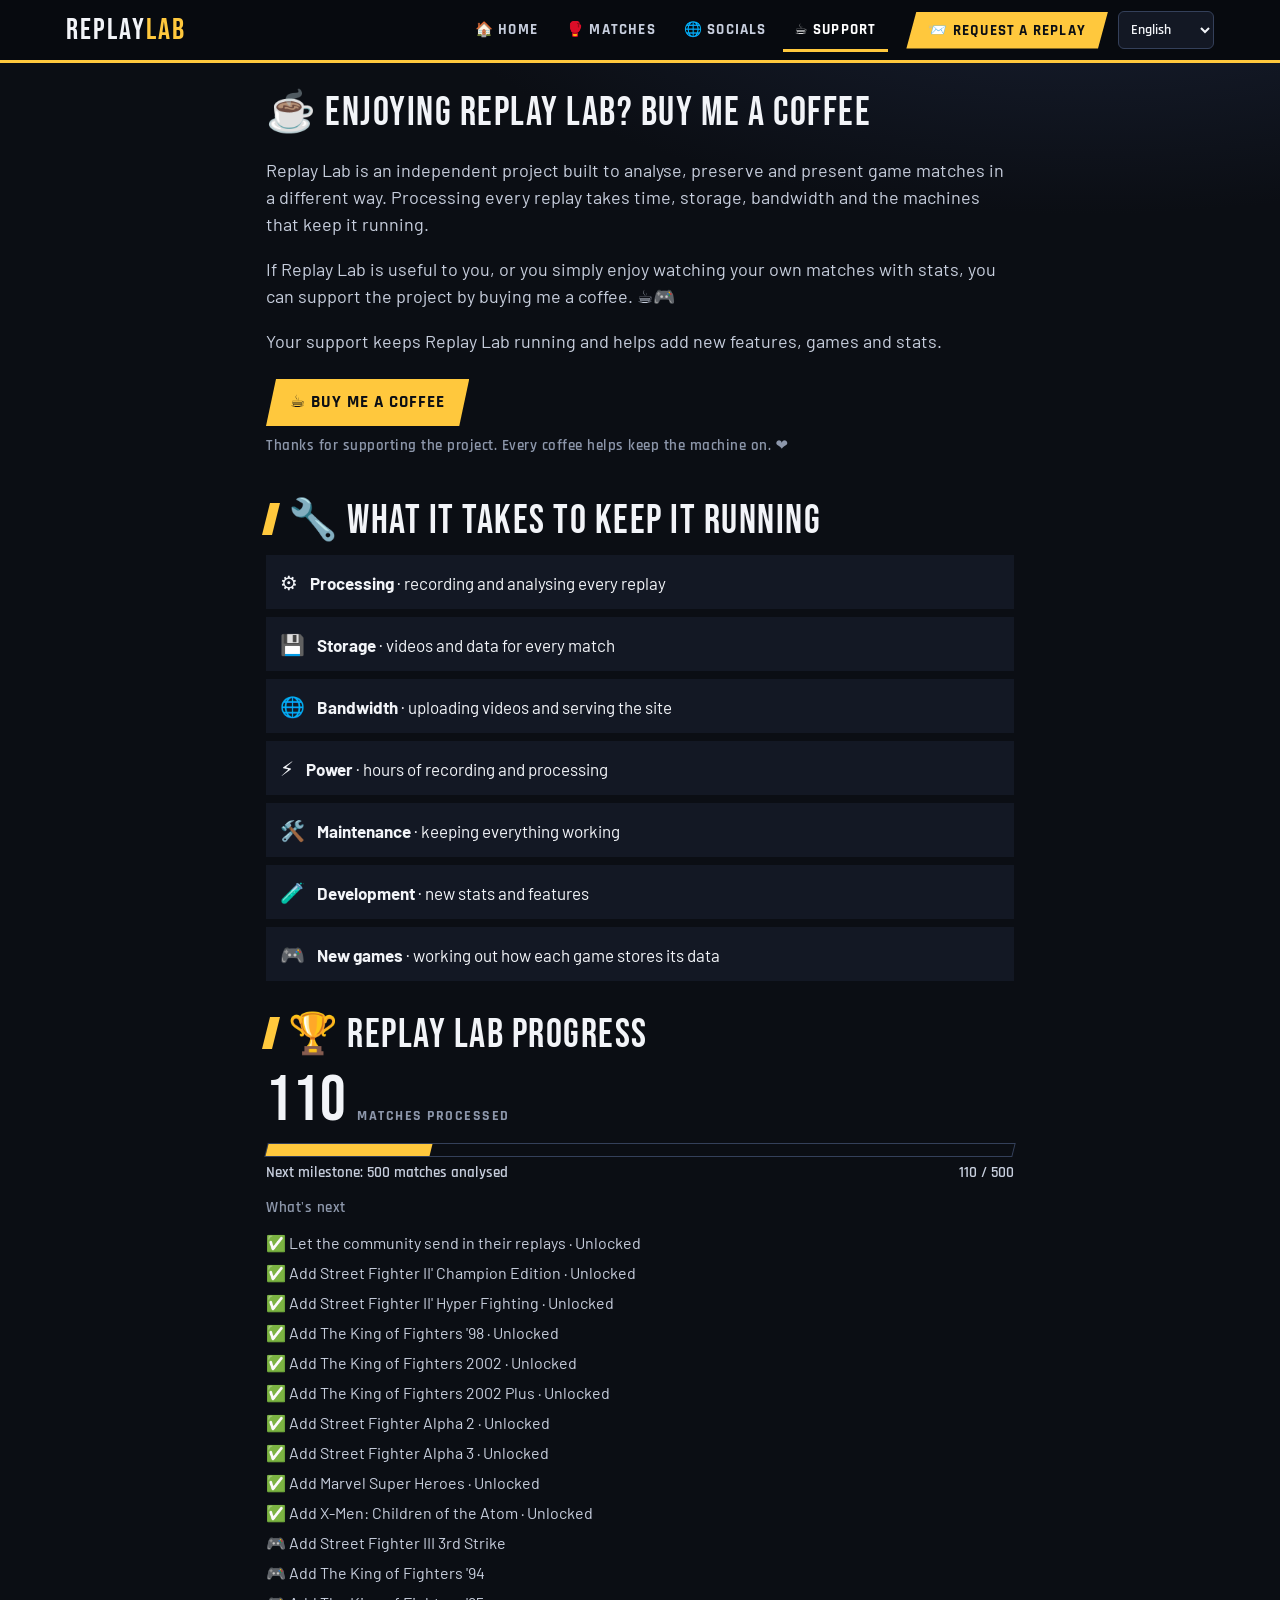
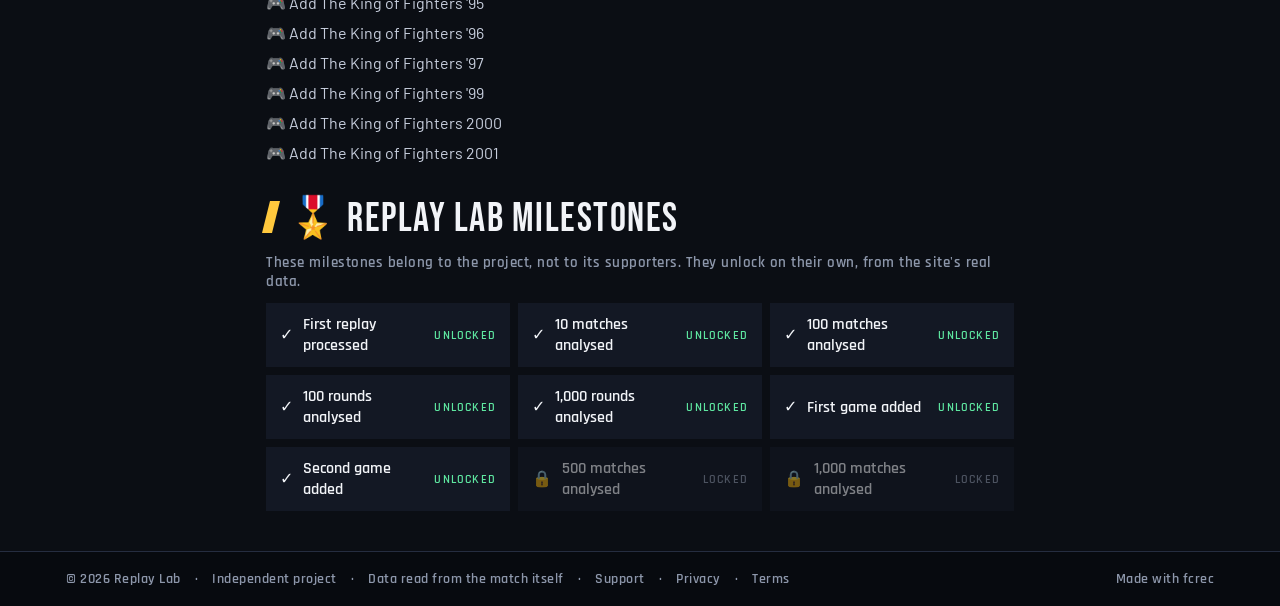
==== commit 5125324c: "Web: emojis, Apoyo (cafe) en el menu y Pedir replay mas simple Co-Authored-By: Claude Sonnet 5.5 <no" ====
--- a/apoyo.html
+++ b/apoyo.html
@@ -21,12 +21,12 @@
 <link rel="preconnect" href="https://fonts.googleapis.com">
 <link rel="preconnect" href="https://fonts.gstatic.com" crossorigin>
 <link rel="stylesheet" href="https://fonts.googleapis.com/css2?family=Barlow:wght@400;500;600&family=Bebas+Neue&family=Rajdhani:wght@500;600;700&display=swap">
-<link rel="stylesheet" href="assets/nuevo.css?v=9741fb712b">
+<link rel="stylesheet" href="assets/nuevo.css?v=a523d07ad2">
 </head>
 <body data-p="apoyo">
 <header id="cab"></header>
 <main id="m"><div class="wrap"><p class="vacio">…</p></div></main>
 <footer id="pie"></footer>
-<script src="assets/nuevo.js?v=7f5e581c29"></script>
+<script src="assets/nuevo.js?v=0b4c919f2a"></script>
 </body>
 </html>
--- a/assets/nuevo.css
+++ b/assets/nuevo.css
@@ -29,7 +29,7 @@
 .logo{font:400 30px/1 var(--f-d);letter-spacing:2px;margin-right:auto;white-space:nowrap}
 .logo b{color:var(--oro);font-weight:400}
 .nav{display:flex;gap:4px;align-items:center}
-.nav a{font:700 15px/1 var(--f-u);letter-spacing:1.2px;text-transform:uppercase;color:var(--soft);padding:12px 12px;border-bottom:3px solid transparent;margin-bottom:-3px}
+.nav a{font:700 14.5px/1 var(--f-u);letter-spacing:1.2px;text-transform:uppercase;color:var(--soft);padding:12px 12px;border-bottom:3px solid transparent;margin-bottom:-3px}
 .nav a:hover{color:#fff}
 .nav .solo-m{display:none}
 .nav a[aria-current=page]{color:#fff;border-bottom-color:var(--oro)}
@@ -142,14 +142,20 @@
 .cuenta{color:var(--dim);font:600 15px var(--f-u);letter-spacing:.5px;margin:0 0 12px}
 
 /* ---------- pedir replay ---------- */
-.ped{display:grid;grid-template-columns:minmax(0,1.5fr) minmax(0,1fr);gap:24px;margin-top:22px;align-items:start}
-@media (max-width:860px){.ped{grid-template-columns:1fr}}
-.ped-izq{background:var(--panel);border-left:5px solid var(--oro);padding:22px}
-.ped-et{display:block;margin:0 0 8px;font:700 13px var(--f-u);letter-spacing:1.6px;text-transform:uppercase;color:var(--dim)}
-.ped-fila{display:flex;gap:8px}
-.ped-fila input{flex:1;min-width:0;background:#0b0e14;border:2px solid var(--line2);padding:16px;font:500 18px var(--f-t);border-radius:2px}
-.ped-fila input:focus{border-color:var(--oro);outline:0}
-.ticket{display:flex;gap:14px;align-items:center;margin:14px 0 22px;padding:14px 16px;background:#0b0e14;border-left:5px solid var(--line2);min-height:74px}
+.vsbar{display:flex;gap:8px;margin-top:22px}
+.vsbar input{flex:1;min-width:0;background:var(--panel);border:2px solid var(--line2);padding:15px 16px;font:500 17px var(--f-t);border-radius:2px}
+.vsbar input:focus{border-color:var(--oro);outline:0}
+.vs{display:grid;grid-template-columns:repeat(2,minmax(0,1fr));gap:12px;margin-top:16px}
+.vs-p{--c:#37aee2;min-width:0;display:flex;flex-direction:column;align-items:flex-start;gap:10px;padding:22px 26px;background:linear-gradient(120deg,color-mix(in srgb,var(--c) 40%,#0b0e14),#101624 75%);border-left:6px solid var(--c);color:#fff;transition:transform .15s}
+.vs-p:hover{transform:translateY(-2px)}
+.vs-p.dc{--c:#7983f5}
+.vs-ic{font-size:44px;line-height:1}
+.vs-p h2{margin:0;font:400 clamp(36px,5vw,52px)/.95 var(--f-d);letter-spacing:2px}
+.vs-go{margin-top:8px;font:700 14px var(--f-u);letter-spacing:1.3px;text-transform:uppercase;border:2px solid #fff;padding:11px 14px;white-space:normal}
+.vs-p.listo{background:var(--oro);border-left-color:#fff;color:#0b0e14}
+.vs-p.listo .vs-go{border-color:#0b0e14}
+@media (max-width:760px){.vs{grid-template-columns:1fr}.vsbar{flex-wrap:wrap}.vsbar input{flex-basis:100%}}
+.ticket{display:flex;gap:14px;align-items:center;margin:10px 0 0;padding:14px 16px;background:#0b0e14;border-left:5px solid var(--line2);min-height:74px}
 .ticket .tk-i{font-size:28px;line-height:1;flex:none}
 .ticket .tk-m{font:700 19px/1.25 var(--f-u)}
 .ticket .tk-s{margin-top:4px;font:600 14px var(--f-u);color:var(--dim);display:flex;gap:8px;flex-wrap:wrap;align-items:center}
@@ -160,12 +166,6 @@
 .ticket.ya{border-left-color:var(--p2)} .ticket.cola{border-left-color:var(--oro)} .ticket.cola .tk-m{color:var(--oro)}
 .ticket.mal{border-left-color:var(--p1)} .ticket.mal .tk-m{color:var(--p1)}
 .ped-bt{display:grid;grid-template-columns:repeat(auto-fit,minmax(220px,1fr));gap:12px}
-.ped-b{display:flex;flex-direction:column;gap:4px;padding:18px 20px;background:transparent;border:2px solid var(--line2);color:var(--ink);transition:background .15s,border-color .15s}
-.ped-b b{font:700 24px/1 var(--f-u);letter-spacing:.5px}
-.ped-b span{font:700 13px var(--f-u);letter-spacing:1.4px;text-transform:uppercase;color:var(--dim)}
-.ped-b:hover{border-color:var(--oro)}
-.ped-b.listo{background:var(--oro);border-color:var(--oro);color:#0b0e14}
-.ped-b.listo span{color:#3a3114}
 .ped-como{margin-top:22px;color:var(--soft)}
 .ped-como summary{cursor:pointer;font:700 14px var(--f-u);letter-spacing:1.4px;text-transform:uppercase;color:var(--oro)}
 .ped-como ol{margin:10px 0 0;padding-left:22px;display:grid;gap:6px;font-size:16px}
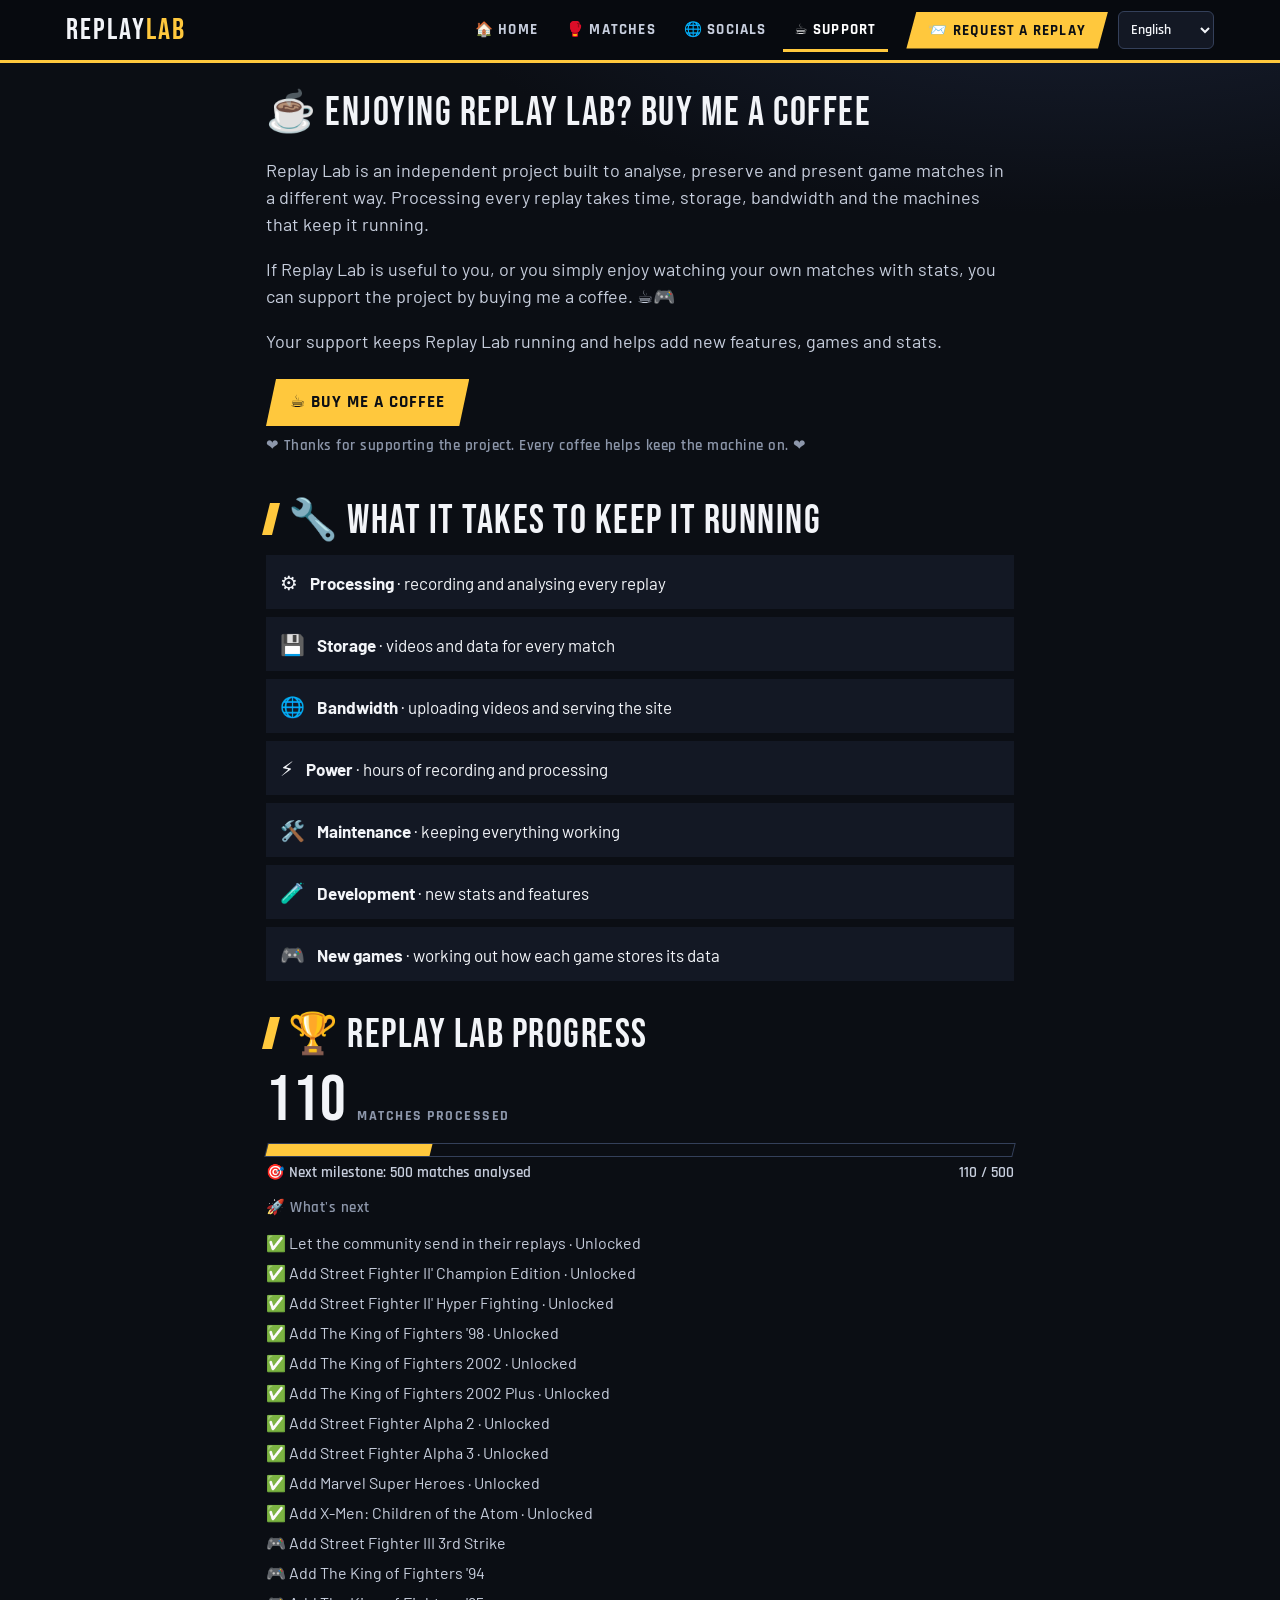
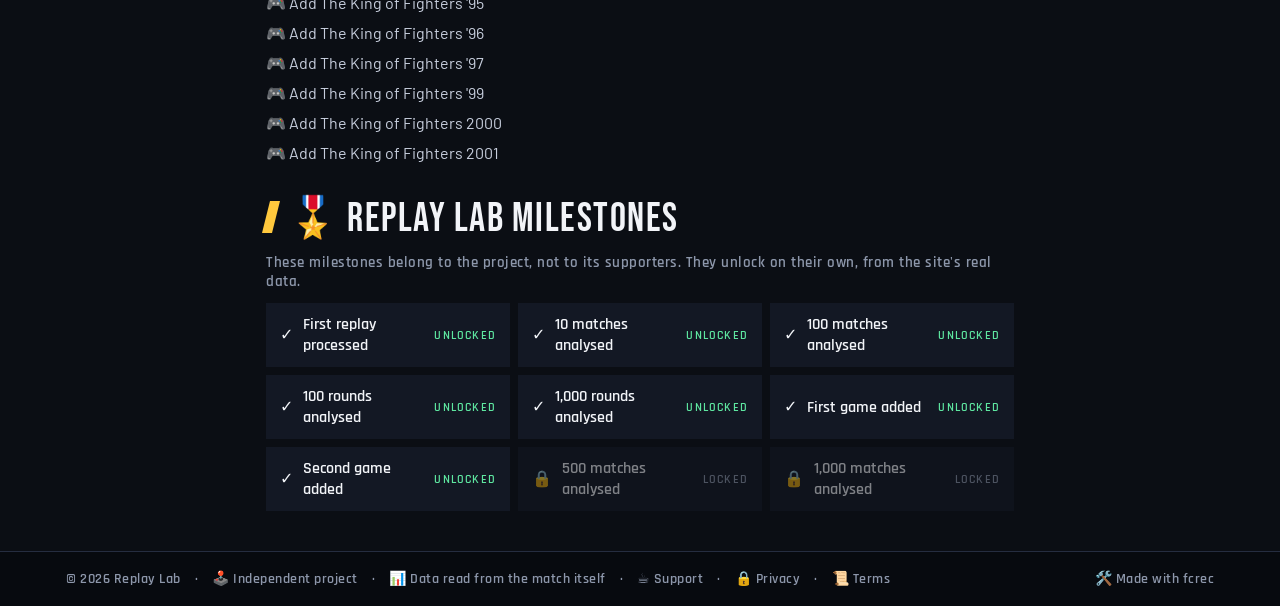
==== commit 0c610a0b: "Web: pedido directo en portada y en el boton de arriba, mas emojis Co-Authored-By: Claude Sonnet 5.5" ====
--- a/apoyo.html
+++ b/apoyo.html
@@ -21,12 +21,12 @@
 <link rel="preconnect" href="https://fonts.googleapis.com">
 <link rel="preconnect" href="https://fonts.gstatic.com" crossorigin>
 <link rel="stylesheet" href="https://fonts.googleapis.com/css2?family=Barlow:wght@400;500;600&family=Bebas+Neue&family=Rajdhani:wght@500;600;700&display=swap">
-<link rel="stylesheet" href="assets/nuevo.css?v=a523d07ad2">
+<link rel="stylesheet" href="assets/nuevo.css?v=4a62606e8e">
 </head>
 <body data-p="apoyo">
 <header id="cab"></header>
 <main id="m"><div class="wrap"><p class="vacio">…</p></div></main>
 <footer id="pie"></footer>
-<script src="assets/nuevo.js?v=0b4c919f2a"></script>
+<script src="assets/nuevo.js?v=0a8d9c1e82"></script>
 </body>
 </html>
--- a/assets/nuevo.css
+++ b/assets/nuevo.css
@@ -228,3 +228,18 @@
 #pie .sp{flex:1}
 
 @media (prefers-reduced-motion:reduce){*{transition:none!important;scroll-behavior:auto!important}}
+
+/* ---------- pedido en la portada y ventana del botón de arriba ---------- */
+.banda-pd{margin-top:38px;background:var(--panel);border-left:6px solid var(--oro);padding:24px}
+.banda-pd h2{margin:0;font:400 clamp(32px,5vw,44px)/1 var(--f-d);letter-spacing:1.5px}
+.banda-pd>p{margin:6px 0 16px;color:var(--soft);font-size:18px}
+.banda-pd .vsbar{margin-top:0}
+.banda-pd .vs-p{padding:18px 22px}
+.banda-pd .vs-p h2{font-size:40px}
+.dlg{width:min(880px,calc(100% - 24px));max-height:calc(100% - 24px);overflow:auto;background:var(--bg2);color:var(--ink);border:0;border-top:4px solid var(--oro);padding:26px 24px 24px;margin:auto}
+.dlg::backdrop{background:rgba(5,7,12,.78);backdrop-filter:blur(3px)}
+.dlg h2{margin:0;font:400 clamp(32px,5vw,44px)/1 var(--f-d);letter-spacing:1.5px;padding-right:44px}
+.dlg>p{margin:6px 0 16px;color:var(--soft)}
+.dlg-x{position:absolute;top:12px;right:12px;width:40px;height:40px;background:var(--panel2);border:1px solid var(--line2);color:var(--ink);font-size:18px;cursor:pointer}
+.dlg-x:hover{border-color:var(--oro);color:var(--oro)}
+.dlg .vsbar{margin-top:0}
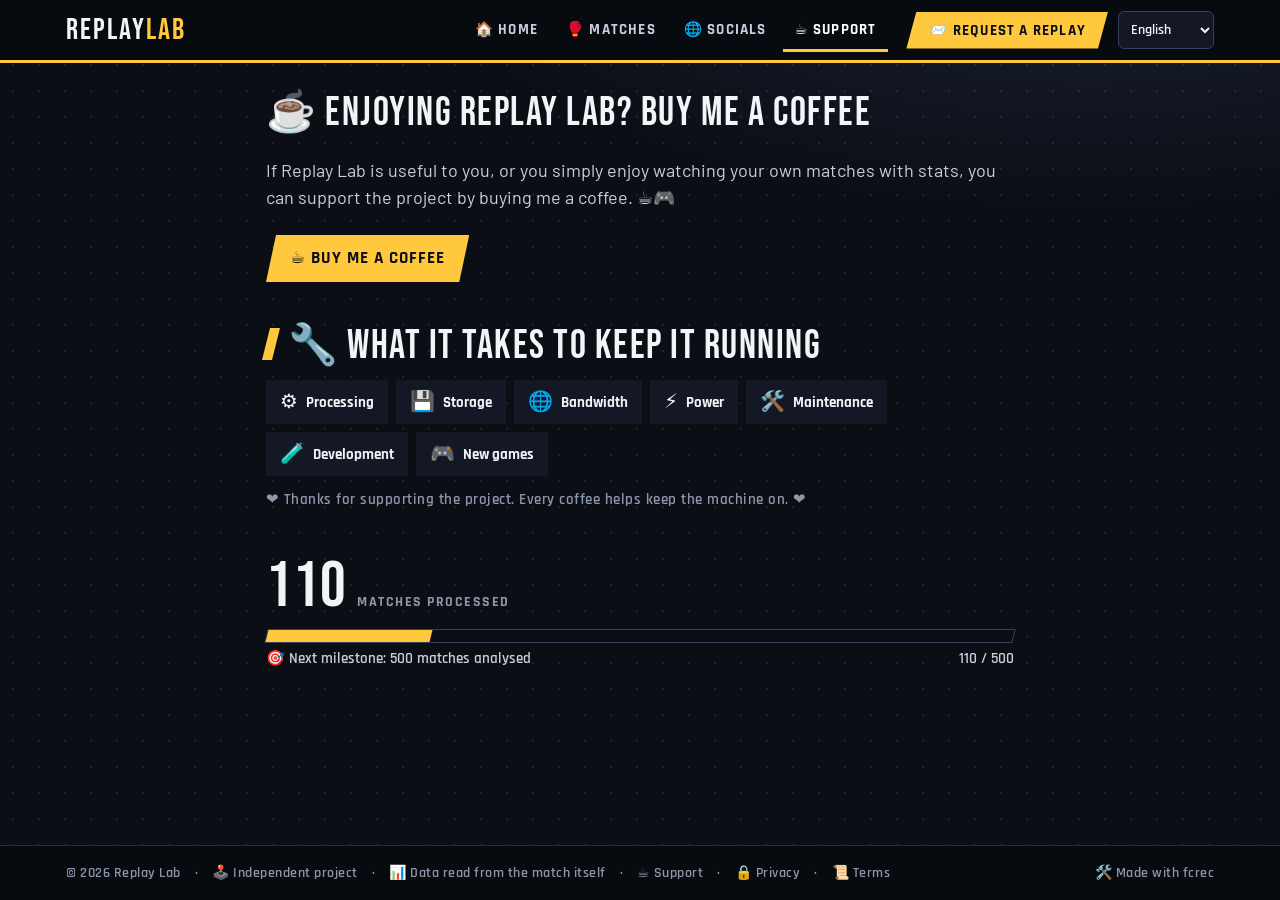
==== commit eb4c8445: "Web nueva: fondo vivo, aparicion gradual, apoyo corto, pedido con ejemplo Co-Authored-By: Claude Son" ====
--- a/apoyo.html
+++ b/apoyo.html
@@ -21,12 +21,12 @@
 <link rel="preconnect" href="https://fonts.googleapis.com">
 <link rel="preconnect" href="https://fonts.gstatic.com" crossorigin>
 <link rel="stylesheet" href="https://fonts.googleapis.com/css2?family=Barlow:wght@400;500;600&family=Bebas+Neue&family=Rajdhani:wght@500;600;700&display=swap">
-<link rel="stylesheet" href="assets/nuevo.css?v=4a62606e8e">
+<link rel="stylesheet" href="assets/nuevo.css?v=ae1d60c694">
 </head>
 <body data-p="apoyo">
 <header id="cab"></header>
 <main id="m"><div class="wrap"><p class="vacio">…</p></div></main>
 <footer id="pie"></footer>
-<script src="assets/nuevo.js?v=0a8d9c1e82"></script>
+<script src="assets/nuevo.js?v=f6e3ee980c"></script>
 </body>
 </html>
--- a/assets/nuevo.css
+++ b/assets/nuevo.css
@@ -183,8 +183,8 @@
 .cafe{display:inline-flex;align-items:center;gap:10px;background:var(--oro);color:#0b0e14;font:700 17px/1 var(--f-u);letter-spacing:1px;text-transform:uppercase;padding:15px 24px;margin:6px 0 10px;clip-path:polygon(10px 0,100% 0,calc(100% - 10px) 100%,0 100%)}
 .cafe:hover{background:var(--oro2)}
 .prosa p{color:var(--soft);font-size:18px}
-.costes{list-style:none;margin:0;padding:0;display:grid;gap:8px}
-.costes li{display:flex;gap:12px;background:var(--panel);padding:12px 14px;align-items:baseline}
+.costes{list-style:none;margin:0;padding:0;display:flex;flex-wrap:wrap;gap:8px}
+.costes li{display:flex;gap:8px;background:var(--panel);padding:9px 14px;align-items:center;font:600 15px var(--f-u)}
 .costes .ic{font-size:20px}
 .prog .pg-n{font:400 64px/1 var(--f-d);letter-spacing:1px}
 .prog .pg-n small{font:700 14px var(--f-u);letter-spacing:1.5px;text-transform:uppercase;color:var(--dim);margin-left:10px}
@@ -243,3 +243,13 @@
 .dlg-x{position:absolute;top:12px;right:12px;width:40px;height:40px;background:var(--panel2);border:1px solid var(--line2);color:var(--ink);font-size:18px;cursor:pointer}
 .dlg-x:hover{border-color:var(--oro);color:var(--oro)}
 .dlg .vsbar{margin-top:0}
+
+/* ---------- fondo vivo y aparición al bajar ---------- */
+#fondo{position:fixed;inset:0;z-index:-1;pointer-events:none;width:100%;height:100%}
+body::before{content:"";position:fixed;inset:0;z-index:-1;pointer-events:none;background-image:radial-gradient(rgba(141,151,171,.16) 1px,transparent 1.4px);background-size:26px 26px;background-position:13px 13px}
+html.fondo-vivo body::before{display:none}
+.rv{opacity:0;transform:translateY(28px);transition:opacity .7s ease var(--d,0ms),transform .7s cubic-bezier(.2,.7,.2,1) var(--d,0ms)}
+.rv.vis{opacity:1;transform:none}
+@media (prefers-reduced-motion:reduce){.rv{opacity:1;transform:none;transition:none}}
+code{font:500 13px/1.3 ui-monospace,Consolas,monospace;color:var(--soft);word-break:break-all}
+.ticket.vacio{display:none}
